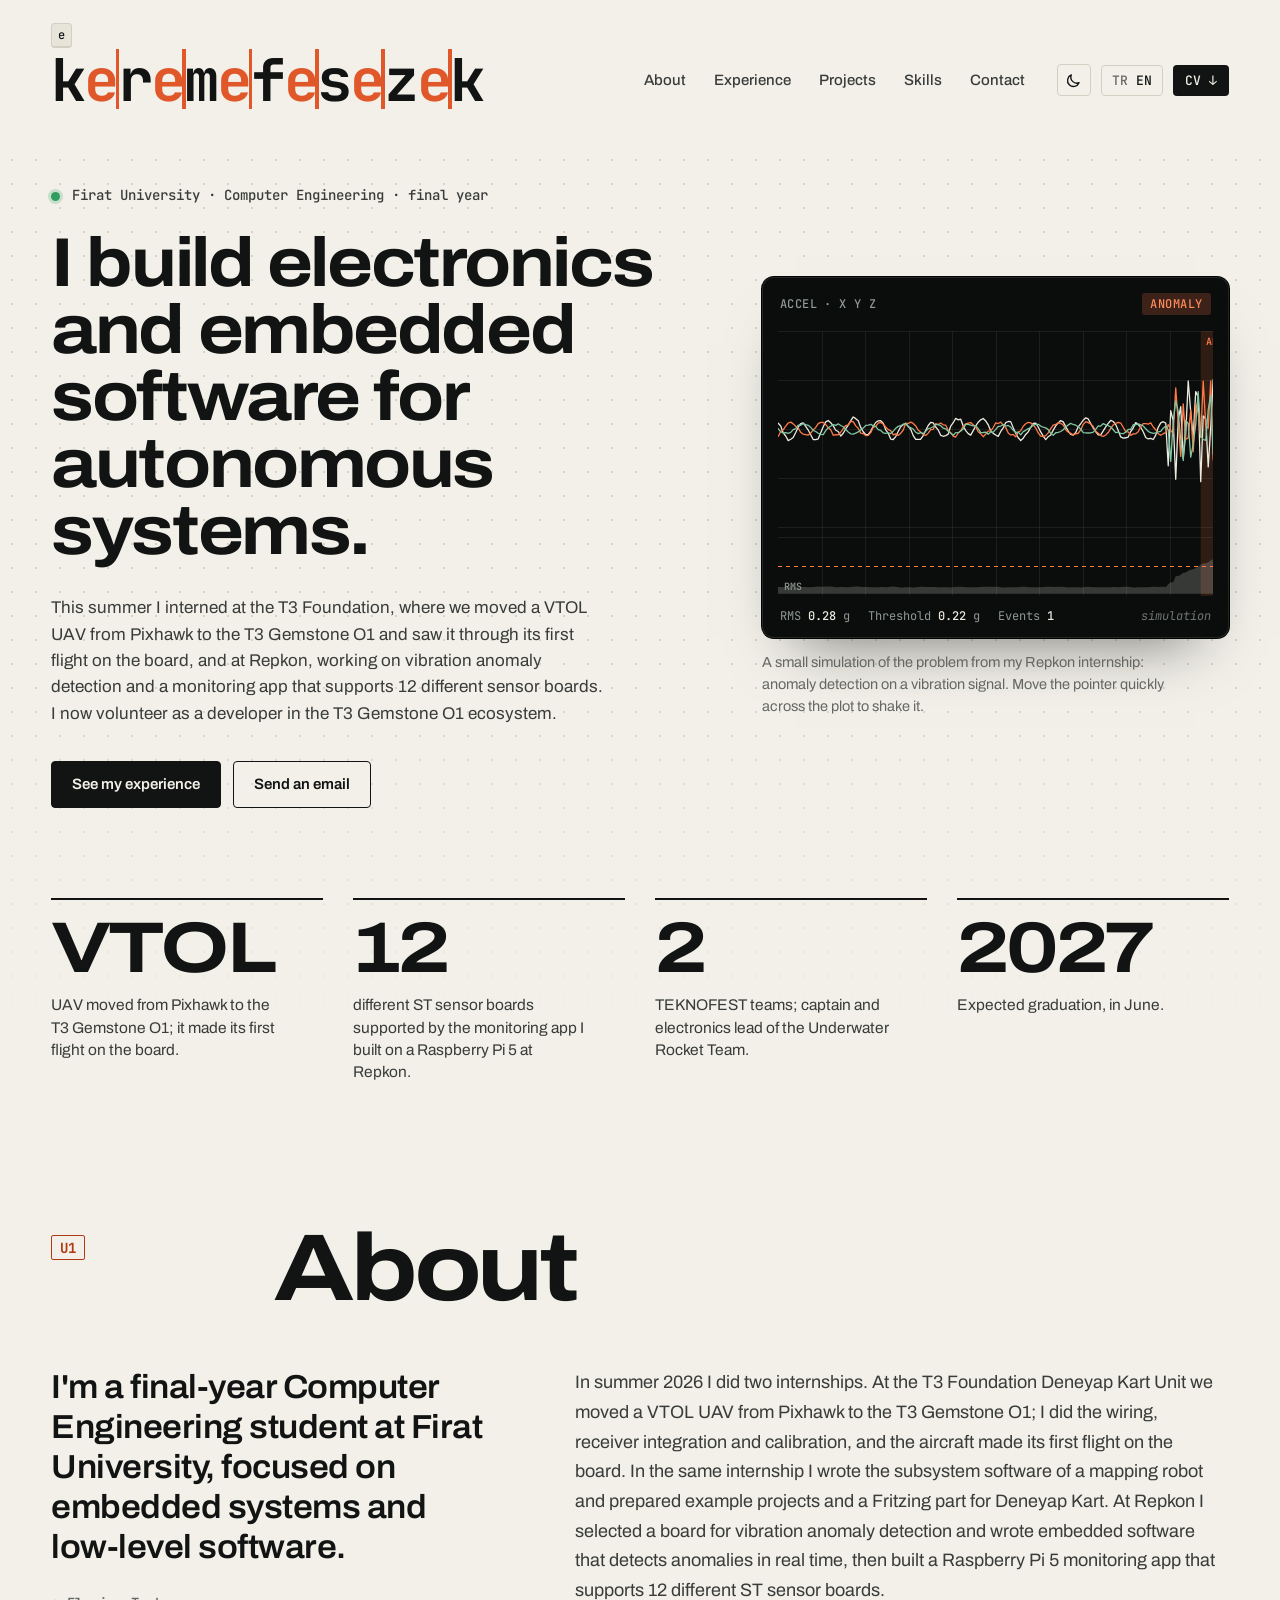
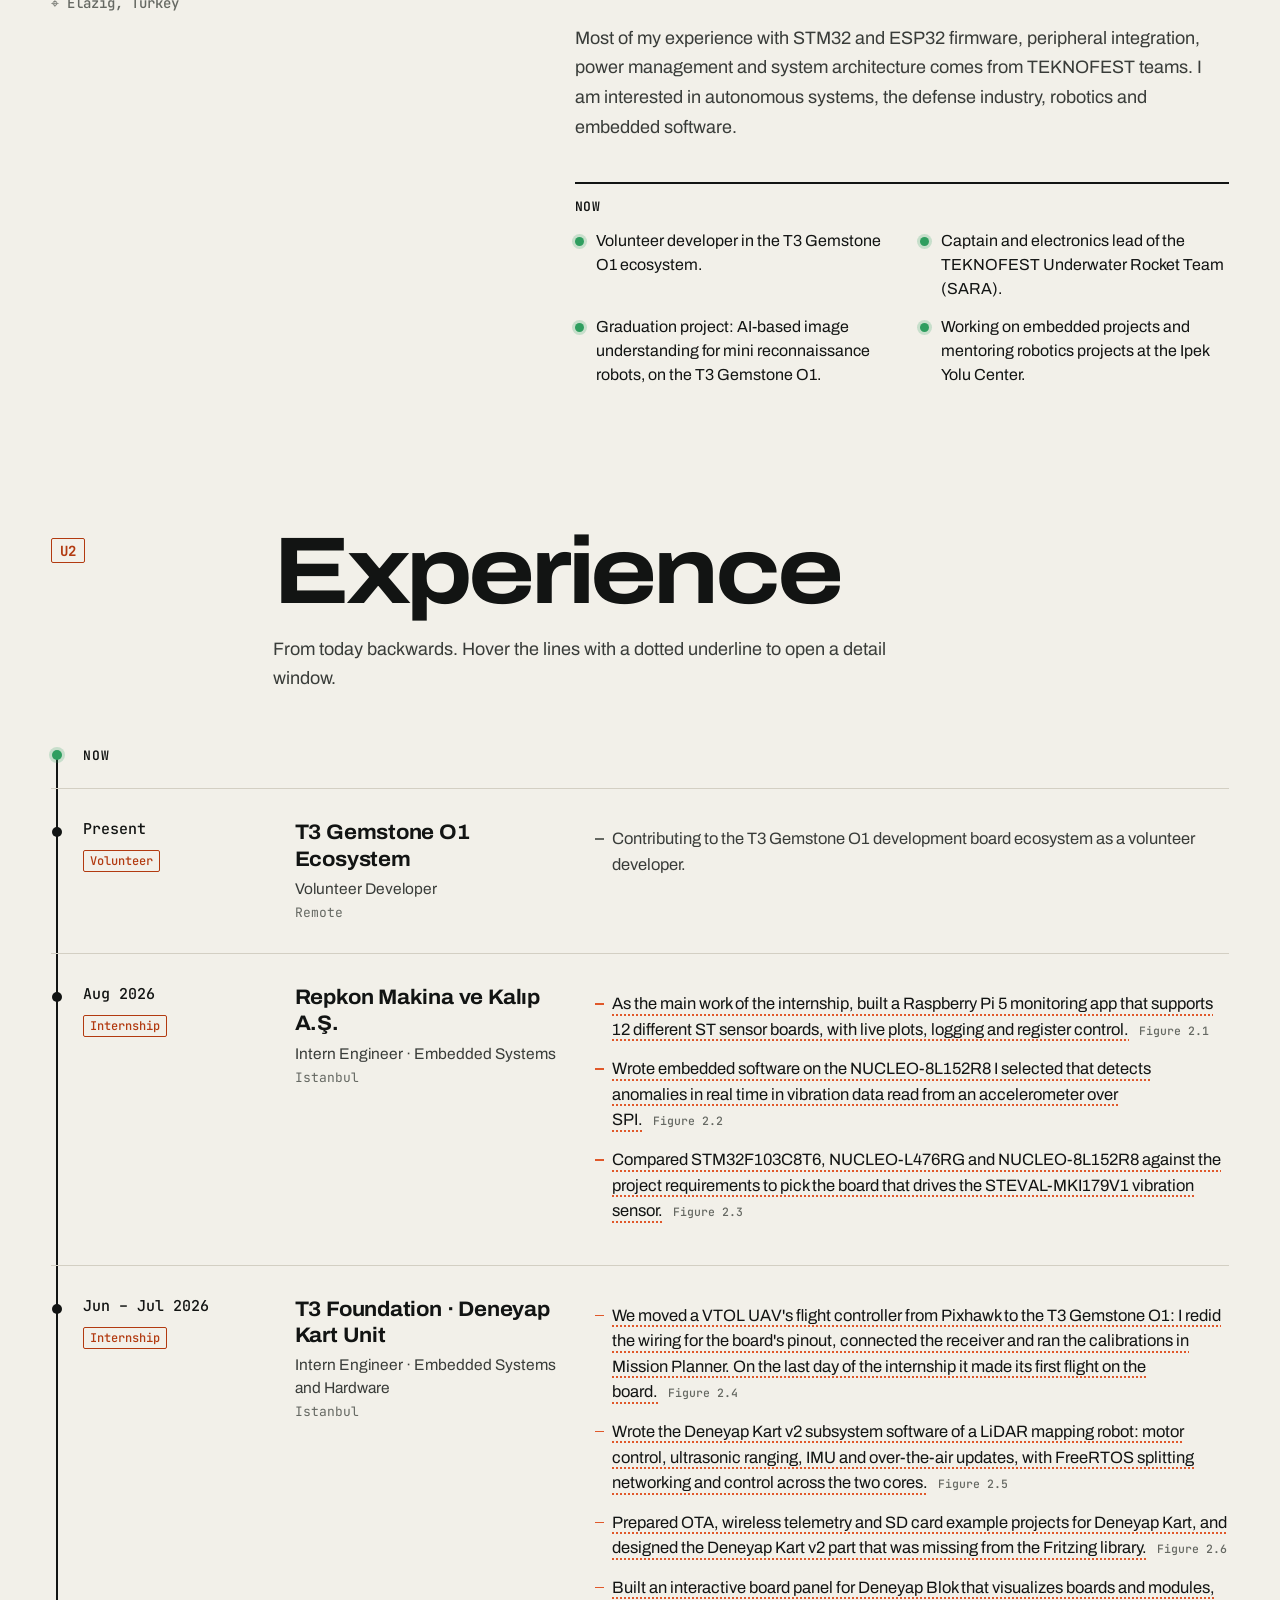
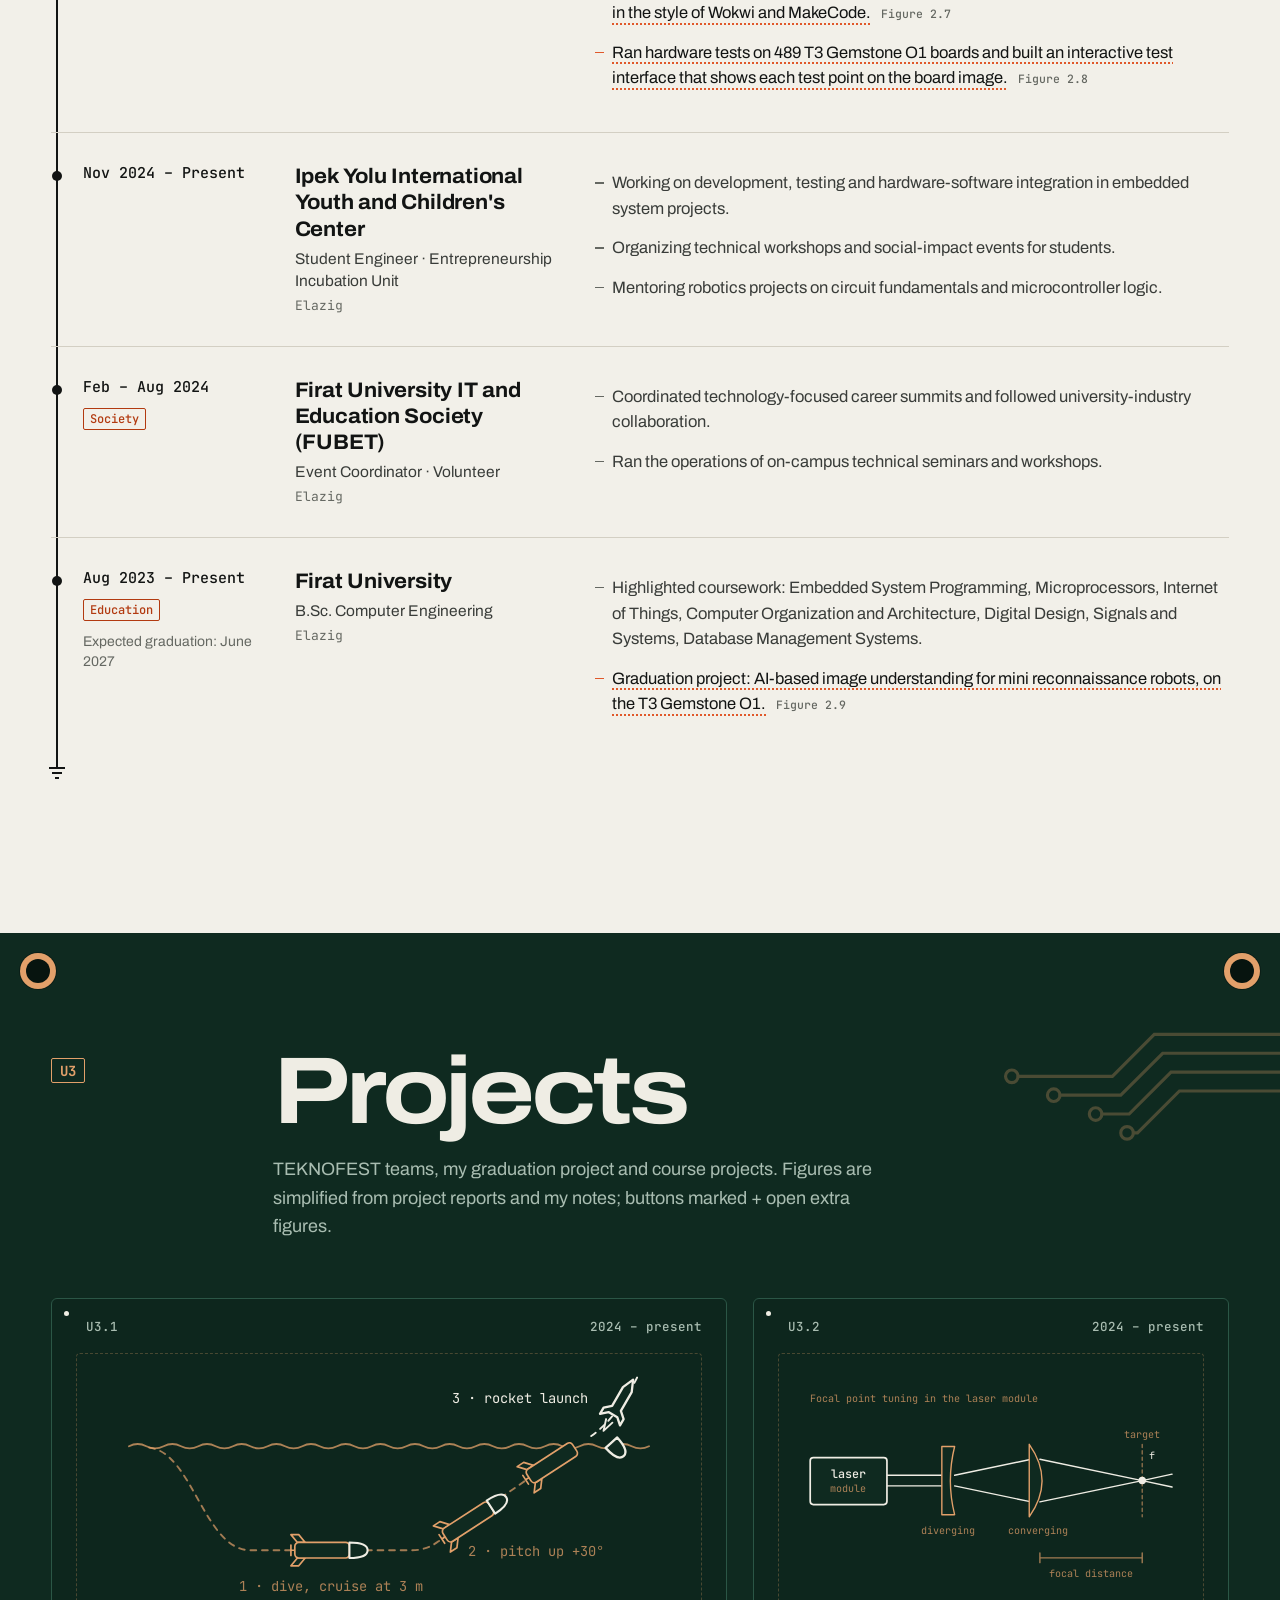
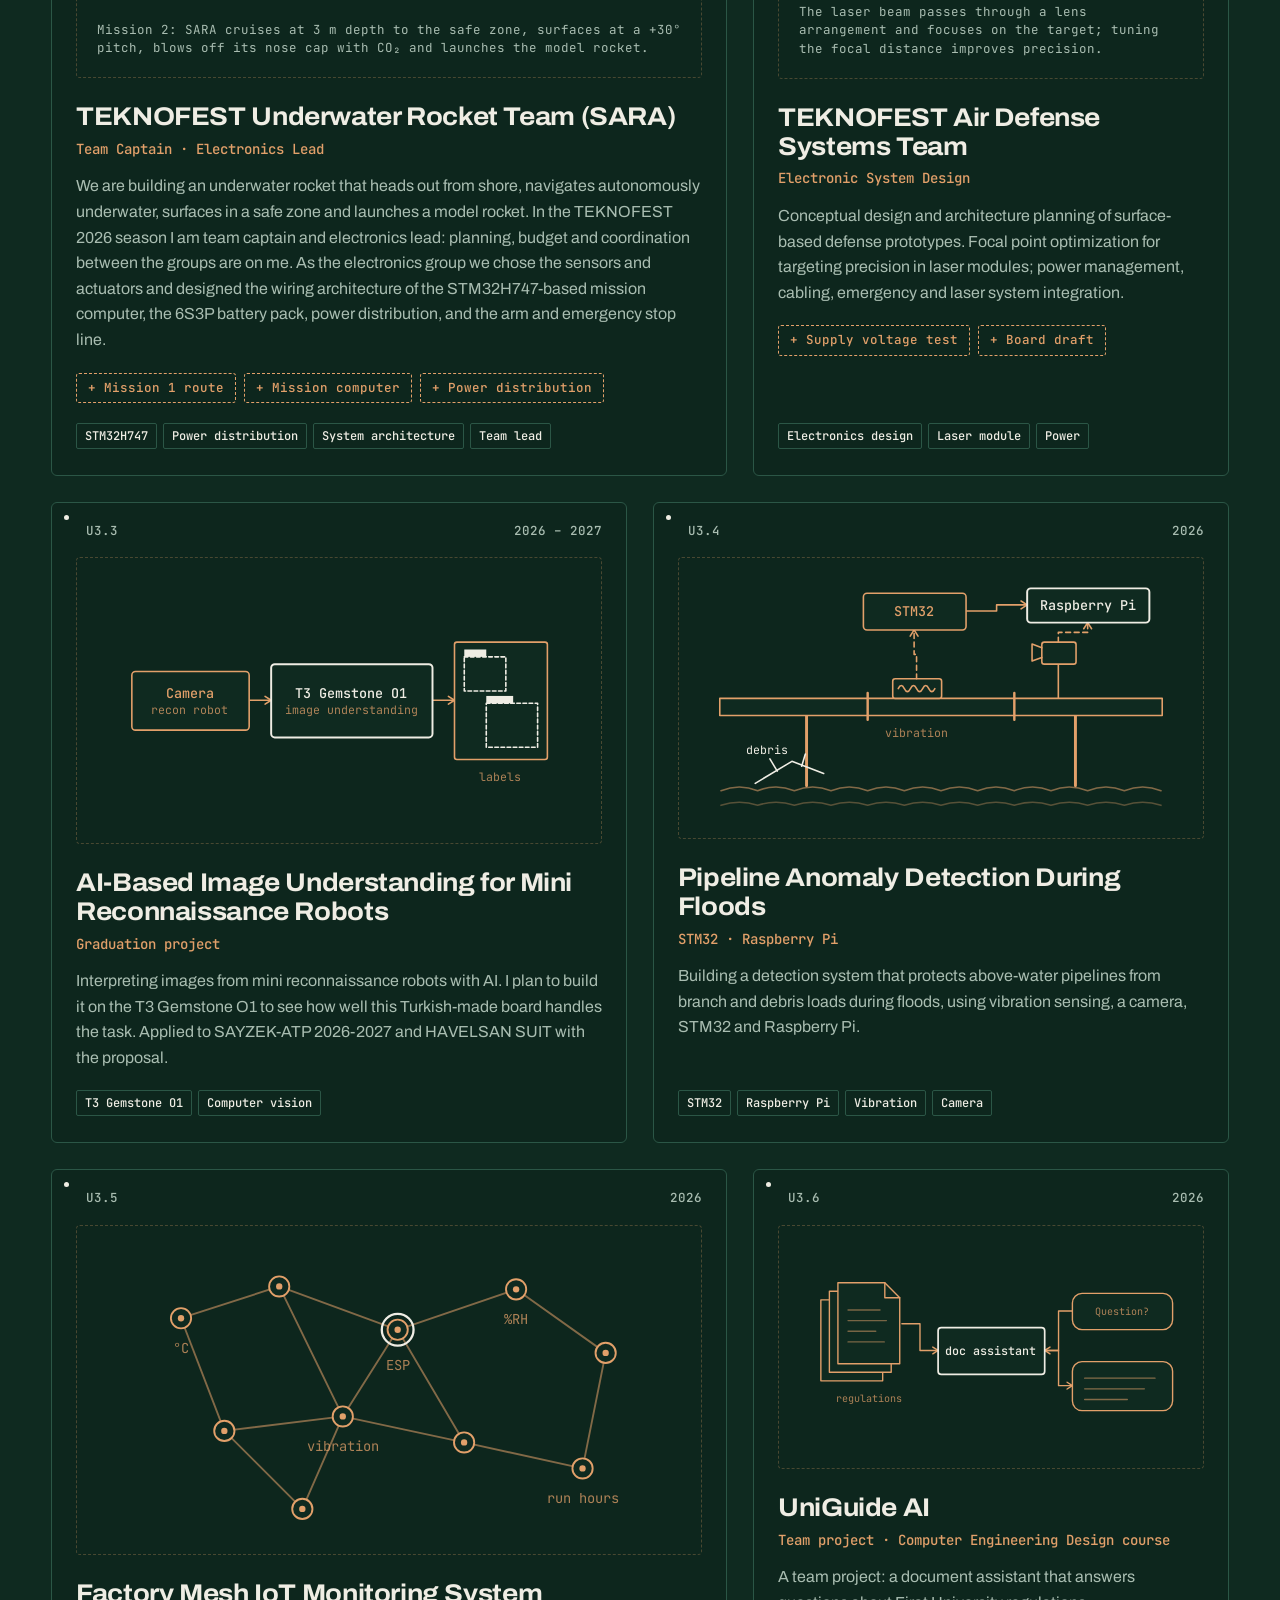
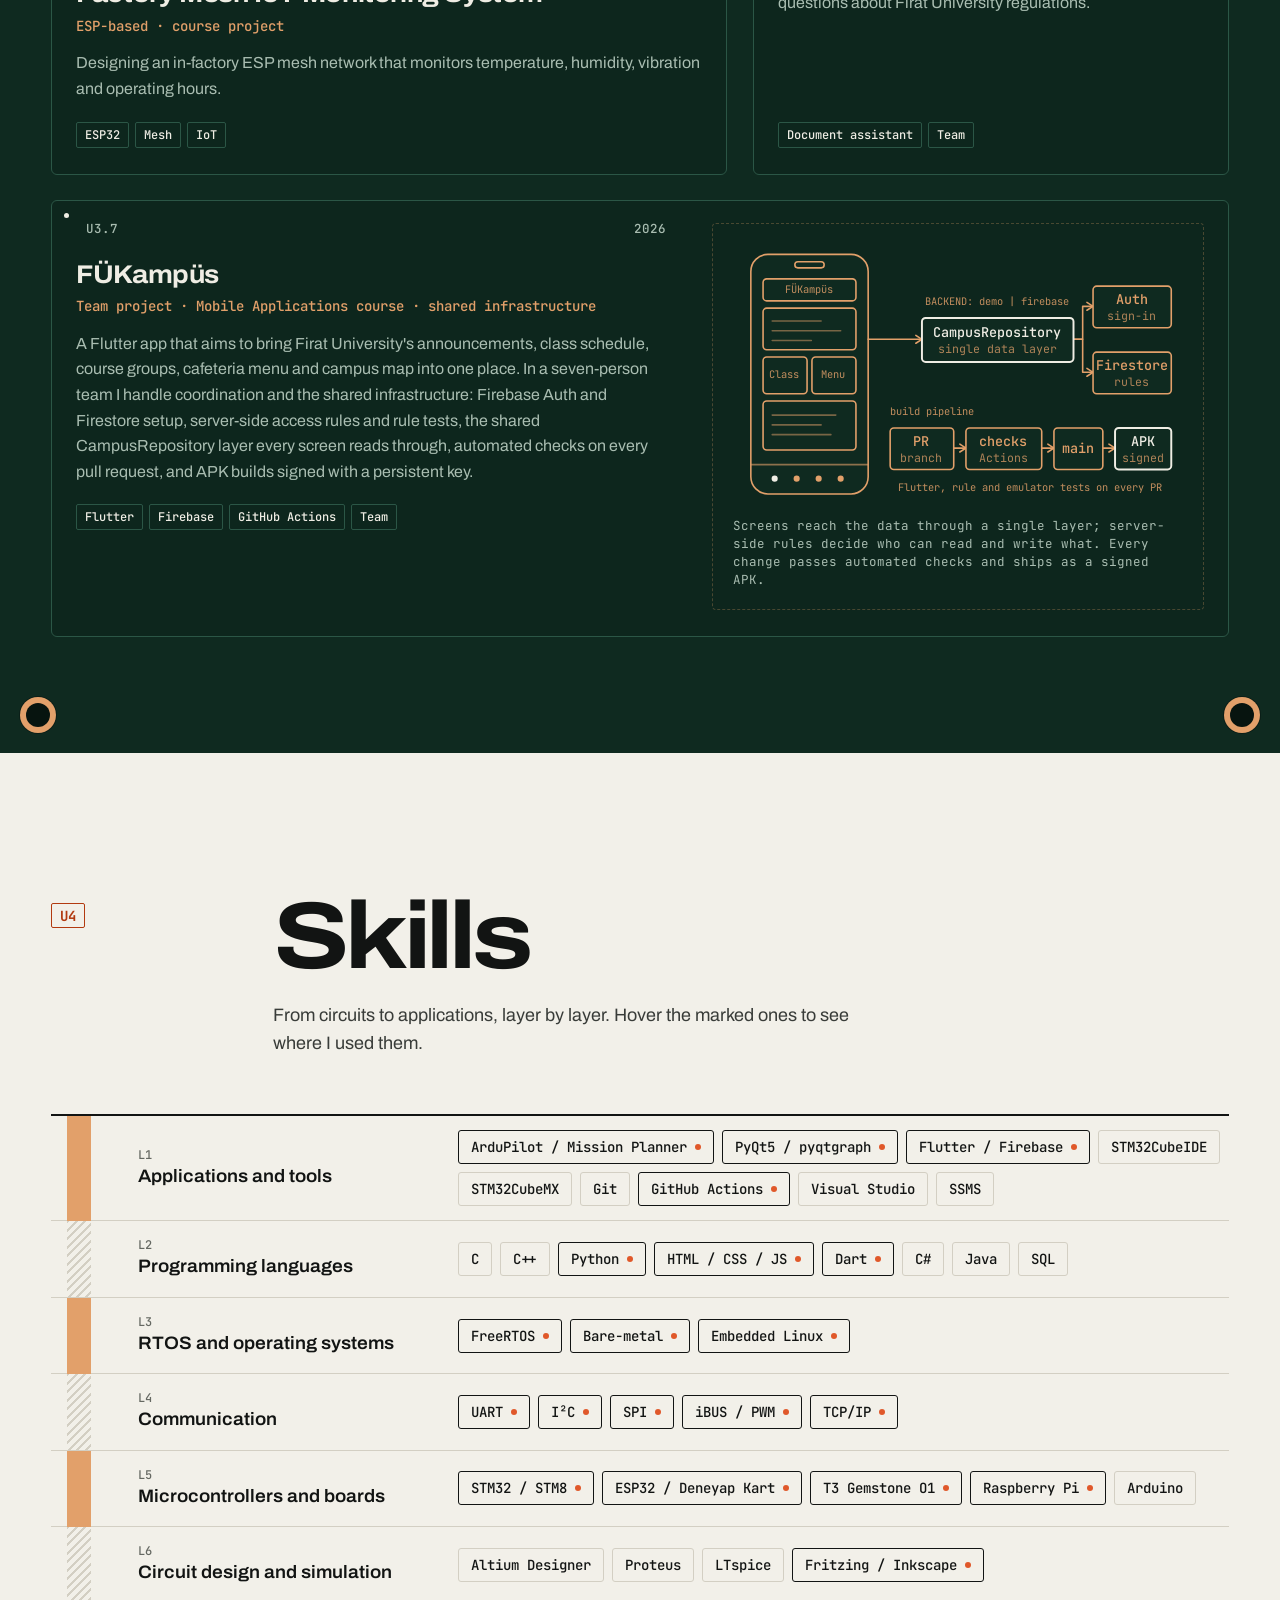
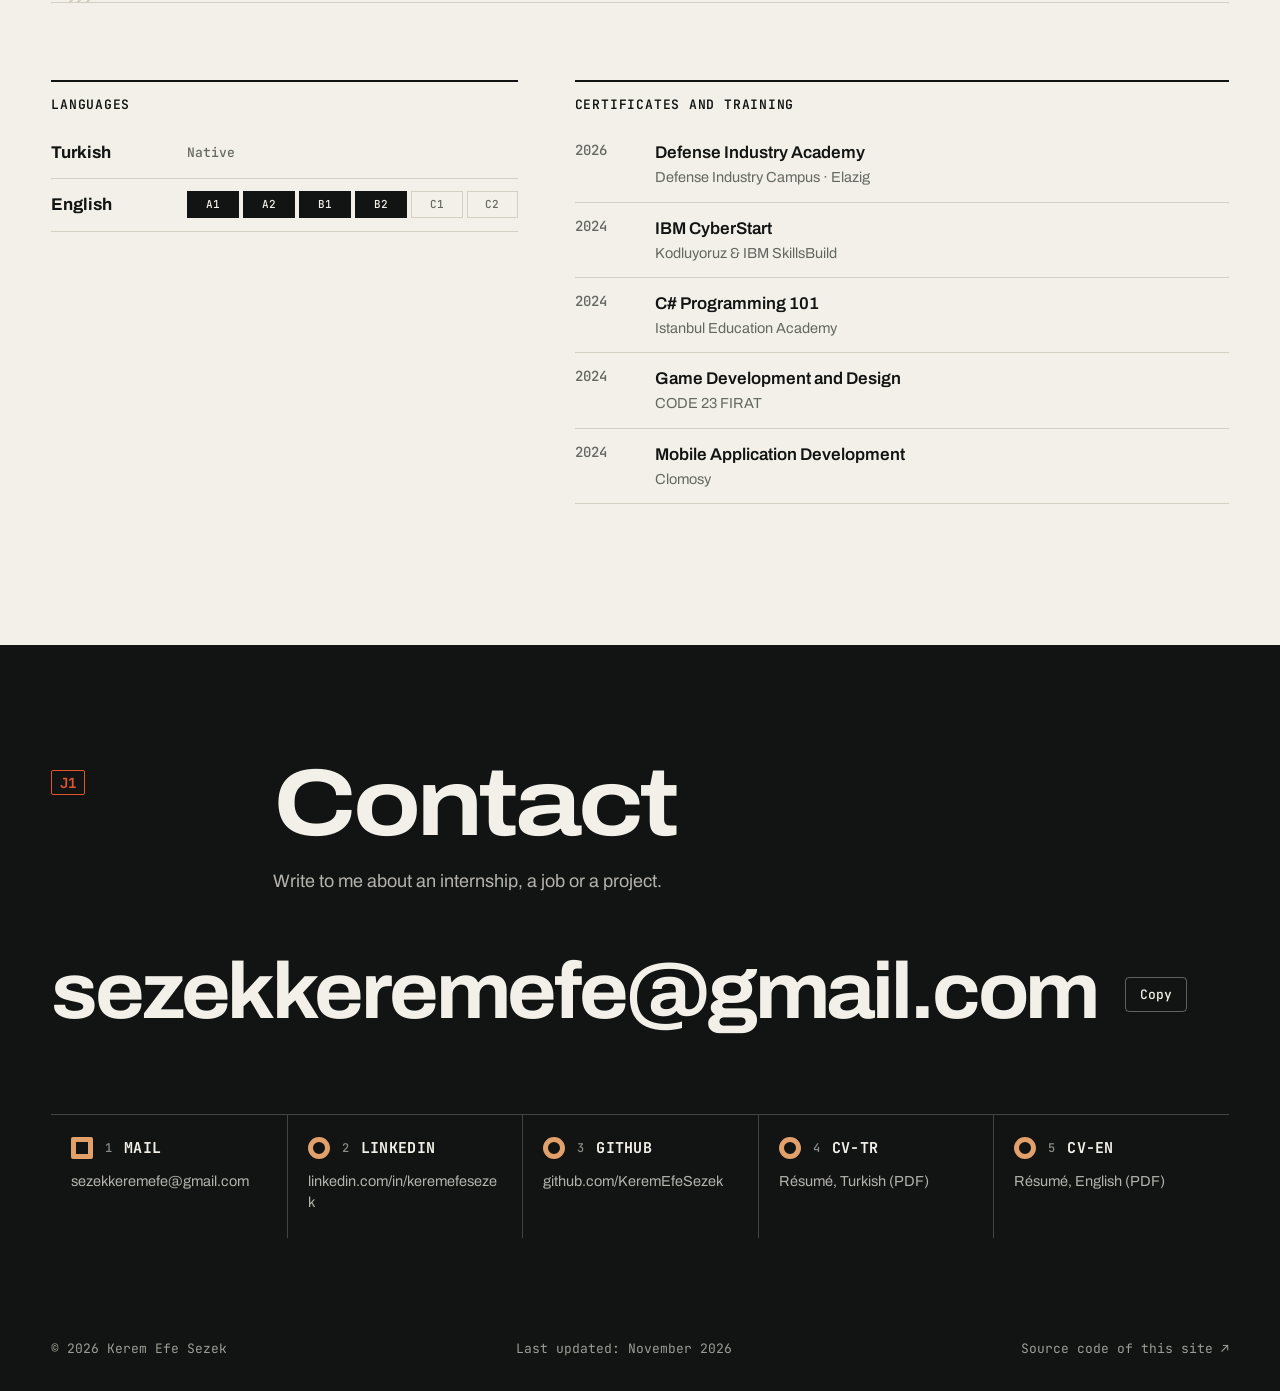
==== en/index.html @ 215dbc1a "Fix logo stutter on scroll, add English URL and search engine setup - Shrink the header logo with tr" ====
<!doctype html>
<html lang="en">
<head>
<meta charset="utf-8">
<meta name="viewport" content="width=device-width, initial-scale=1">
<!-- seo:start (generated by tools/build.mjs, edit there) -->
<title>Kerem Efe Sezek · Embedded Systems</title>
<meta name="description" content="Kerem Efe Sezek is a final-year Computer Engineering student at Firat University, building electronics and embedded software for autonomous systems with STM32, ESP32, FreeRTOS, ArduPilot and the T3 Gemstone O1.">
<meta name="author" content="Kerem Efe Sezek">
<meta name="robots" content="index, follow, max-image-preview:large">
<link rel="canonical" href="https://keremefesezek.github.io/en/">
<link rel="alternate" hreflang="tr" href="https://keremefesezek.github.io/">
<link rel="alternate" hreflang="en" href="https://keremefesezek.github.io/en/">
<link rel="alternate" hreflang="x-default" href="https://keremefesezek.github.io/">
<meta property="og:type" content="profile">
<meta property="og:site_name" content="Kerem Efe Sezek">
<meta property="og:title" content="Kerem Efe Sezek · Embedded Systems">
<meta property="og:description" content="Kerem Efe Sezek is a final-year Computer Engineering student at Firat University, building electronics and embedded software for autonomous systems with STM32, ESP32, FreeRTOS, ArduPilot and the T3 Gemstone O1.">
<meta property="og:url" content="https://keremefesezek.github.io/en/">
<meta property="og:image" content="https://keremefesezek.github.io/assets/img/og-en.png">
<meta property="og:image:type" content="image/png">
<meta property="og:image:width" content="1200">
<meta property="og:image:height" content="630">
<meta property="og:image:alt" content="Kerem Efe Sezek, embedded systems">
<meta property="og:locale" content="en_US">
<meta property="og:locale:alternate" content="tr_TR">
<meta property="profile:first_name" content="Kerem Efe">
<meta property="profile:last_name" content="Sezek">
<meta name="twitter:card" content="summary_large_image">
<script type="application/ld+json">{"@context":"https://schema.org","@graph":[{"@type":"WebSite","@id":"https://keremefesezek.github.io/#website","url":"https://keremefesezek.github.io/","name":"Kerem Efe Sezek","inLanguage":["tr","en"]},{"@type":"ProfilePage","@id":"https://keremefesezek.github.io/en/#page","url":"https://keremefesezek.github.io/en/","name":"Kerem Efe Sezek · Embedded Systems","description":"Kerem Efe Sezek is a final-year Computer Engineering student at Firat University, building electronics and embedded software for autonomous systems with STM32, ESP32, FreeRTOS, ArduPilot and the T3 Gemstone O1.","inLanguage":"en","isPartOf":{"@id":"https://keremefesezek.github.io/#website"},"mainEntity":{"@id":"https://keremefesezek.github.io/#person"}},{"@type":"Person","@id":"https://keremefesezek.github.io/#person","name":"Kerem Efe Sezek","givenName":"Kerem Efe","familyName":"Sezek","url":"https://keremefesezek.github.io/","email":"mailto:sezekkeremefe@gmail.com","jobTitle":"Computer Engineering Student","description":"Kerem Efe Sezek is a final-year Computer Engineering student at Firat University, building electronics and embedded software for autonomous systems with STM32, ESP32, FreeRTOS, ArduPilot and the T3 Gemstone O1.","affiliation":{"@type":"CollegeOrUniversity","name":"Firat University","url":"https://www.firat.edu.tr/"},"address":{"@type":"PostalAddress","addressLocality":"Elazig","addressCountry":"TR"},"knowsAbout":["Embedded systems","Embedded software","Autonomous systems","UAV","STM32","ESP32","FreeRTOS","ArduPilot","T3 Gemstone O1","Raspberry Pi","C","C++","Python"],"knowsLanguage":["tr","en"],"sameAs":["https://www.linkedin.com/in/keremefesezek","https://github.com/KeremEfeSezek"]}]}</script>
<!-- seo:end -->
<meta name="theme-color" content="#f2f0e9">
<script>try{var t=localStorage.getItem('kes-theme');if(t==='light'||t==='dark')document.documentElement.setAttribute('data-theme',t)}catch(e){}</script>
<link rel="icon" href="/favicon.ico" sizes="48x48">
<link rel="icon" href="/favicon.svg" type="image/svg+xml">
<link rel="apple-touch-icon" href="/apple-touch-icon.png">
<link rel="preconnect" href="https://fonts.googleapis.com">
<link rel="preconnect" href="https://fonts.gstatic.com" crossorigin>
<link href="https://fonts.googleapis.com/css2?family=Archivo:ital,wdth,wght@0,62..125,100..900;1,62..125,100..900&family=JetBrains+Mono:wght@400;500;700&display=swap" rel="stylesheet">
<link rel="stylesheet" href="/assets/css/site.css">
</head>
<body>

<header class="hdr" id="hdr">
  <div class="wrap hdr-in">
    <a class="logo" id="logo" href="#top"><span class="sr-only">Kerem Efe Sezek</span></a>
    <nav class="nav" id="nav">
      <a href="#about" data-i18n="nav.about">About</a>
      <a href="#experience" data-i18n="nav.exp">Experience</a>
      <a href="#projects" data-i18n="nav.proj">Projects</a>
      <a href="#skills" data-i18n="nav.skills">Skills</a>
      <a href="#contact" data-i18n="nav.contact">Contact</a>
      <a class="nav-cv" href="/assets/cv/Kerem-Efe-Sezek-CV-EN.pdf" data-cv data-i18n="nav.cv">Download CV</a>
      <button class="nav-lang" type="button" data-lang-switch><span data-l="tr">Türkçe</span><span data-l="en">English</span></button>
    </nav>
    <div class="hdr-tools">
      <button class="theme-btn" type="button" id="theme-btn">
        <svg class="i-sun" viewBox="0 0 20 20" fill="none" stroke="currentColor" stroke-width="1.6" stroke-linecap="round" aria-hidden="true"><circle cx="10" cy="10" r="3.6"/><path d="M10 1.8v2.2M10 16v2.2M1.8 10H4M16 10h2.2M4.2 4.2l1.6 1.6M14.2 14.2l1.6 1.6M4.2 15.8l1.6-1.6M14.2 5.8l1.6-1.6"/></svg>
        <svg class="i-moon" viewBox="0 0 20 20" fill="none" stroke="currentColor" stroke-width="1.6" stroke-linejoin="round" aria-hidden="true"><path d="M16.5 12.6A7 7 0 0 1 7.4 3.5a7 7 0 1 0 9.1 9.1Z"/></svg>
      </button>
      <button class="lang" type="button" data-lang-switch><span data-l="tr">TR</span><span data-l="en">EN</span></button>
      <a class="hdr-cv" href="/assets/cv/Kerem-Efe-Sezek-CV-EN.pdf" data-cv download>CV <span aria-hidden="true">↓</span></a>
      <button class="menu-btn" type="button" id="menu-btn" aria-expanded="false" aria-controls="nav"><span></span></button>
    </div>
  </div>
  <div class="hdr-bar" aria-hidden="true"><span id="hdr-bar"></span></div>
</header>

<main>
  <section class="hero" id="top">
    <div class="wrap hero-grid">
      <div class="hero-main">
        <p class="hero-status"><span class="led" aria-hidden="true"></span><span data-i18n="hero.status">Firat University · Computer Engineering · final year</span></p>
        <h1 class="hero-title" data-i18n="hero.title">I build electronics and embedded software for autonomous systems.</h1>
        <p class="hero-sub" data-i18n="hero.sub">This summer I interned at the T3 Foundation, where we moved a VTOL UAV from Pixhawk to the T3 Gemstone O1 and saw it through its first flight on the board, and at Repkon, working on vibration anomaly detection and a monitoring app that supports 12 different sensor boards. I now volunteer as a developer in the T3 Gemstone O1 ecosystem.</p>
        <div class="hero-actions">
          <a class="btn btn-ink" href="#experience" data-i18n="hero.cta1">See my experience</a>
          <a class="btn" href="mailto:sezekkeremefe@gmail.com" data-i18n="hero.cta2">Send an email</a>
        </div>
      </div>

      <figure class="scope" id="scope">
        <div class="scope-screen">
          <div class="scope-top">
            <span data-i18n="scope.title">ACCEL · X Y Z</span>
            <span class="scope-state" data-scope-state></span>
          </div>
          <canvas aria-hidden="true"></canvas>
          <div class="scope-read">
            <span>RMS <b data-scope-rms>0.00</b> g</span>
            <span><span data-i18n="scope.thr">Threshold</span> <b data-scope-thr></b> g</span>
            <span><span data-i18n="scope.events">Events</span> <b data-scope-evt>0</b></span>
            <span class="scope-sim" data-i18n="scope.sim">simulation</span>
          </div>
        </div>
        <figcaption data-hint="scope.cap">A small simulation of the problem from my Repkon internship: anomaly detection on a vibration signal. Move the pointer quickly across the plot to shake it.</figcaption>
      </figure>
    </div>

    <div class="wrap">
      <dl class="facts">
        <div><dt>VTOL</dt><dd data-i18n="f1">UAV moved from Pixhawk to the T3 Gemstone O1; it made its first flight on the board.</dd></div>
        <div><dt>12</dt><dd data-i18n="f2">different ST sensor boards supported by the monitoring app I built on a Raspberry Pi 5 at Repkon.</dd></div>
        <div><dt>2</dt><dd data-i18n="f3">TEKNOFEST teams; captain and electronics lead of the Underwater Rocket Team.</dd></div>
        <div><dt>2027</dt><dd data-i18n="f4">Expected graduation, in June.</dd></div>
      </dl>
    </div>
  </section>

  <section class="sec" id="about">
    <div class="wrap">
      <header class="sec-h"><span class="ref">U1</span><h2 data-i18n="about.title">About</h2></header>
      <div class="about">
        <div class="about-side">
          <p class="about-lead" data-i18n="about.p1">I'm a final-year Computer Engineering student at Firat University, focused on embedded systems and low-level software.</p>
          <p class="about-loc"><span aria-hidden="true">⌖</span> <span data-i18n="about.loc">Elazig, Turkey</span></p>
        </div>
        <div class="about-text">
          <p data-i18n="about.p2">In summer 2026 I did two internships. At the T3 Foundation Deneyap Kart Unit we moved a VTOL UAV from Pixhawk to the T3 Gemstone O1; I did the wiring, receiver integration and calibration, and the aircraft made its first flight on the board. In the same internship I wrote the subsystem software of a mapping robot and prepared example projects and a Fritzing part for Deneyap Kart. At Repkon I selected a board for vibration anomaly detection and wrote embedded software that detects anomalies in real time, then built a Raspberry Pi 5 monitoring app that supports 12 different ST sensor boards.</p>
          <p data-i18n="about.p3">Most of my experience with STM32 and ESP32 firmware, peripheral integration, power management and system architecture comes from TEKNOFEST teams. I am interested in autonomous systems, the defense industry, robotics and embedded software.</p>
          <div class="about-now">
            <h3 data-i18n="about.now">Now</h3>
            <ul id="now"></ul>
          </div>
        </div>
      </div>
    </div>
  </section>

  <section class="sec" id="experience">
    <div class="wrap">
      <header class="sec-h"><span class="ref">U2</span><h2 data-i18n="exp.title">Experience</h2><p data-hint="exp.hint">From today backwards. Hover the lines with a dotted underline to open a detail window.</p></header>
      <ol class="tl" id="tl"></ol>
    </div>
  </section>

  <section class="sec pcb" id="projects">
    <span class="hole hole-tl" aria-hidden="true"></span><span class="hole hole-tr" aria-hidden="true"></span>
    <span class="hole hole-bl" aria-hidden="true"></span><span class="hole hole-br" aria-hidden="true"></span>
    <svg class="pcb-traces" viewBox="0 0 420 240" aria-hidden="true" fill="none" stroke="currentColor" stroke-width="3" stroke-linecap="round">
      <path d="M420 30H300l-40 40H170"/><circle cx="164" cy="70" r="6"/>
      <path d="M420 48H308l-40 40H210"/><circle cx="204" cy="88" r="6"/>
      <path d="M420 66H316l-40 40H250"/><circle cx="244" cy="106" r="6"/>
      <path d="M420 84H324l-40 40h-4"/><circle cx="274" cy="124" r="6"/>
    </svg>
    <div class="wrap">
      <header class="sec-h"><span class="ref">U3</span><h2 data-i18n="proj.title">Projects</h2><p data-i18n="proj.sub">TEKNOFEST teams, my graduation project and course projects. Figures are simplified from project reports and my notes; buttons marked + open extra figures.</p></header>
      <div class="cards" id="cards"></div>
    </div>
  </section>

  <section class="sec" id="skills">
    <div class="wrap">
      <header class="sec-h"><span class="ref">U4</span><h2 data-i18n="skills.title">Skills</h2><p data-i18n="skills.sub">From circuits to applications, layer by layer. Hover the marked ones to see where I used them.</p></header>
      <div class="stack" id="stack"></div>
      <div class="extras">
        <div>
          <h3 data-i18n="skills.langs">Languages</h3>
          <ul class="langs" id="langs"></ul>
        </div>
        <div>
          <h3 data-i18n="skills.certs">Certificates and training</h3>
          <ul class="certs" id="certs"></ul>
        </div>
      </div>
    </div>
  </section>

  <section class="contact" id="contact">
    <div class="wrap">
      <header class="sec-h"><span class="ref">J1</span><h2 data-i18n="contact.title">Contact</h2><p data-i18n="contact.lead">Write to me about an internship, a job or a project.</p></header>
      <div class="mail-row">
        <a class="mail" href="mailto:sezekkeremefe@gmail.com">sezekkeremefe@gmail.com</a>
        <button class="copy" type="button" id="copy" data-i18n="contact.copy">Copy</button>
      </div>
      <ol class="j1" id="j1"></ol>
    </div>
    <footer class="wrap foot">
      <span>© 2026 Kerem Efe Sezek</span>
      <span data-i18n="foot.updated">Last updated: November 2026</span>
      <a id="source" href="#"><span data-i18n="foot.source">Source code of this site</span> ↗</a>
    </footer>
  </section>
</main>

<script src="/assets/js/content.js"></script>
<script src="/assets/js/figures.js"></script>
<script src="/assets/js/main.js"></script>
</body>
</html>
---- assets/css/site.css ----
/* ---------- tokens ---------- */

:root {
  --paper: #f2f0e9;
  --paper-2: #e7e4d9;
  --ink: #121413;
  --ink-2: #393c39;
  --muted: #656862;
  --line: #d3cfc3;
  --dot: #d6d2c5;
  --signal: #b23a10;
  --signal-hi: #e0582a;
  --led: #2f9e5f;

  --pcb: #0f2a20;
  --pcb-line: #2b5646;
  --silk: #efede4;
  --silk-dim: #a9bdb1;
  --copper: #e2a06a;
  --hole: #07140f;

  --sans: "Archivo", system-ui, -apple-system, "Segoe UI", sans-serif;
  --mono: "JetBrains Mono", ui-monospace, "Cascadia Mono", Consolas, monospace;

  --pad: clamp(20px, 4vw, 64px);
  --max: 1520px;
  --gap: clamp(16px, 2.4vw, 40px);
  --hdr-tall: 148px;
  --hdr-short: 64px;
  --ease: cubic-bezier(.2, .7, .2, 1);

  --lg-accent: var(--signal-hi);
  --lg-caret: var(--signal-hi);
  --fig-bg: var(--paper);
  --fig-hl: var(--signal-hi);
  color-scheme: light;
}

/* dark: follows the system unless the visitor picked a theme (data-theme on <html>) */
:root[data-theme="dark"] {
  --paper: #111312;
  --paper-2: #1b1e1c;
  --ink: #ecebe4;
  --ink-2: #c6c5bd;
  --muted: #979891;
  --line: #2d312e;
  --dot: #242826;
  --signal: #f07443;
  --signal-hi: #f07443;
  --pcb: #0c2219;
  --pcb-line: #24493b;
  color-scheme: dark;
}
@media (prefers-color-scheme: dark) {
  :root:not([data-theme="light"]) {
    --paper: #111312;
    --paper-2: #1b1e1c;
    --ink: #ecebe4;
    --ink-2: #c6c5bd;
    --muted: #979891;
    --line: #2d312e;
    --dot: #242826;
    --signal: #f07443;
    --signal-hi: #f07443;
    --pcb: #0c2219;
    --pcb-line: #24493b;
    color-scheme: dark;
  }
}

/* ---------- base ---------- */

*, *::before, *::after { box-sizing: border-box; }
html { -webkit-text-size-adjust: 100%; scroll-behavior: smooth; scroll-padding-top: calc(var(--hdr-short) + 24px); }
body {
  margin: 0; padding-top: var(--hdr-tall);
  background: var(--paper); color: var(--ink);
  font: 400 17px/1.6 var(--sans);
  -webkit-font-smoothing: antialiased;
}
a { color: inherit; }
svg, canvas { display: block; }
::selection { background: var(--signal-hi); color: #fff; }
:focus-visible { outline: 2px solid var(--signal-hi); outline-offset: 3px; border-radius: 2px; }
.wrap { max-width: var(--max); margin: 0 auto; padding: 0 var(--pad); }
.sr-only { position: absolute; width: 1px; height: 1px; margin: -1px; padding: 0; overflow: hidden; clip: rect(0 0 0 0); white-space: nowrap; border: 0; }

.led {
  display: inline-block; flex: none; width: 9px; height: 9px; border-radius: 50%;
  background: var(--led); box-shadow: 0 0 0 3px color-mix(in srgb, var(--led) 22%, transparent);
  animation: led 2.4s ease-in-out infinite;
}
@keyframes led { 50% { box-shadow: 0 0 0 6px color-mix(in srgb, var(--led) 0%, transparent); } }

/* ---------- header ---------- */

.hdr { position: fixed; top: 0; left: 0; right: 0; z-index: 50; background: var(--paper); border-bottom: 1px solid transparent; transition: border-color .3s; }
.hdr.is-compact { border-bottom-color: var(--line); }
.hdr-in {
  display: flex; align-items: center; gap: 32px;
  height: var(--hdr-tall); padding-top: 12px;
  transition: height .4s var(--ease), padding .4s var(--ease);
}
.is-compact .hdr-in { height: var(--hdr-short); padding-top: 0; }

.logo {
  position: relative; display: inline-block; flex: none;
  font: 700 clamp(34px, 4.6vw, 72px)/1 var(--mono); letter-spacing: -.03em;
  text-decoration: none; white-space: nowrap; cursor: pointer;
  -webkit-user-select: none; user-select: none;
  /* shrinks with transform, not font-size: no text relayout per frame, so no stutter.
     --logo-s = --logo-small / font-size, set by main.js */
  --logo-small: 23px;
  transform-origin: 0 50%;
  transition: transform .4s var(--ease);
}
.is-compact .logo { transform: scale(var(--logo-s, .4)); }

.nav { display: flex; align-items: center; gap: 28px; margin-left: auto; font: 500 15px/1 var(--sans); }
.nav a { position: relative; padding: 6px 0; text-decoration: none; color: var(--ink-2); }
.nav a::after { content: ""; position: absolute; left: 0; right: 0; bottom: -2px; height: 2px; background: var(--signal-hi); transform: scaleX(0); transform-origin: left; transition: transform .25s var(--ease); }
.nav a:hover, .nav a.is-active { color: var(--ink); }
.nav a:hover::after, .nav a.is-active::after { transform: scaleX(1); }
.nav .nav-cv, .nav .nav-lang { display: none; }

.hdr-tools { display: flex; align-items: center; gap: 10px; }
.lang {
  display: inline-flex; gap: 8px; padding: 8px 10px; cursor: pointer;
  font: 500 13px/1 var(--mono); color: var(--muted);
  background: none; border: 1px solid var(--line); border-radius: 4px;
}
.lang:hover { border-color: var(--ink); }
.lang .on { color: var(--ink); }
.theme-btn {
  display: inline-grid; place-items: center; width: 34px; height: 32px; padding: 0; cursor: pointer;
  color: var(--ink); background: none; border: 1px solid var(--line); border-radius: 4px;
}
.theme-btn:hover { border-color: var(--ink); }
.theme-btn svg { width: 17px; height: 17px; }
.theme-btn .i-sun, .theme-btn[data-mode="dark"] .i-moon { display: none; }
.theme-btn[data-mode="dark"] .i-sun { display: block; }
.hdr-cv {
  font: 500 13px/1 var(--mono); text-decoration: none; padding: 9px 12px; border-radius: 4px;
  background: var(--ink); color: var(--paper); transition: background .2s;
}
.hdr-cv:hover { background: var(--signal); }
.menu-btn {
  display: none; font: 600 14px/1 var(--sans); color: var(--ink);
  background: none; border: 1.5px solid var(--ink); border-radius: 4px; padding: 9px 12px; cursor: pointer;
}
.hdr-bar { position: absolute; left: 0; right: 0; bottom: -1px; height: 2px; pointer-events: none; }
.hdr-bar span { display: block; height: 100%; background: var(--signal-hi); transform: scaleX(0); transform-origin: left; }

/* logo animation */
.lg-wrap { position: relative; display: inline-block; }
.lg { display: inline-block; min-height: 1em; min-width: 1px; }
.lg-ch { display: inline-block; transition: color .9s ease; }
.lg-hl { color: var(--lg-accent); }
.lg-enter { animation: lg-enter .16s ease-out both; }
.lg-caret { display: inline-block; position: relative; width: 0; height: 0; }
.lg-caret::before {
  content: ""; position: absolute; left: -.035em; bottom: -.14em;
  width: max(2px, .065em); height: 1.02em; background: var(--lg-caret);
  animation: lg-blink 1.06s step-end infinite;
}
.lg-click::after {
  content: ""; position: absolute; left: -.32em; top: -.72em; width: .6em; height: .6em;
  border-radius: 50%; border: 2px solid var(--lg-caret); pointer-events: none;
  animation: lg-ping .3s ease-out both;
}
.lg-key {
  position: absolute; left: 0; bottom: 100%; margin-bottom: 10px;
  font: 500 12px/1 var(--mono); letter-spacing: 0; color: var(--muted); white-space: nowrap;
  opacity: 0; transition: opacity .15s ease; pointer-events: none;
}
/* undo the logo's scale so the key hint stays readable (~10px) in the compact header */
.is-compact .lg-key { margin-bottom: calc(4px / var(--logo-s, .4)); scale: calc(.84 / var(--logo-s, .4)); transform-origin: 0 100%; }
.lg-key.on { opacity: 1; }
.lg-key kbd {
  font: inherit; color: var(--ink); background: var(--paper-2);
  border: 1px solid var(--line); border-bottom-width: 2px; border-radius: 4px; padding: 3px 6px;
}
@keyframes lg-blink { 50% { opacity: 0; } }
@keyframes lg-enter { from { opacity: 0; transform: translateY(.18em); } }
@keyframes lg-ping { from { transform: scale(.3); opacity: .9; } to { transform: scale(1.5); opacity: 0; } }

/* ---------- hero ---------- */

.hero { position: relative; isolation: isolate; padding-top: clamp(16px, 3vw, 48px); }
.hero::before {
  content: ""; position: absolute; inset: 0; z-index: -1; pointer-events: none;
  background-image: radial-gradient(var(--dot) 1px, transparent 1.3px); background-size: 24px 24px;
  -webkit-mask-image: linear-gradient(#000 55%, transparent); mask-image: linear-gradient(#000 55%, transparent);
}
.hero-grid { display: grid; grid-template-columns: minmax(0, 7fr) minmax(0, 5fr); gap: clamp(32px, 4.4vw, 80px); align-items: center; }
.hero-status { display: flex; align-items: center; gap: 12px; margin: 0 0 24px; font: 500 14px/1.4 var(--mono); color: var(--ink-2); }
.hero-title {
  margin: 0; max-width: 15ch;
  font: 700 clamp(42px, 5.4vw, 94px)/.97 var(--sans); font-stretch: 112%; letter-spacing: -.035em;
  text-wrap: balance;
}
.hero-sub { margin: 30px 0 0; max-width: 56ch; font-size: clamp(17px, 1.3vw, 20px); line-height: 1.55; color: var(--ink-2); }
.hero-actions { display: flex; flex-wrap: wrap; gap: 12px; margin-top: 34px; }
.btn {
  display: inline-flex; align-items: center; gap: 8px; padding: 15px 20px;
  font: 600 15px/1 var(--sans); text-decoration: none;
  border: 1.5px solid var(--ink); border-radius: 4px; transition: background .2s, color .2s, border-color .2s;
}
.btn:hover { background: var(--ink); color: var(--paper); }
.btn-ink { background: var(--ink); color: var(--paper); }
.btn-ink:hover { background: var(--signal); border-color: var(--signal); color: #fff; }

/* oscilloscope */
.scope { margin: 0; }
.scope-screen {
  --sc-grid: rgba(233, 230, 220, .075);
  --sc-a: #ece9df; --sc-b: #ff7a45; --sc-c: #7fc6a2;
  --sc-band: rgba(255, 122, 69, .15); --sc-hot: #ff7a45;
  --sc-rms: rgba(236, 233, 223, .2); --sc-text: #8f9893;
  padding: 14px 16px 12px; border-radius: 12px;
  background: #0b0d0c; color: #cfd5d0;
  box-shadow: 0 0 0 1px #000, inset 0 0 0 1px #232825, 0 34px 60px -34px rgba(0, 0, 0, .55);
}
.scope-top { display: flex; justify-content: space-between; align-items: center; padding: 2px 2px 12px; font: 500 12px/1 var(--mono); letter-spacing: .04em; color: #8f9893; }
.scope-state { padding: 5px 8px; border-radius: 3px; background: rgba(127, 198, 162, .14); color: #7fc6a2; transition: background .2s, color .2s; }
.scope-state.is-hot { background: rgba(255, 122, 69, .2); color: #ff8a5b; }
.scope canvas { width: 100%; height: clamp(220px, 21vw, 330px); touch-action: pan-y; cursor: crosshair; }
.scope-read { display: flex; flex-wrap: wrap; gap: 6px 18px; padding: 12px 2px 2px; font: 12px/1.4 var(--mono); color: #8f9893; }
.scope-read b { font-weight: 500; color: #ece9df; font-variant-numeric: tabular-nums; }
.scope-sim { margin-left: auto; font-style: italic; opacity: .75; }
.scope figcaption { margin-top: 14px; max-width: 54ch; font-size: 14.5px; line-height: 1.5; color: var(--muted); }

.facts { display: grid; grid-template-columns: repeat(4, minmax(0, 1fr)); gap: 0 var(--gap); margin: clamp(56px, 7vw, 112px) 0 0; }
.facts div { padding-top: 16px; border-top: 2px solid var(--ink); }
.facts dt { font: 700 clamp(46px, 5.6vw, 96px)/.9 var(--sans); font-stretch: 120%; letter-spacing: -.045em; }
.facts dd { margin: 14px 0 0; max-width: 26ch; font-size: 15.5px; line-height: 1.45; color: var(--ink-2); }

/* ---------- section scaffolding ---------- */

.sec { padding-top: clamp(96px, 11vw, 180px); }
.sec-h { display: grid; grid-template-columns: minmax(0, 2fr) minmax(0, 10fr); column-gap: var(--gap); align-items: start; margin-bottom: clamp(36px, 4.4vw, 72px); }
.ref {
  justify-self: start; margin-top: .7em; padding: 5px 8px 4px;
  font: 700 14px/1 var(--mono); color: var(--signal);
  border: 1.5px solid currentColor; border-radius: 2px;
}
.sec-h h2 { margin: 0; font: 700 clamp(48px, 7.4vw, 128px)/.92 var(--sans); font-stretch: 118%; letter-spacing: -.045em; }
.sec-h p { grid-column: 2; margin: 20px 0 0; max-width: 62ch; font-size: 18px; color: var(--ink-2); }

/* ---------- about ---------- */

.about { display: grid; grid-template-columns: minmax(0, 5fr) minmax(0, 7fr); gap: 48px clamp(24px, 4.4vw, 80px); align-items: start; }
.about-side { position: sticky; top: 120px; }
.about-lead {
  max-width: 22ch; margin: 0;
  font: 600 clamp(26px, 2.6vw, 42px)/1.2 var(--sans); font-stretch: 105%; letter-spacing: -.015em; color: var(--ink);
}
.about-text p { margin: 0 0 18px; max-width: 64ch; font-size: 18px; line-height: 1.65; color: var(--ink-2); }
.about-now { margin-top: 40px; padding-top: 16px; border-top: 2px solid var(--ink); }
.about-now h3, .extras h3 { margin: 0 0 16px; font: 600 13px/1 var(--mono); text-transform: uppercase; letter-spacing: .06em; }
.about-now ul { list-style: none; margin: 0; padding: 0; display: grid; grid-template-columns: repeat(2, minmax(0, 1fr)); gap: 14px 36px; }
.about-now li { display: flex; gap: 12px; font-size: 16px; line-height: 1.5; }
.about-now li .led { margin-top: .5em; }
.about-loc { margin: 28px 0 0; font: 500 14px/1 var(--mono); color: var(--muted); }

/* ---------- experience ---------- */

.tl { position: relative; list-style: none; margin: 0; padding: 0; }
.tl::before { content: ""; position: absolute; left: 5px; top: 10px; bottom: 34px; width: 2px; background: var(--ink); }
.tl-now { position: relative; display: flex; align-items: center; gap: 10px; padding: 0 0 26px 32px; font: 600 13px/1 var(--mono); text-transform: uppercase; letter-spacing: .06em; }
.tl-now .led { position: absolute; left: 1px; top: 1px; width: 10px; height: 10px; }
.job {
  position: relative; display: grid; grid-template-columns: minmax(0, 2fr) minmax(0, 3fr) minmax(0, 7fr); column-gap: var(--gap);
  padding: 30px 0 34px 32px; border-top: 1px solid var(--line);
}
.job::before { content: ""; position: absolute; left: 1px; top: 38px; width: 10px; height: 10px; border-radius: 50%; background: var(--ink); }
.job-when .when { display: block; font: 500 15px/1.4 var(--mono); }
.job-when .kind { display: inline-block; margin-top: 10px; padding: 4px 6px; font: 500 12px/1 var(--mono); color: var(--signal); border: 1px solid currentColor; border-radius: 2px; }
.job-when .note { display: block; margin-top: 10px; font-size: 14px; line-height: 1.4; color: var(--muted); }
.job-who h3 { margin: 0; font: 700 21px/1.25 var(--sans); font-stretch: 105%; letter-spacing: -.01em; }
.job-who .role { margin: 6px 0 0; font-size: 15.5px; line-height: 1.45; color: var(--ink-2); }
.job-who .place { margin: 6px 0 0; font: 13px/1 var(--mono); color: var(--muted); }
.job-items { list-style: none; margin: 0; padding: 0; }
.job-items li {
  position: relative; margin: 0 -12px; padding: 7px 12px 7px 28px; border-radius: 4px;
  font-size: 16.5px; line-height: 1.55; color: var(--ink-2); transition: background .15s;
}
.job-items li::before { content: ""; position: absolute; left: 11px; top: 1.15em; width: 9px; height: 1.5px; background: var(--muted); }
.job-items li[data-pv] { color: var(--ink); cursor: default; }
.job-items li[data-pv]::before { background: var(--signal-hi); }
.job-items li[data-pv] .tx { text-decoration: underline dotted var(--signal-hi); text-decoration-thickness: 2px; text-underline-offset: 5px; }
.job-items li[data-pv]:hover, .job-items li.is-pv, .job-items li[data-pv]:focus-visible { background: var(--paper-2); }
.fno { margin-left: 10px; font: 500 11.5px/1 var(--mono); color: var(--muted); white-space: nowrap; }
.tl-end { position: relative; height: 34px; }
.tl-end svg { position: absolute; left: -4px; top: 0; width: 20px; height: 24px; color: var(--ink); }

/* ---------- projects (PCB) ---------- */

.sec.pcb {
  position: relative; overflow: hidden;
  margin-top: clamp(96px, 11vw, 180px); padding: clamp(80px, 9vw, 150px) 0;
  background: var(--pcb); color: var(--silk);
  --fig-bg: var(--pcb); --fig-hl: var(--silk); --dot: rgba(239, 237, 228, .08);
}
.pcb .ref { color: var(--copper); }
.pcb .sec-h p { color: var(--silk-dim); }
.hole { position: absolute; width: 24px; height: 24px; border-radius: 50%; background: var(--hole); box-shadow: 0 0 0 6px var(--copper), 0 0 0 7px rgba(0, 0, 0, .3); }
.hole-tl { left: 26px; top: 26px; } .hole-tr { right: 26px; top: 26px; }
.hole-bl { left: 26px; bottom: 26px; } .hole-br { right: 26px; bottom: 26px; }
.pcb-traces { position: absolute; right: 0; top: 70px; width: min(440px, 38vw); height: auto; color: var(--copper); opacity: .28; }

.cards { display: grid; grid-template-columns: repeat(12, minmax(0, 1fr)); gap: clamp(16px, 2vw, 28px); }
.card {
  grid-column: span 6; position: relative; display: flex; flex-direction: column;
  padding: 22px 24px 26px; border: 1px solid var(--pcb-line); border-radius: 6px;
  background: rgba(0, 0, 0, .1); transition: border-color .2s;
}
.card:nth-child(4n + 1) { grid-column: span 7; }
.card:nth-child(4n + 2) { grid-column: span 5; }
.card:hover { border-color: var(--copper); }
.card::before { content: ""; position: absolute; left: 12px; top: 12px; width: 5px; height: 5px; border-radius: 50%; background: var(--silk); }
.card-top { display: flex; justify-content: space-between; gap: 12px; padding-left: 10px; font: 500 12.5px/1 var(--mono); color: var(--silk-dim); }
.card-fig { margin: 20px 0 24px; padding: 20px; color: var(--copper); border: 1px dashed rgba(226, 160, 106, .28); border-radius: 4px; }
.card:nth-child(4n + 1) .card-fig .fig { max-width: 520px; }
.card-fig .fig { max-width: 440px; margin: 0 auto; }
.card-fig figcaption { margin-top: 16px; font: 12.5px/1.45 var(--mono); color: var(--silk-dim); }
.fig-chips { list-style: none; display: flex; flex-wrap: wrap; gap: 8px; margin: 20px 0 0; padding: 0; }
.fig-chip {
  padding: 8px 11px; cursor: default; font: 500 12.5px/1 var(--mono); color: var(--copper);
  background: none; border: 1px dashed var(--copper); border-radius: 3px; transition: background .15s, color .15s;
}
.fig-chip:hover, .fig-chip.is-pv, .fig-chip:focus-visible { background: var(--copper); color: var(--pcb); border-style: solid; }
.card h3 { margin: 0; font: 700 clamp(22px, 2vw, 30px)/1.15 var(--sans); font-stretch: 108%; letter-spacing: -.015em; }
.card-role { margin: 8px 0 0; font: 500 14px/1.4 var(--mono); color: var(--copper); }
.card-tx { margin: 14px 0 0; font-size: 16px; line-height: 1.6; color: var(--silk-dim); }
.card-tags { list-style: none; display: flex; flex-wrap: wrap; gap: 6px; margin: auto 0 0; padding: 20px 0 0; }
.card-tags li { padding: 6px 8px; font: 500 12px/1 var(--mono); color: var(--silk); border: 1px solid var(--pcb-line); border-radius: 2px; }

/* a card left alone on the last row takes the full width, figure beside the text */
.card:last-child:nth-child(odd) { grid-column: 1 / -1; }
@media (min-width: 901px) {
  .card:last-child:nth-child(odd) { display: grid; grid-template-columns: minmax(0, 6fr) minmax(0, 5fr); column-gap: clamp(24px, 3.6vw, 64px); align-content: start; }
  .card:last-child:nth-child(odd) > * { grid-column: 1; }
  .card:last-child:nth-child(odd) > h3 { margin-top: 24px; }
  .card:last-child:nth-child(odd) > .card-fig { grid-column: 2; grid-row: 1 / span 6; margin: 0; }
}

/* ---------- skills (stack-up) ---------- */

.stack { border-top: 2px solid var(--ink); }
.layer { display: grid; grid-template-columns: 56px minmax(0, 3fr) minmax(0, 8fr); column-gap: var(--gap); align-items: center; border-bottom: 1px solid var(--line); }
.layer-x { position: relative; align-self: stretch; min-height: 72px; }
.layer-x::before { content: ""; position: absolute; top: 0; bottom: -1px; left: 16px; right: 16px; }
.layer:nth-child(odd) .layer-x::before { background: var(--copper); }
.layer:nth-child(even) .layer-x::before { background: repeating-linear-gradient(135deg, var(--line) 0 2px, transparent 2px 6px); }
.layer-name { padding: 18px 0; font: 600 18px/1.3 var(--sans); font-stretch: 105%; }
.layer-name small { display: block; margin-bottom: 4px; font: 500 12px/1 var(--mono); color: var(--muted); }
.chips { list-style: none; display: flex; flex-wrap: wrap; gap: 8px; margin: 0; padding: 14px 0; }
.chip {
  display: inline-flex; align-items: center; gap: 8px; padding: 9px 12px;
  font: 500 14px/1 var(--mono); color: var(--ink); background: var(--paper);
  border: 1px solid var(--line); border-radius: 3px; transition: background .15s, color .15s;
}
.chip[data-pv] { border-color: var(--ink); cursor: default; }
.chip[data-pv]::after { content: ""; width: 6px; height: 6px; border-radius: 50%; background: var(--signal-hi); }
.chip[data-pv]:hover, .chip.is-pv, .chip[data-pv]:focus-visible { background: var(--ink); color: var(--paper); }

.extras { display: grid; grid-template-columns: minmax(0, 5fr) minmax(0, 7fr); gap: 48px clamp(24px, 4.4vw, 80px); margin-top: clamp(56px, 6vw, 96px); }
.extras h3 { padding-top: 16px; border-top: 2px solid var(--ink); }
.langs, .certs { list-style: none; margin: 0; padding: 0; }
.langs li { display: grid; grid-template-columns: 120px 1fr; align-items: center; gap: 16px; padding: 12px 0; border-bottom: 1px solid var(--line); }
.langs .native { font: 500 13px/1 var(--mono); color: var(--muted); }
.cefr { display: grid; grid-template-columns: repeat(6, minmax(0, 1fr)); gap: 4px; max-width: 360px; }
.cefr span { padding: 7px 0; text-align: center; font: 500 11px/1 var(--mono); color: var(--muted); border: 1px solid var(--line); }
.cefr span.on { color: var(--paper); background: var(--ink); border-color: var(--ink); }
.certs li { display: grid; grid-template-columns: 64px 1fr; gap: 16px; padding: 12px 0; border-bottom: 1px solid var(--line); }
.certs .y { font: 500 14px/1.6 var(--mono); color: var(--muted); }
.certs b { font-weight: 600; }
.certs .by { display: block; font-size: 14.5px; color: var(--muted); }

/* ---------- contact ---------- */

.contact { margin-top: clamp(96px, 11vw, 180px); padding-top: clamp(80px, 9vw, 150px); background: var(--ink); color: var(--paper); }
.contact .ref { color: var(--signal-hi); }
.contact .sec-h p { color: color-mix(in srgb, currentColor 72%, transparent); }
.mail-row { display: flex; flex-wrap: wrap; align-items: center; gap: 16px 28px; }
.mail {
  padding-bottom: 6px; text-decoration: none; overflow-wrap: anywhere;
  font: 700 clamp(30px, 6.2vw, 112px)/1 var(--sans); font-stretch: 106%; letter-spacing: -.04em;
  background: linear-gradient(var(--signal-hi), var(--signal-hi)) 0 100% / 0 4px no-repeat; transition: background-size .35s var(--ease);
}
.mail:hover { background-size: 100% 4px; }
.copy {
  padding: 10px 14px; cursor: pointer; font: 500 13px/1 var(--mono); color: inherit; background: none;
  border: 1px solid color-mix(in srgb, currentColor 35%, transparent); border-radius: 4px;
}
.copy:hover { border-color: currentColor; }

.j1 { list-style: none; display: grid; grid-template-columns: repeat(5, minmax(0, 1fr)); margin: clamp(48px, 6vw, 96px) 0 0; padding: 0; border-top: 1px solid color-mix(in srgb, currentColor 22%, transparent); }
.j1 li + li { border-left: 1px solid color-mix(in srgb, currentColor 22%, transparent); }
.j1 a { display: block; height: 100%; padding: 22px 20px 26px; text-decoration: none; transition: background .2s; }
.j1 a:hover { background: color-mix(in srgb, currentColor 6%, transparent); }
.pin-row { display: flex; align-items: center; gap: 12px; }
.pad { width: 22px; height: 22px; border-radius: 50%; border: 5px solid var(--copper); transition: background .2s; }
.pad-1 { border-radius: 2px; }
.j1 a:hover .pad { background: var(--copper); }
.pin-no { font: 500 12px/1 var(--mono); opacity: .55; }
.pin-n { font: 700 15px/1 var(--mono); letter-spacing: .02em; }
.j1 a:hover .pin-n { color: var(--signal-hi); }
.pin-v { display: block; margin-top: 12px; font-size: 14.5px; line-height: 1.4; opacity: .72; overflow-wrap: anywhere; }

.foot {
  display: flex; flex-wrap: wrap; justify-content: space-between; gap: 12px 32px;
  padding-top: clamp(64px, 8vw, 128px); padding-bottom: 32px;
  font: 13px/1.4 var(--mono); color: color-mix(in srgb, currentColor 62%, transparent);
}
.foot a { text-decoration: none; }
.foot a:hover { color: var(--signal-hi); }

/* ---------- figures ---------- */

.fig { display: block; width: 100%; height: auto; overflow: visible; }
.fig text { fill: currentColor; stroke: none; }
.fig .ft { font: 500 11px var(--mono); }
.fig .fs { font: 400 9.5px var(--mono); opacity: .75; }
.fig .fxs { font: 400 8.5px var(--mono); opacity: .85; }
.fig .fbig { font: 700 30px var(--sans); font-stretch: 115%; }
.fig .fp { fill: var(--fig-bg); }
.fig .frow { fill: var(--fig-hl); stroke: none; opacity: .13; }
.fig .fband { fill: currentColor; stroke: none; opacity: .07; }
.fig .fdot { fill: currentColor; stroke: none; }
.fig .fpins { stroke-width: 4; stroke-dasharray: 2.5 3.6; stroke-linecap: butt; }
.fig .fb-hl rect, .fig .fb-hl circle, .fig .fb-hl path { stroke: var(--fig-hl); stroke-width: 1.6; }
.fig .fb-hl .ft { fill: var(--fig-hl); }
.fig .fb-off { opacity: .55; }
.fig .fb-off rect { stroke-dasharray: 3 3; }
.fig .fw-dash path:first-child { stroke-dasharray: 4 3; }
.fig .fw-hot, .fig .fw-hot path { stroke: var(--fig-hl); }
.fig .fhot { fill: var(--fig-hl); opacity: 1; }
.fig .fhot-fill { fill: var(--fig-hl); stroke: none; }

/* ---------- hover window ---------- */

.pv { position: fixed; left: 0; top: 0; z-index: 80; pointer-events: none; will-change: transform; }
.pv-in {
  position: relative; width: min(420px, calc(100vw - 24px)); overflow: hidden;
  background: var(--paper); color: var(--ink); border: 1.5px solid var(--ink); border-radius: 6px;
  box-shadow: 0 26px 50px -26px rgba(0, 0, 0, .45);
  opacity: 0; transform: scale(.96); transform-origin: 0 100%; transition: opacity .14s ease, transform .14s ease;
}
.pv.is-on .pv-in { opacity: 1; transform: none; }
.pv-head { display: flex; justify-content: space-between; gap: 16px; padding: 9px 14px; border-bottom: 1px solid var(--line); font: 500 11.5px/1.35 var(--mono); color: var(--muted); }
.pv-head span:first-child { white-space: nowrap; }
.pv-head span:last-child { text-align: right; }
.pv-fig {
  padding: 16px 18px; color: var(--ink); border-bottom: 1px solid var(--line);
  background-image: radial-gradient(var(--dot) 1px, transparent 1.3px); background-size: 12px 12px;
}
.pv-fig .fig { max-height: 236px; }
.pv-body { padding: 14px 16px 16px; }
.pv-title { margin: 0; font: 700 17px/1.3 var(--sans); font-stretch: 105%; }
.pv-text { margin: 8px 0 0; font-size: 14.5px; line-height: 1.55; color: var(--ink-2); }
.pv-tags { display: flex; flex-wrap: wrap; gap: 6px; margin-top: 12px; }
.pv-tags span { padding: 5px 7px; font: 500 11px/1 var(--mono); border: 1px solid var(--line); border-radius: 2px; }
.pv-kicker { margin: 0 0 8px; font: 600 11.5px/1 var(--mono); text-transform: uppercase; letter-spacing: .06em; color: var(--muted); }
.pv-list { margin: 0; padding-left: 18px; font-size: 15px; line-height: 1.5; }
.pv-list li::marker { color: var(--signal-hi); }
.pv-x { display: none; }

/* touch: bottom sheet */
.pv.is-sheet { left: 10px; right: 10px; top: auto; bottom: 10px; transform: none !important; pointer-events: auto; }
.pv.is-sheet:not(.is-on) { pointer-events: none; }
.pv.is-sheet .pv-in { width: auto; max-height: 80vh; overflow: auto; transform-origin: 50% 100%; }
.pv.is-sheet .pv-x {
  display: block; position: absolute; right: 6px; top: 4px; z-index: 1; width: 36px; height: 30px;
  font: 400 22px/1 var(--sans); color: var(--ink); background: none; border: 0; cursor: pointer;
}
.pv.is-sheet .pv-head { padding-right: 48px; }

/* ---------- responsive ---------- */

@media (max-width: 1100px) {
  .nav { gap: 20px; }
  .card, .card:nth-child(4n + 1), .card:nth-child(4n + 2) { grid-column: span 6; }
  .job { grid-template-columns: minmax(0, 3fr) minmax(0, 9fr); row-gap: 18px; }
  .job-when { grid-column: 1 / -1; display: flex; flex-wrap: wrap; align-items: center; gap: 8px 12px; }
  .job-when .kind, .job-when .note { margin-top: 0; }
}

@media (max-width: 900px) {
  :root { --hdr-tall: 104px; --hdr-short: 58px; }
  .hdr-in { gap: 12px; }
  .logo { font-size: clamp(22px, 6.2vw, 40px); --logo-small: 20px; }
  .lang { padding: 7px 8px; gap: 6px; }
  .hdr-tools { margin-left: auto; }
  .hdr-cv { display: none; }
  .menu-btn { display: inline-block; }
  .nav {
    position: fixed; inset: 0; z-index: -1; flex-direction: column; align-items: stretch; gap: 0;
    padding: calc(var(--hdr-tall) + 12px) var(--pad) 32px; background: var(--paper);
    font: 700 34px/1 var(--sans); font-stretch: 112%; letter-spacing: -.02em;
    opacity: 0; visibility: hidden; transform: translateY(-8px); transition: opacity .2s, transform .2s, visibility .2s;
  }
  .menu-open .nav { opacity: 1; visibility: visible; transform: none; }
  .nav a { padding: 18px 0; border-bottom: 1px solid var(--line); color: var(--ink); }
  .nav a::after { display: none; }
  .nav .nav-cv { display: block; margin-top: 20px; border: 0; font: 500 16px/1 var(--mono); color: var(--signal); }
  .nav .nav-lang {
    display: flex; gap: 18px; margin-top: 8px; padding: 12px 0; cursor: pointer;
    font: 500 16px/1 var(--mono); color: var(--muted); background: none; border: 0;
  }
  .nav .nav-lang .on { color: var(--ink); text-decoration: underline; text-underline-offset: 5px; }
  .menu-open { overflow: hidden; }

  .hero-grid, .about, .extras { grid-template-columns: minmax(0, 1fr); }
  .about-side { position: static; }
  .hero-title { max-width: 18ch; }
  .facts { grid-template-columns: repeat(2, minmax(0, 1fr)); row-gap: 36px; }
  .sec-h { grid-template-columns: minmax(0, 1fr); }
  .sec-h .ref { margin: 0 0 16px; }
  .sec-h p { grid-column: 1; }
  .cards .card { grid-column: 1 / -1; }
  .layer { grid-template-columns: 40px minmax(0, 1fr); }
  .layer-x { grid-row: span 2; }
  .layer-x::before { left: 10px; right: 10px; }
  .layer-name { padding-bottom: 0; }
  .chips { padding-top: 10px; }
  .j1 { grid-template-columns: minmax(0, 1fr); }
  .j1 li + li { border-left: 0; border-top: 1px solid color-mix(in srgb, currentColor 22%, transparent); }
  .j1 a { display: flex; flex-wrap: wrap; align-items: center; gap: 6px 16px; padding: 18px 0; }
  .pin-v { margin-top: 0; }
  .hole { display: none; }
  .pcb-traces { width: 60vw; opacity: .18; }
}

@media (max-width: 640px) {
  body { font-size: 16px; }
  .hdr-tools .lang { display: none; }
  .hero-status { font-size: 12.5px; }
  .hero-title { font-size: clamp(34px, 9.4vw, 42px); }
  .sec-h h2 { font-size: clamp(42px, 12vw, 56px); }
  .about-now ul { grid-template-columns: minmax(0, 1fr); }
  .job { grid-template-columns: minmax(0, 1fr); padding-left: 26px; }
  .tl-now { padding-left: 26px; }
  .job-items li { font-size: 15.5px; }
  .fno { display: none; }
  .card { padding: 18px 16px 20px; }
  .card-fig { padding: 12px; }
  .scope-sim { display: none; }
  .langs li { grid-template-columns: 1fr; gap: 10px; }
}

@media (prefers-reduced-motion: reduce) {
  html { scroll-behavior: auto; }
  .led, .lg-caret::before { animation: none; }
  .pv-in, .hdr-in, .logo { transition: none; }
}
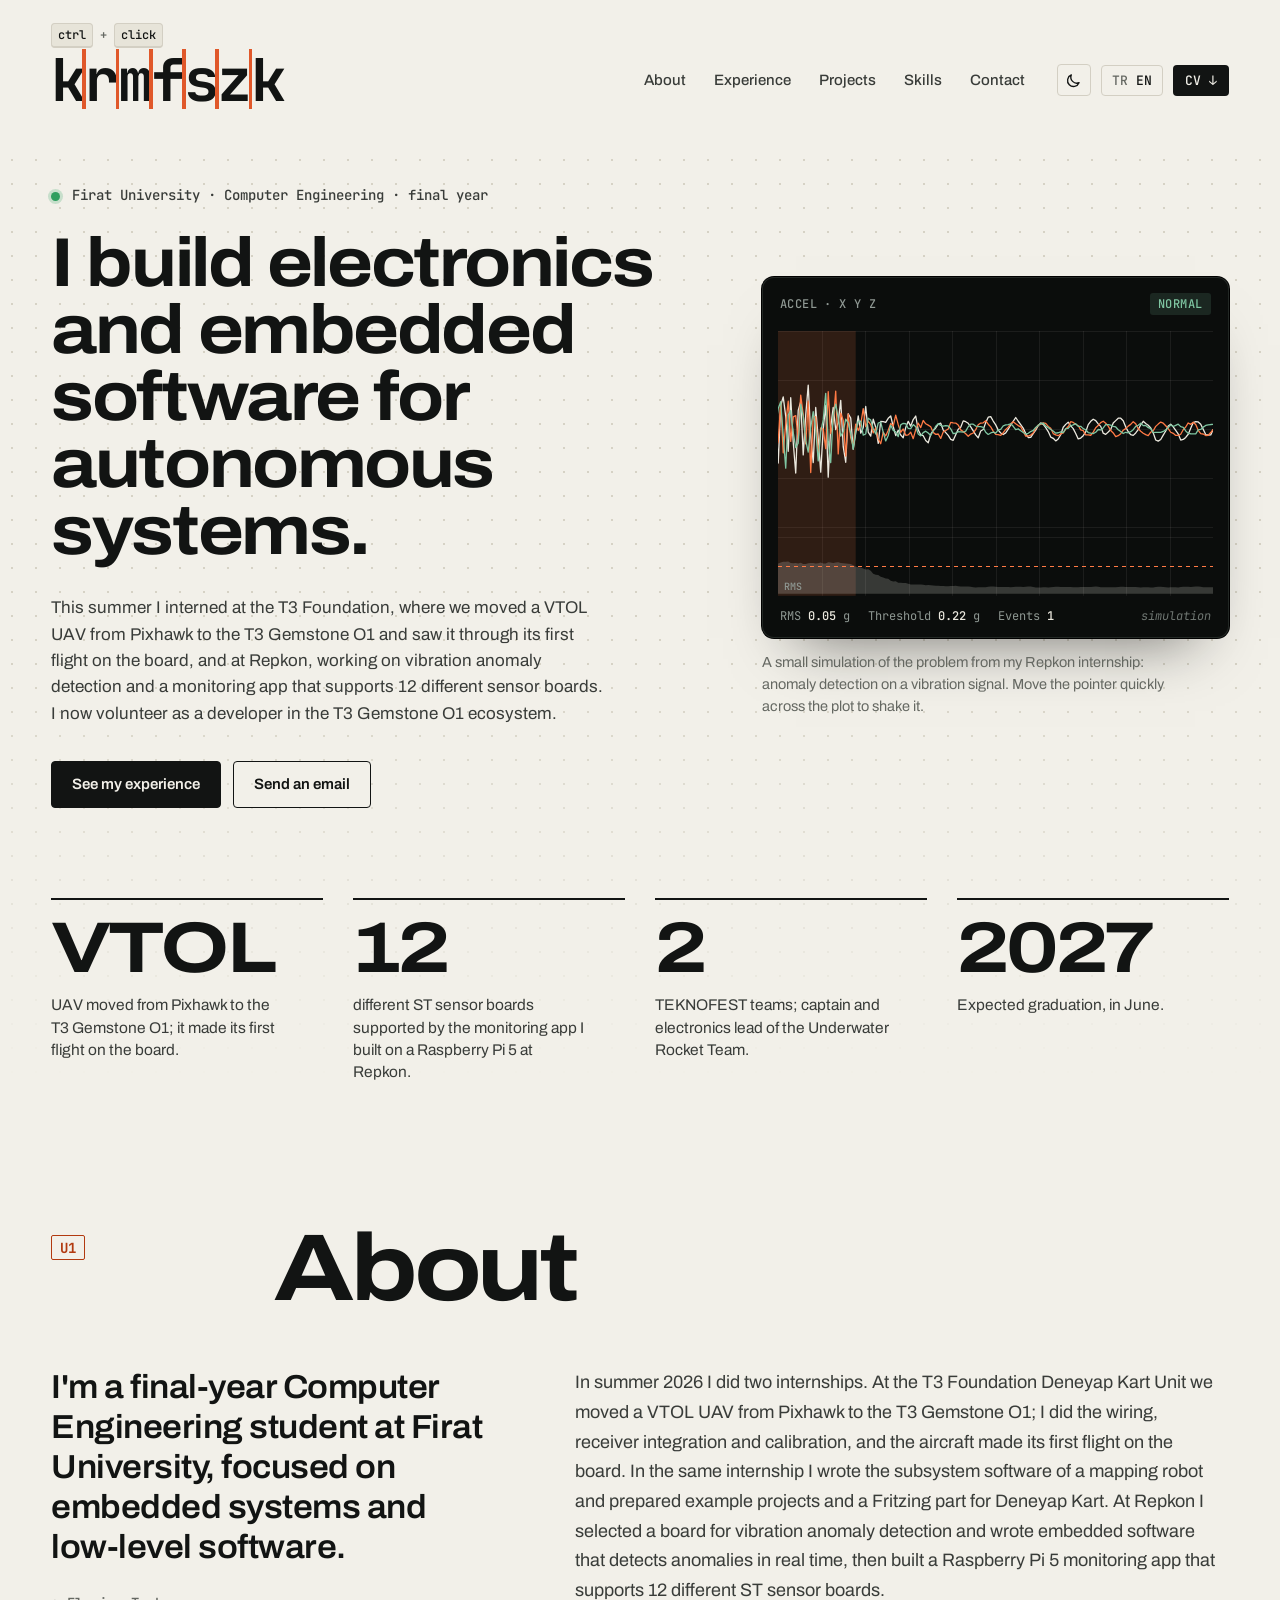
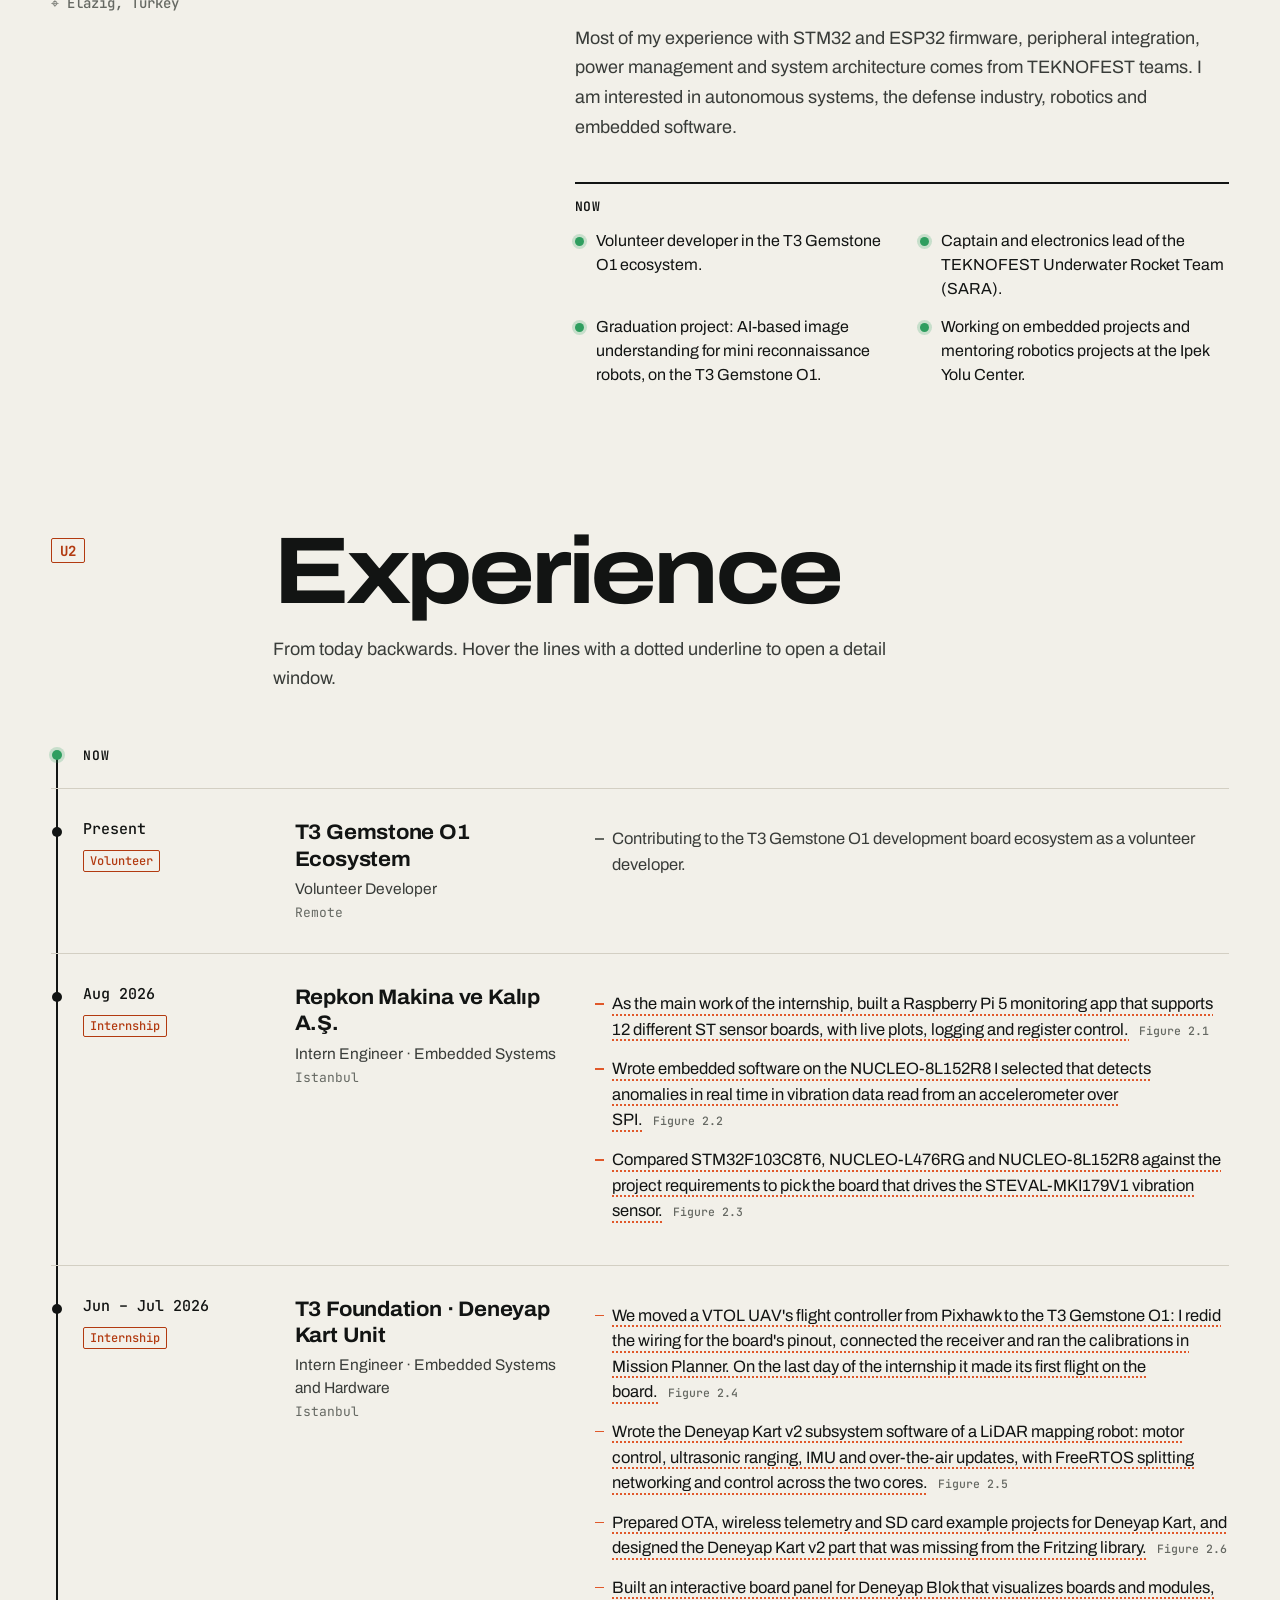
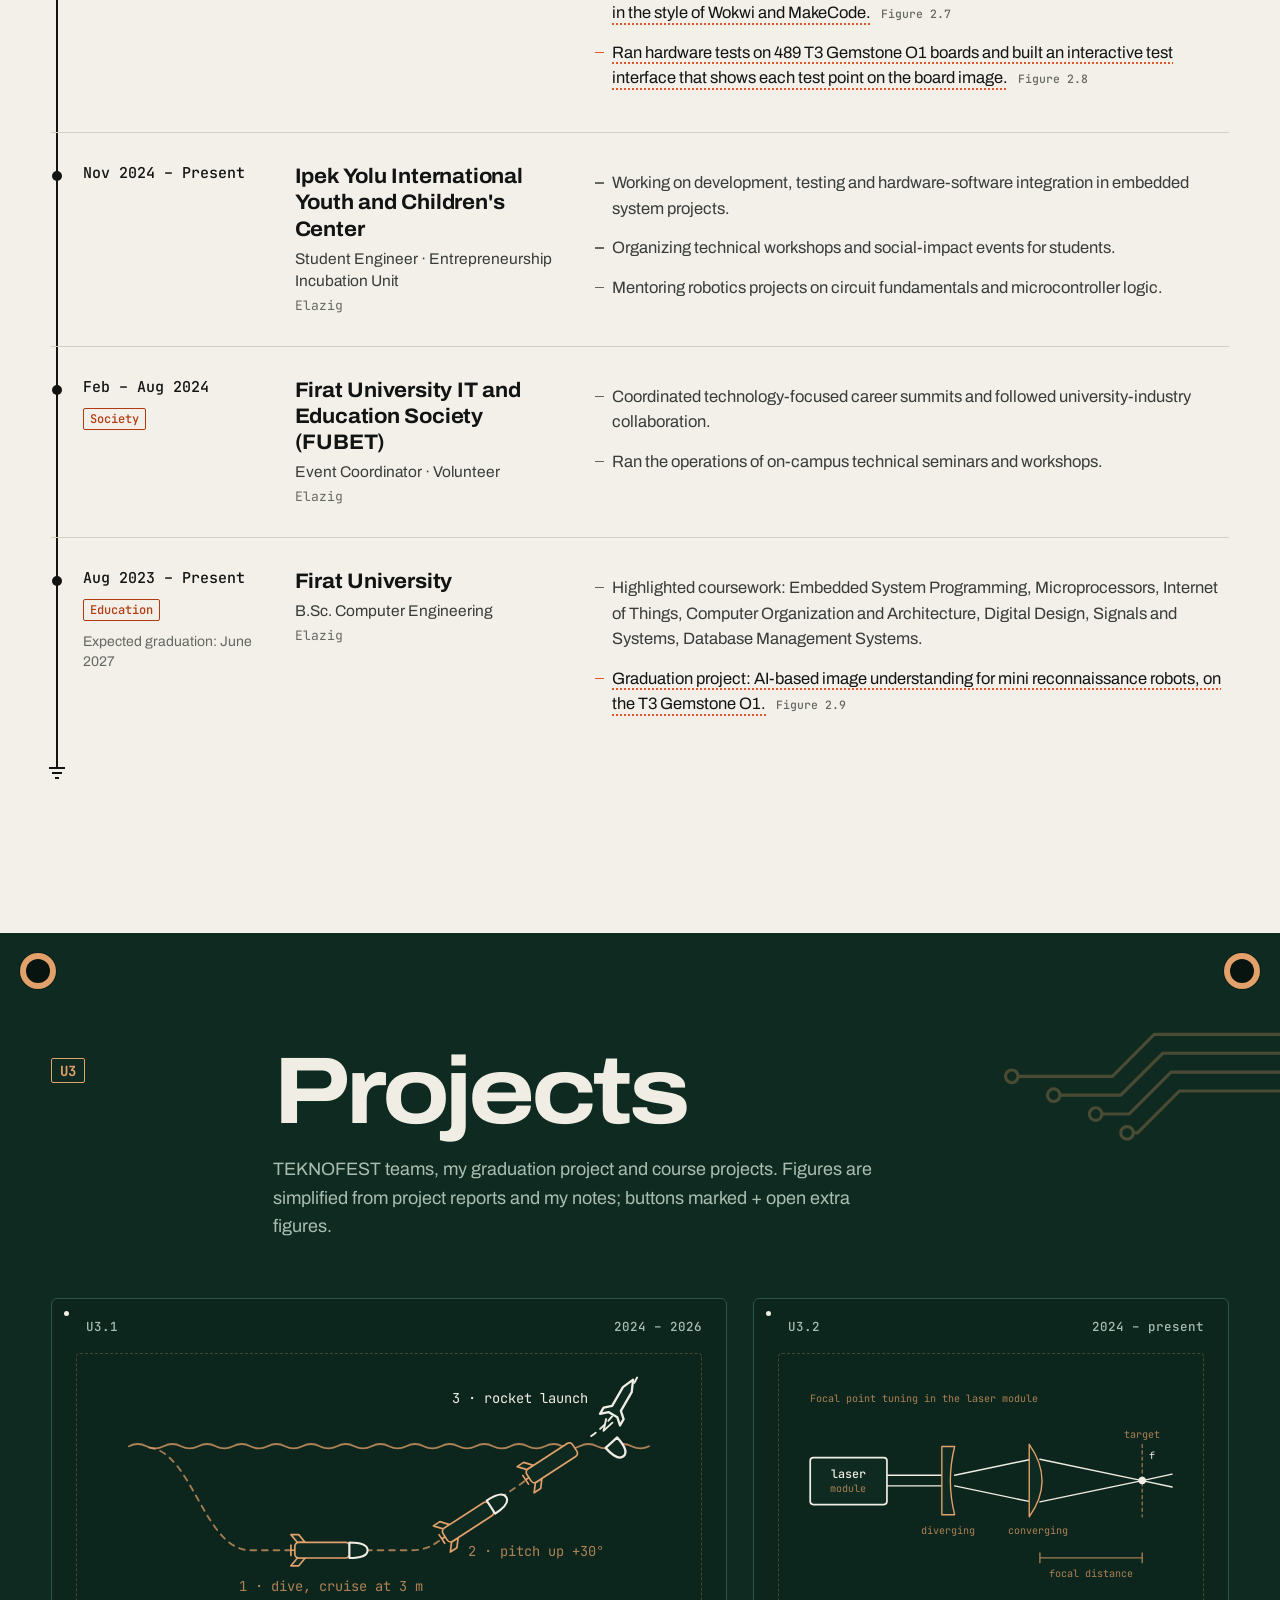
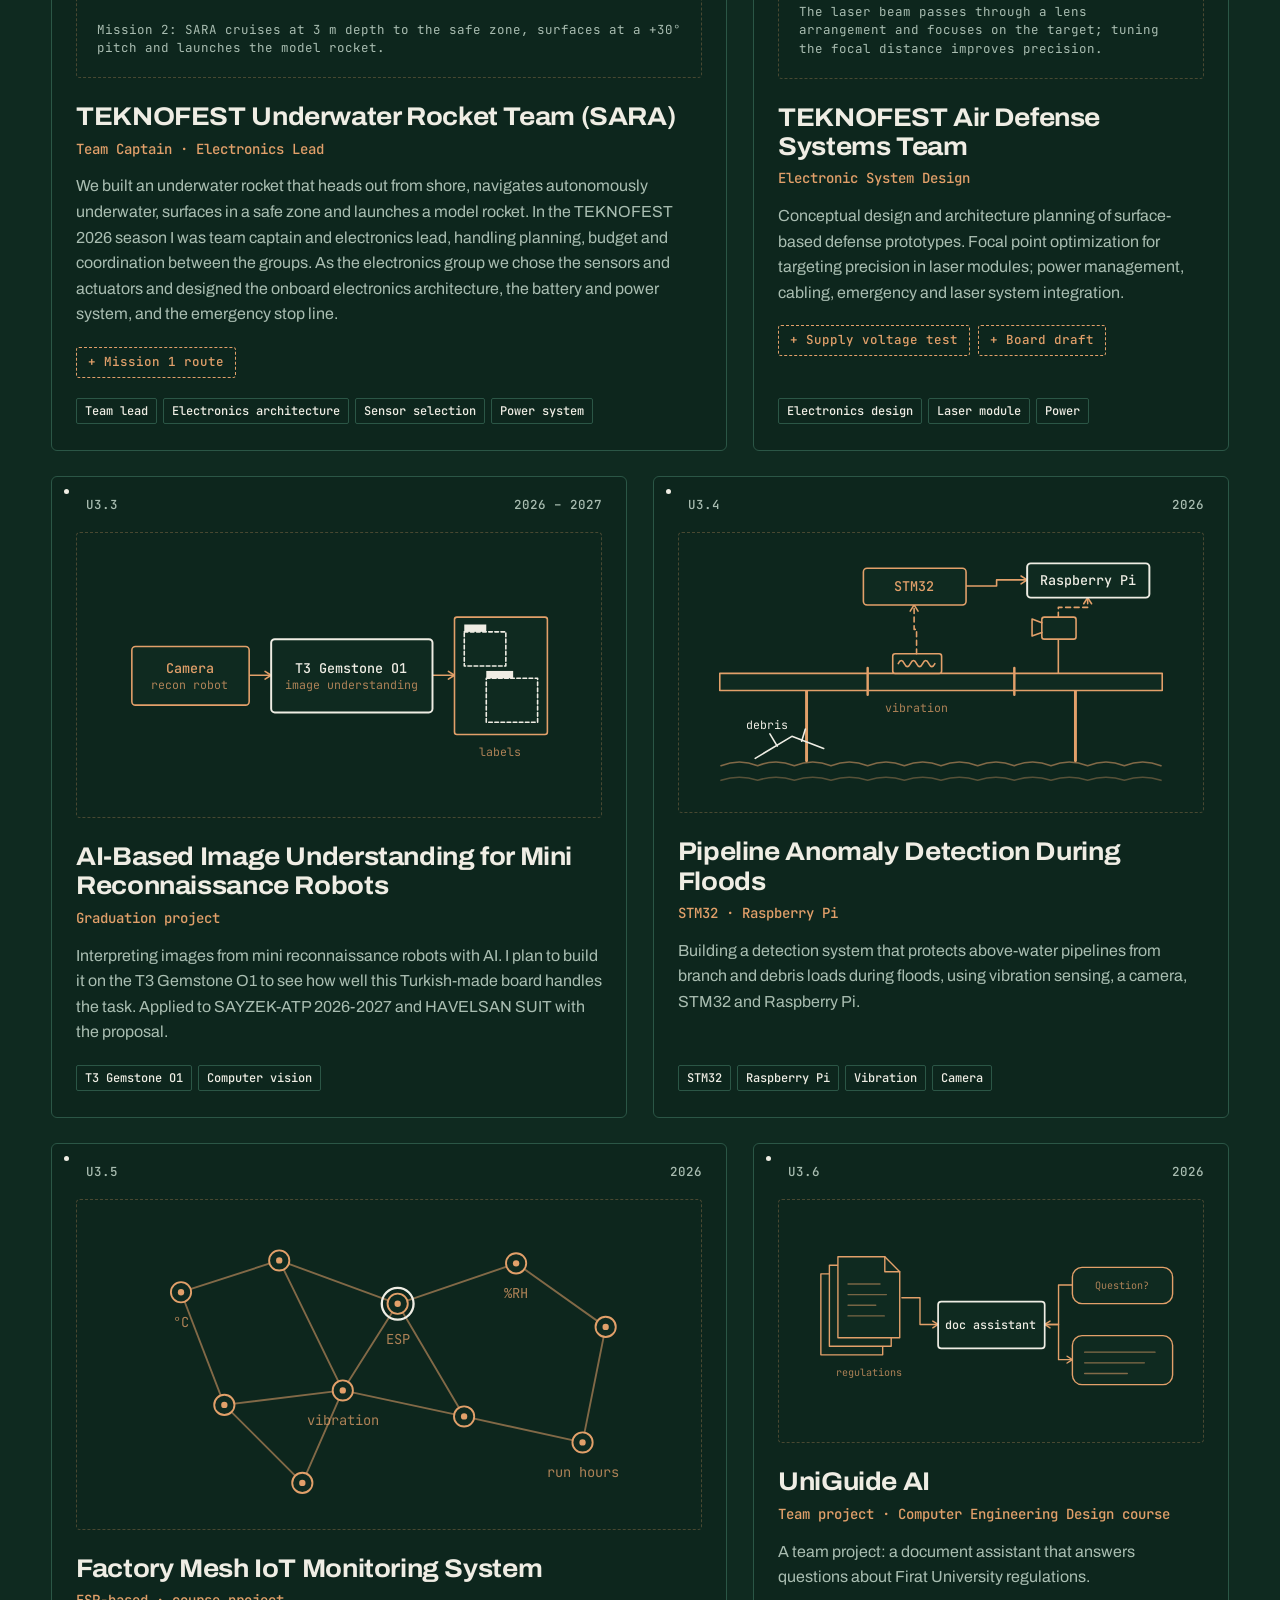
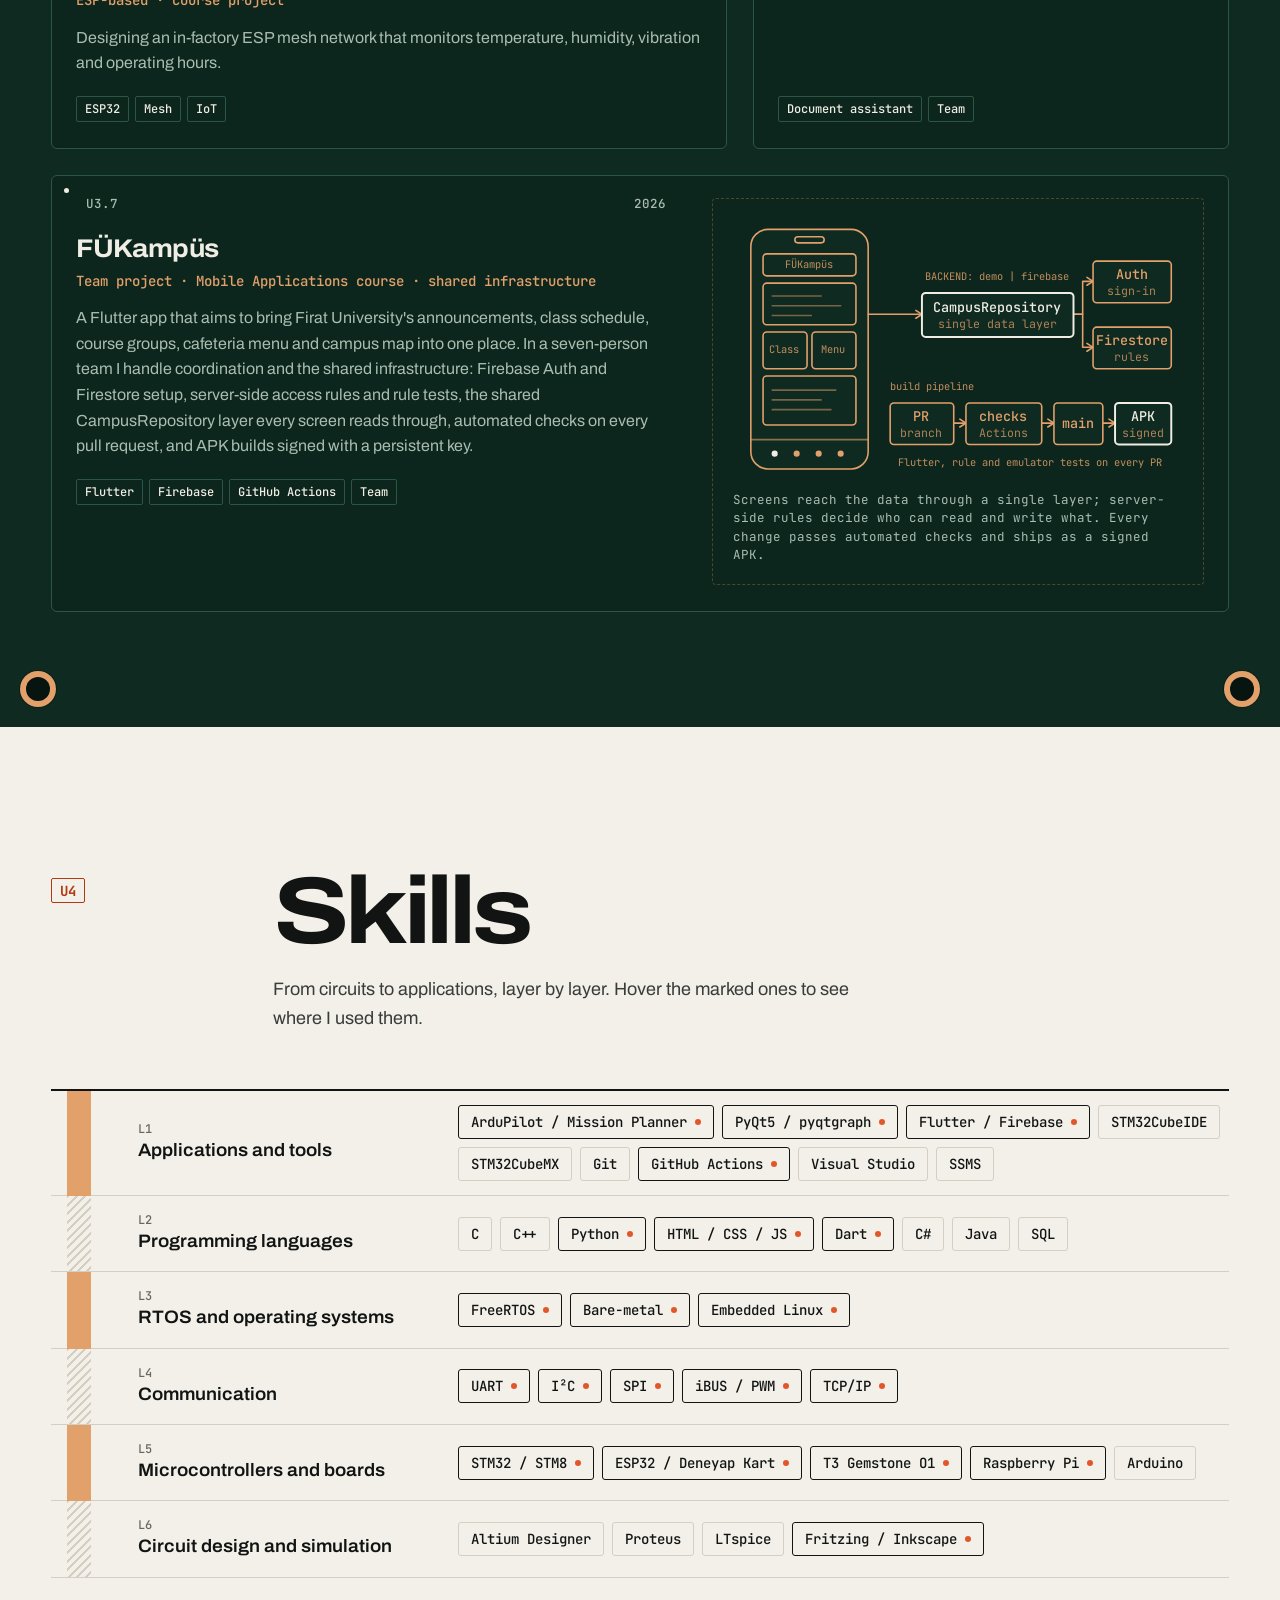
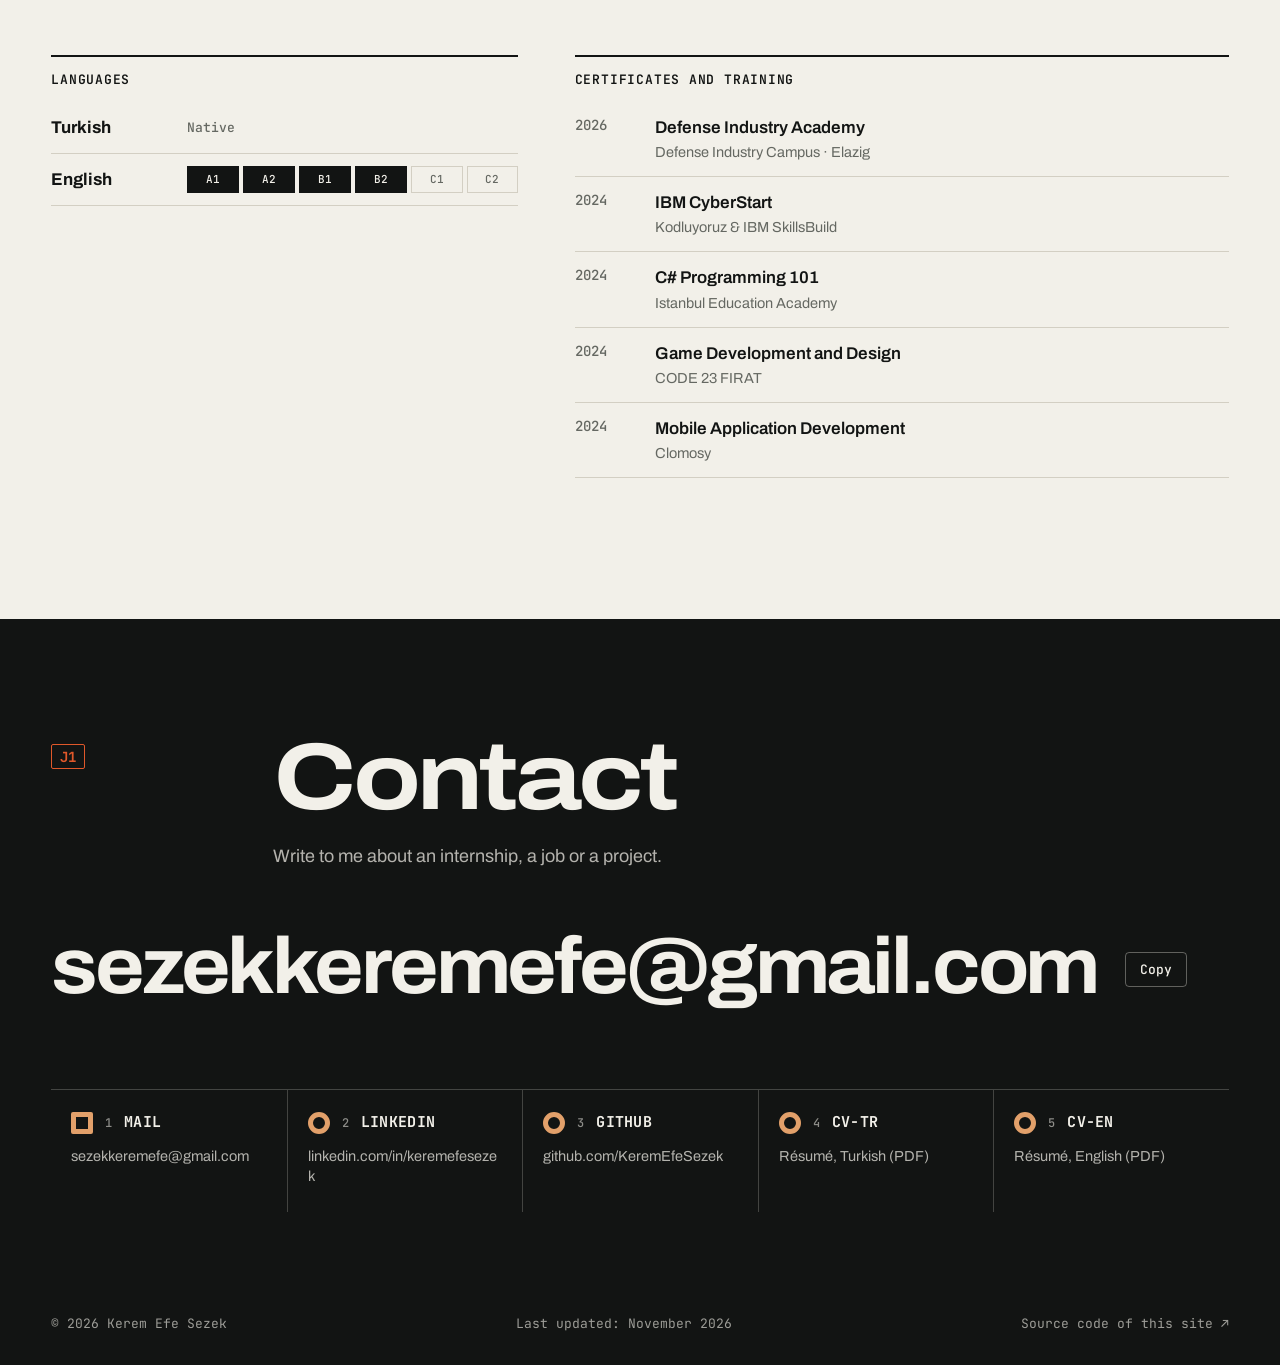
==== commit aadd1ad6: "Add Google Search Console verification" ====
--- a/en/index.html
+++ b/en/index.html
@@ -8,6 +8,7 @@
 <meta name="description" content="Kerem Efe Sezek is a final-year Computer Engineering student at Firat University, building electronics and embedded software for autonomous systems with STM32, ESP32, FreeRTOS, ArduPilot and the T3 Gemstone O1.">
 <meta name="author" content="Kerem Efe Sezek">
 <meta name="robots" content="index, follow, max-image-preview:large">
+<meta name="google-site-verification" content="sbipD_O8OPR93pn6F17DlGRZswMTGSp6QvcxR0soxds">
 <link rel="canonical" href="https://keremefesezek.github.io/en/">
 <link rel="alternate" hreflang="tr" href="https://keremefesezek.github.io/">
 <link rel="alternate" hreflang="en" href="https://keremefesezek.github.io/en/">
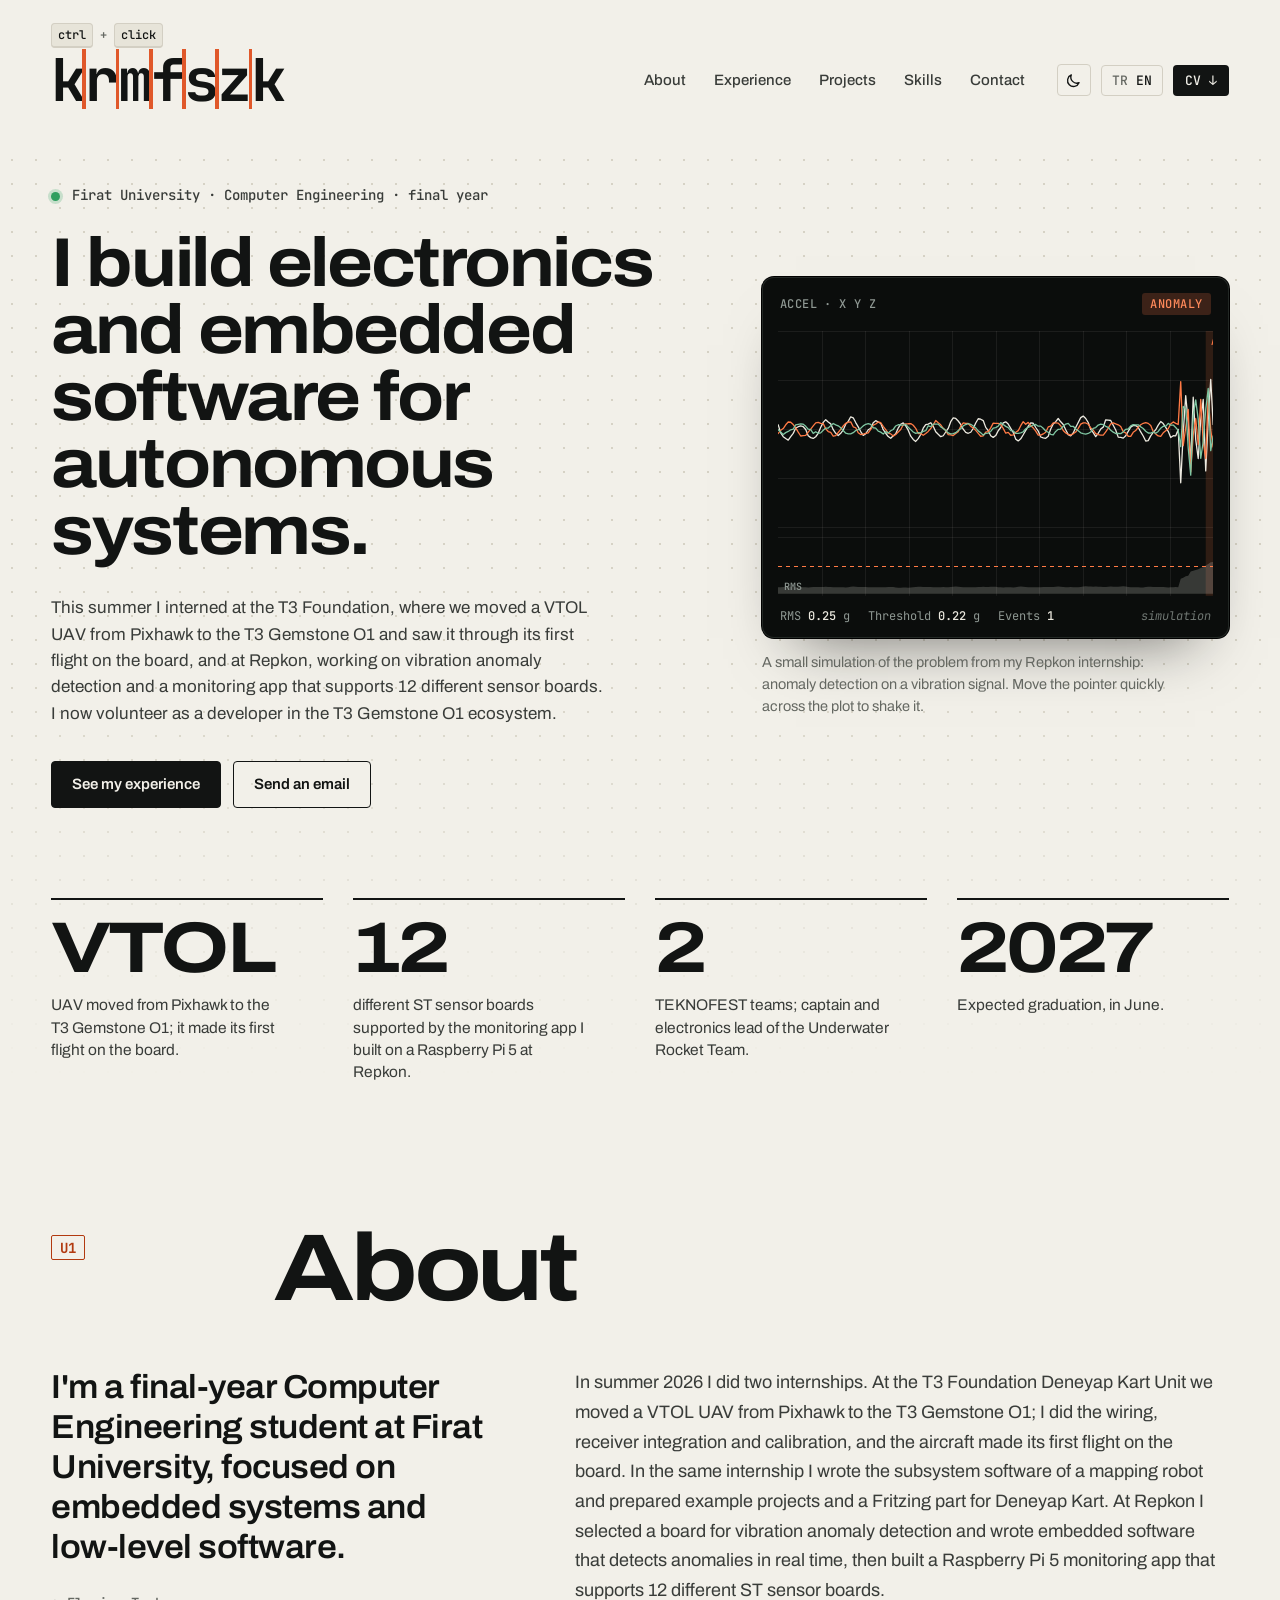
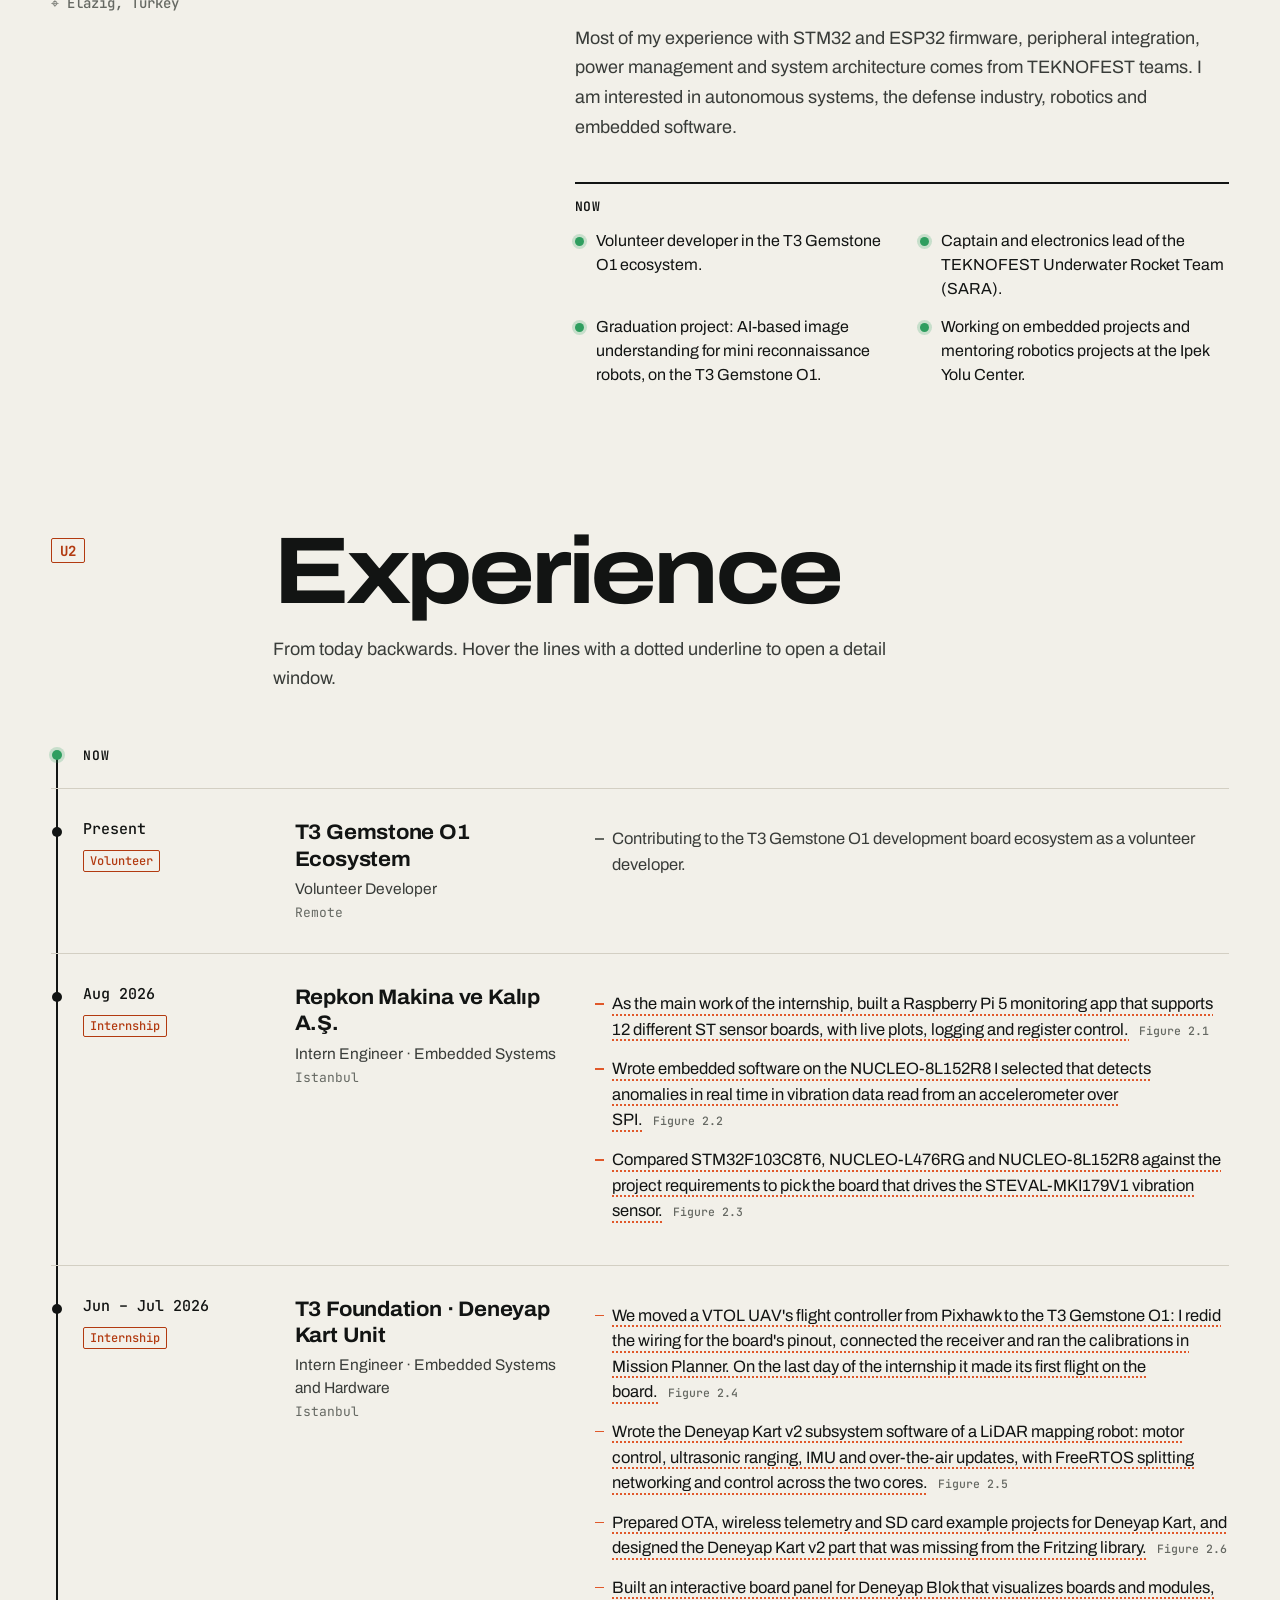
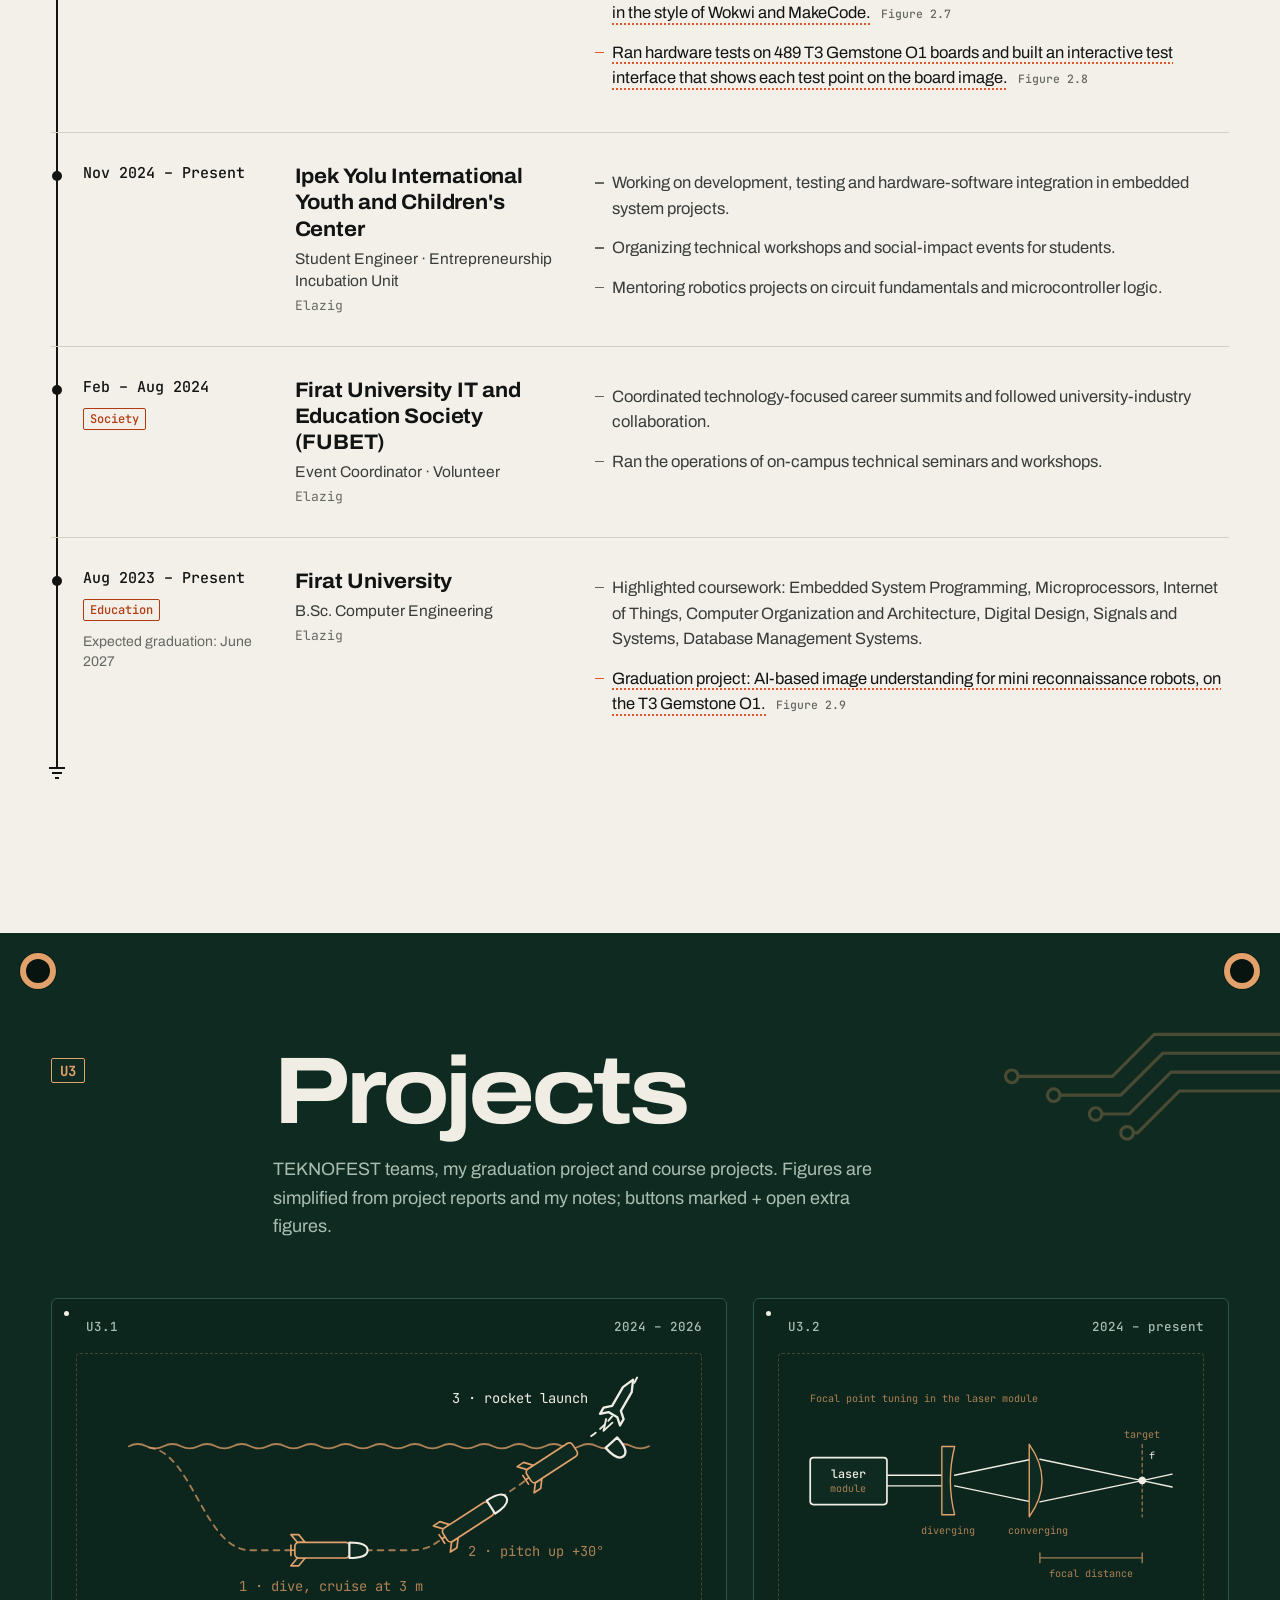
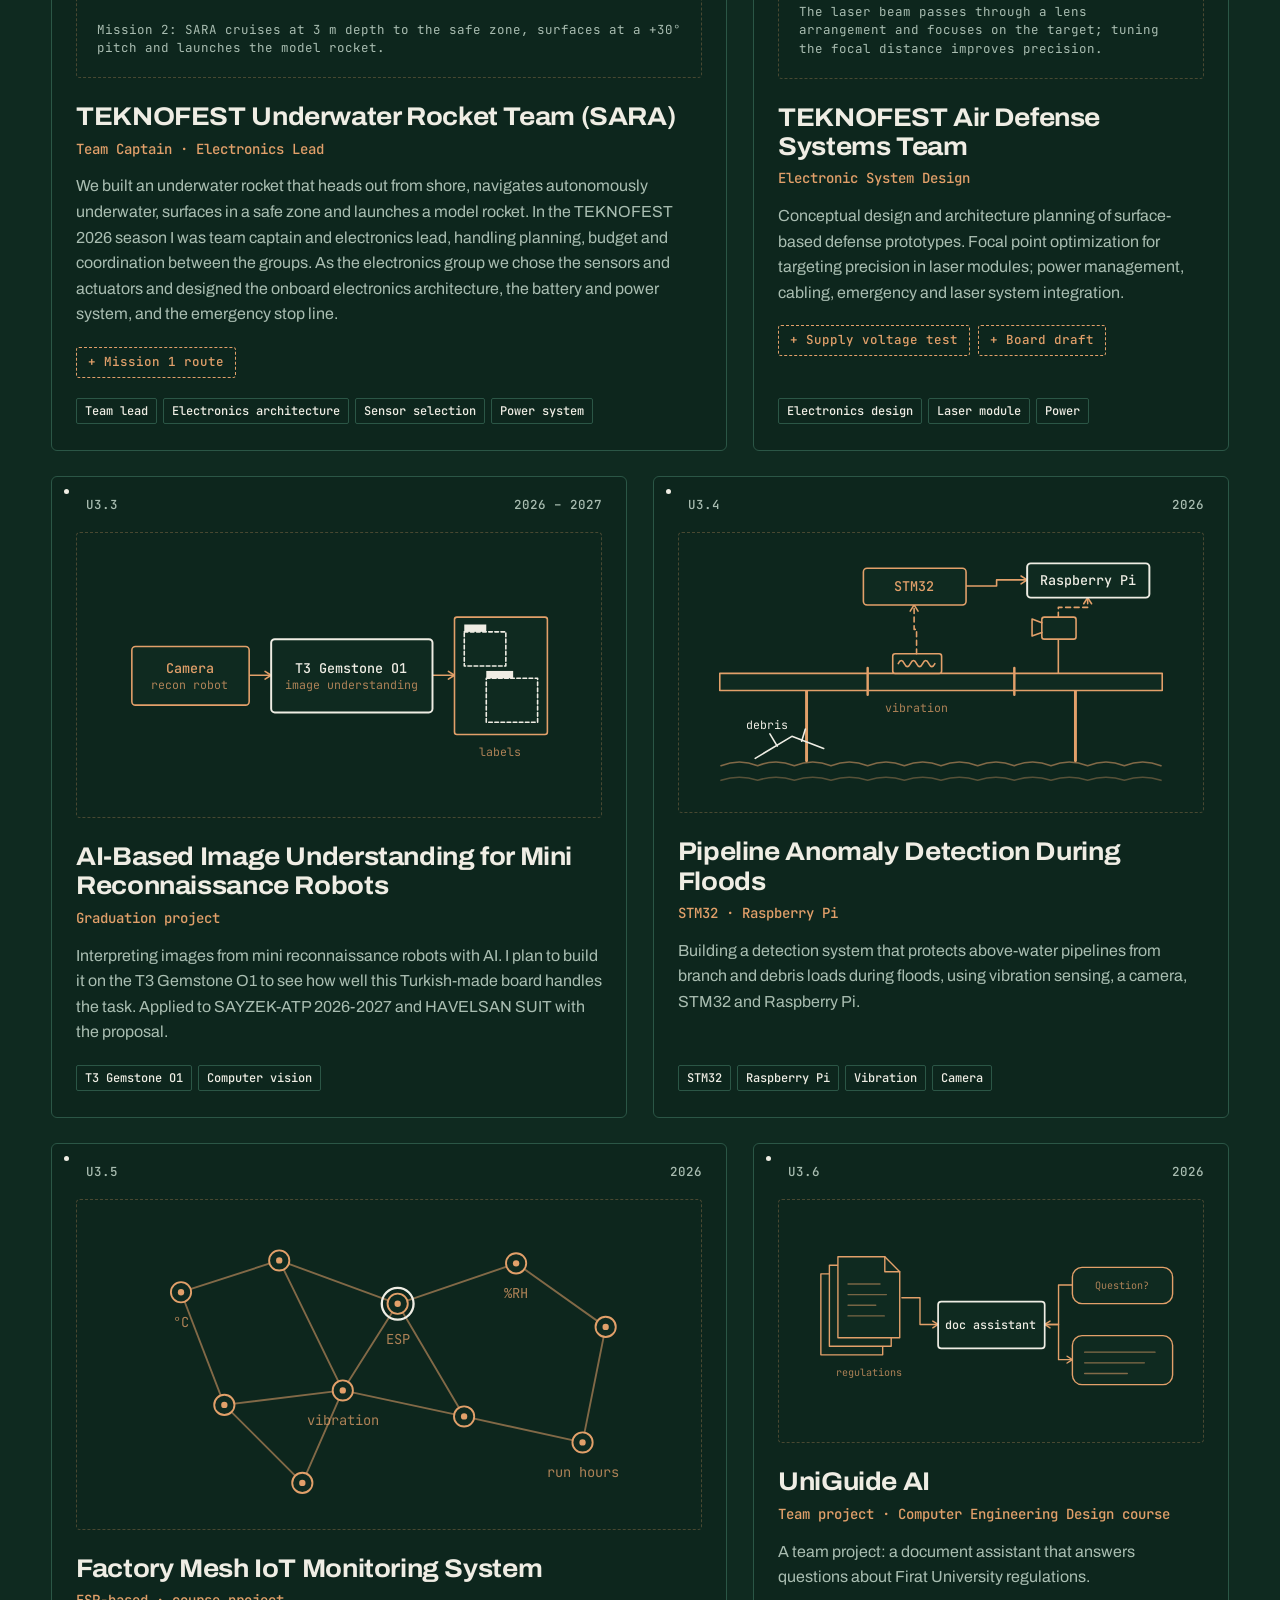
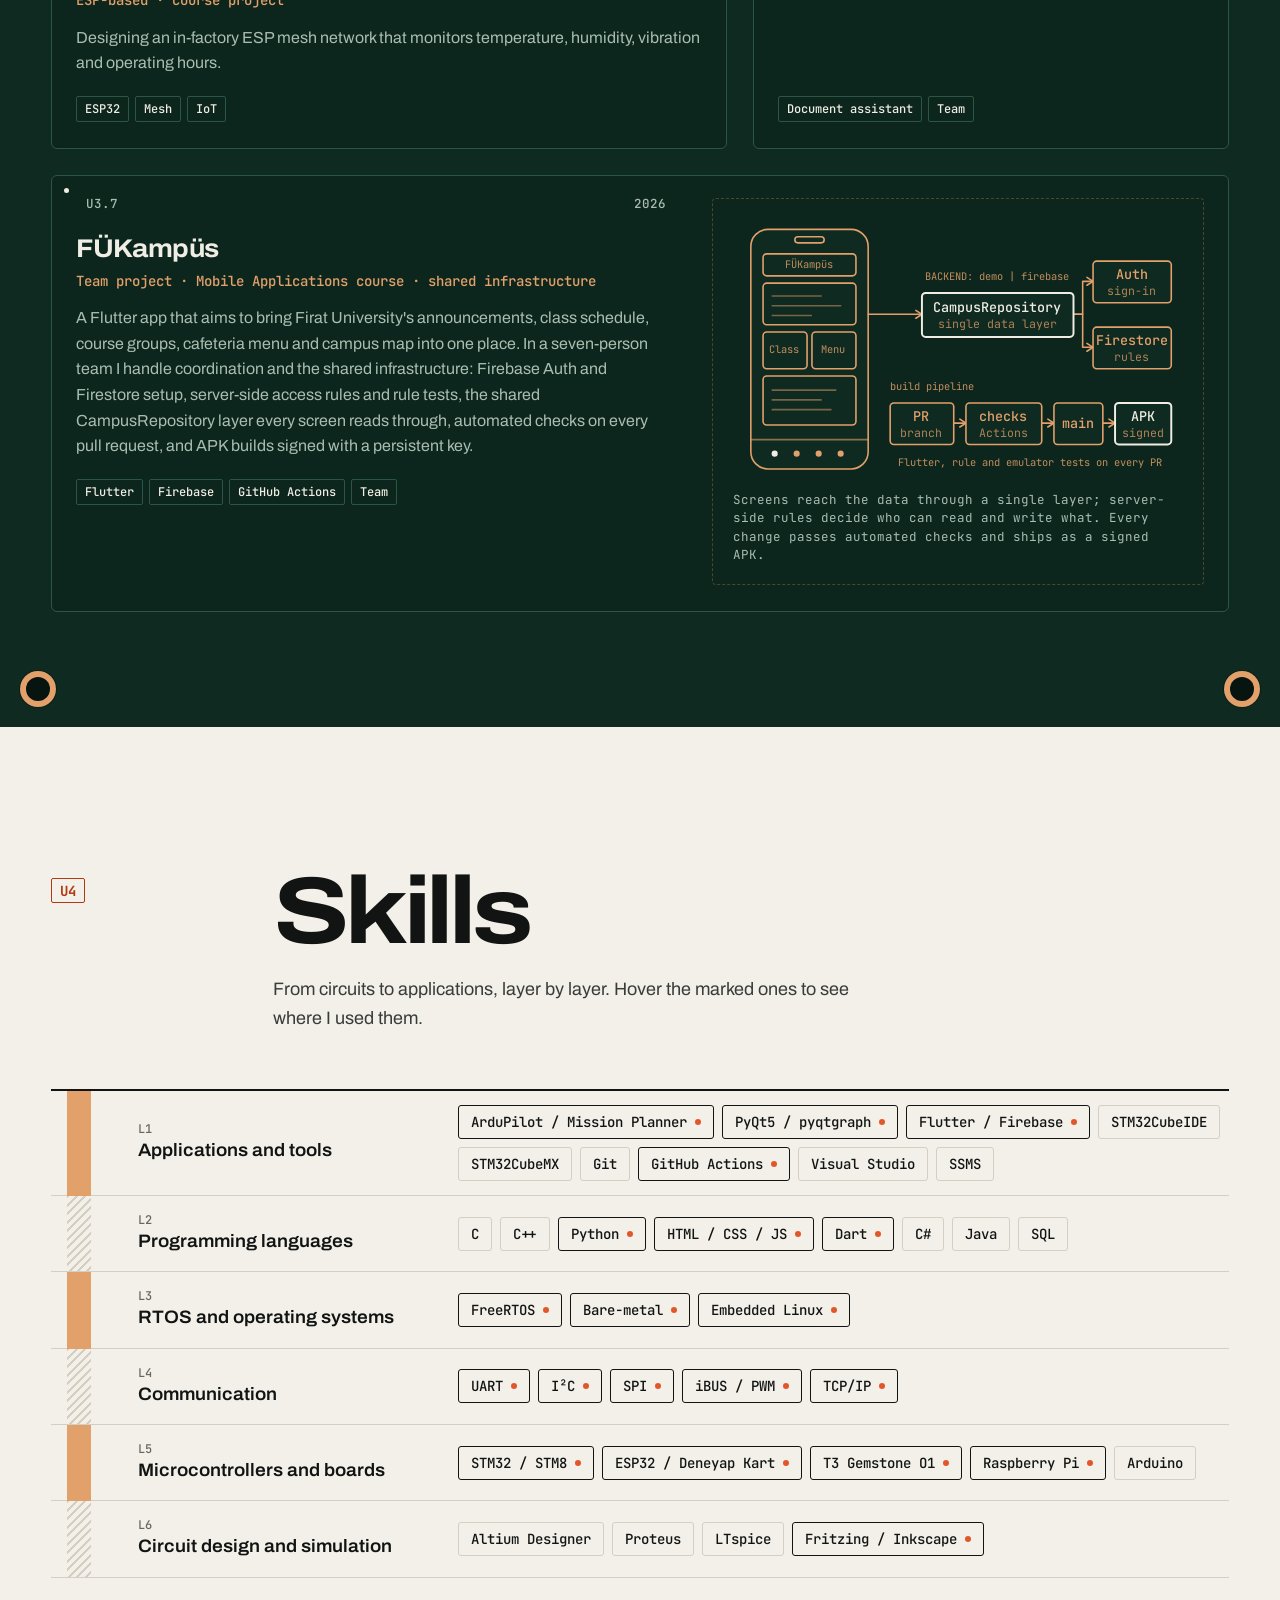
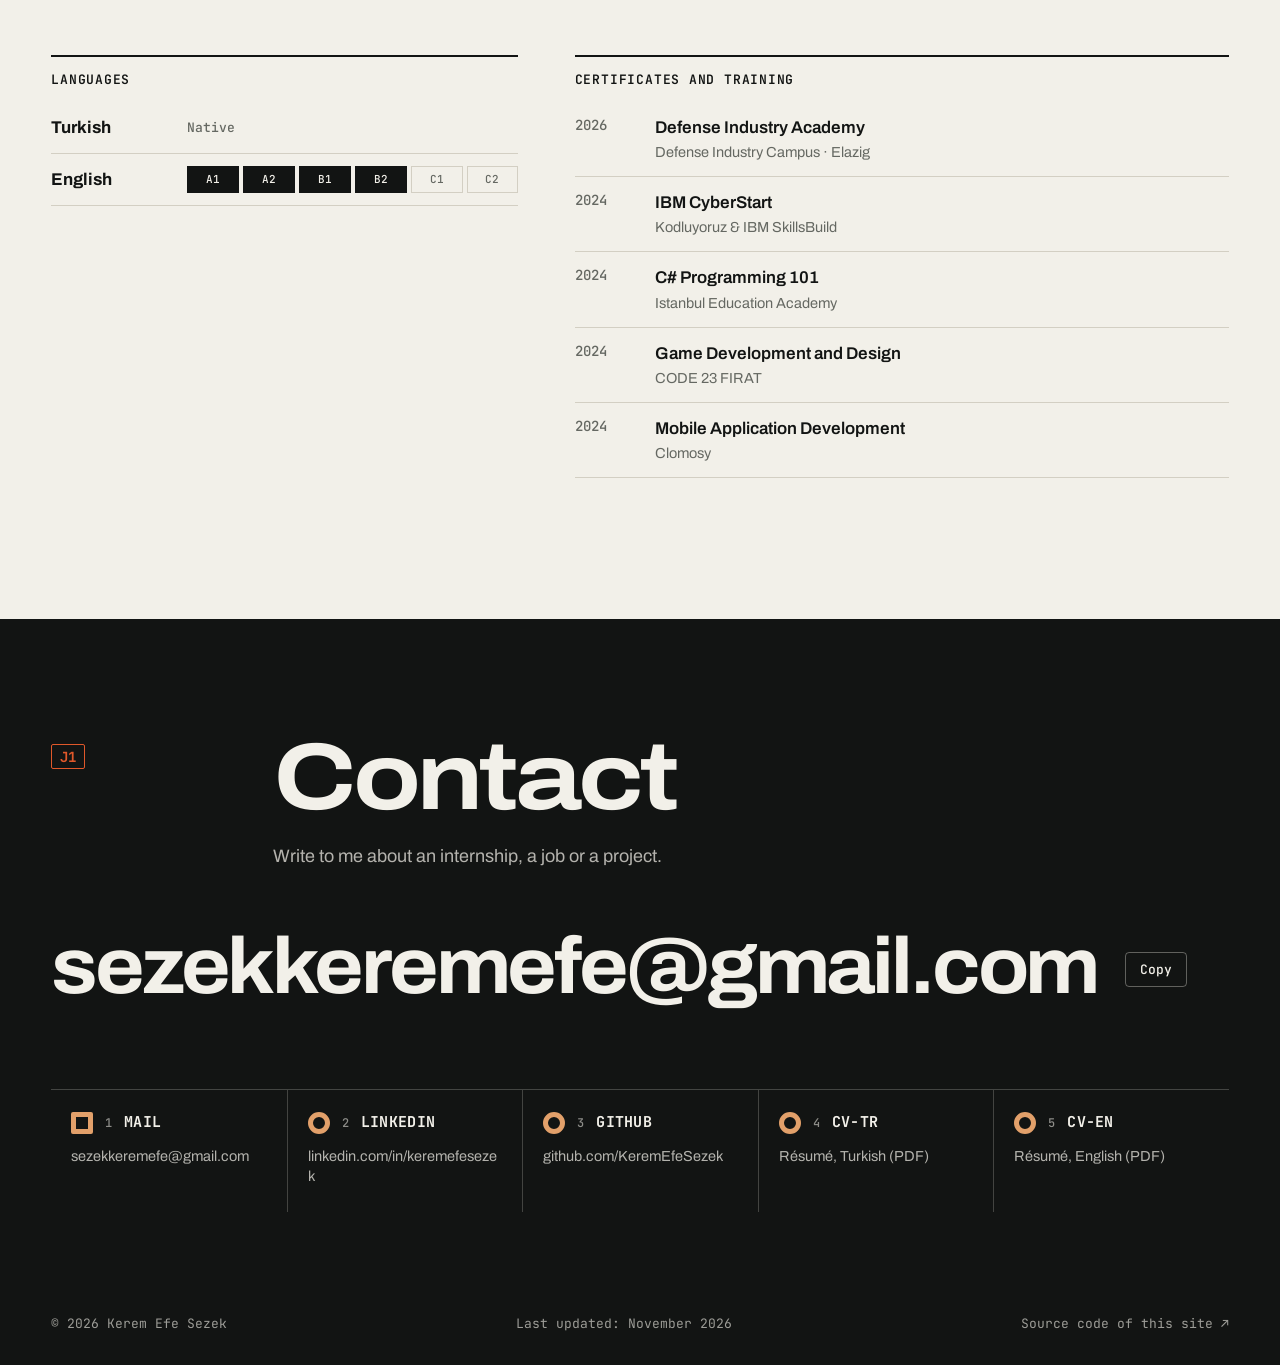
==== commit e9b8dc02: "Draw favicon letter as a path, add 192px icon and alternate site name" ====
--- a/en/index.html
+++ b/en/index.html
@@ -28,11 +28,12 @@
 <meta property="profile:first_name" content="Kerem Efe">
 <meta property="profile:last_name" content="Sezek">
 <meta name="twitter:card" content="summary_large_image">
-<script type="application/ld+json">{"@context":"https://schema.org","@graph":[{"@type":"WebSite","@id":"https://keremefesezek.github.io/#website","url":"https://keremefesezek.github.io/","name":"Kerem Efe Sezek","inLanguage":["tr","en"]},{"@type":"ProfilePage","@id":"https://keremefesezek.github.io/en/#page","url":"https://keremefesezek.github.io/en/","name":"Kerem Efe Sezek · Embedded Systems","description":"Kerem Efe Sezek is a final-year Computer Engineering student at Firat University, building electronics and embedded software for autonomous systems with STM32, ESP32, FreeRTOS, ArduPilot and the T3 Gemstone O1.","inLanguage":"en","isPartOf":{"@id":"https://keremefesezek.github.io/#website"},"mainEntity":{"@id":"https://keremefesezek.github.io/#person"}},{"@type":"Person","@id":"https://keremefesezek.github.io/#person","name":"Kerem Efe Sezek","givenName":"Kerem Efe","familyName":"Sezek","url":"https://keremefesezek.github.io/","email":"mailto:sezekkeremefe@gmail.com","jobTitle":"Computer Engineering Student","description":"Kerem Efe Sezek is a final-year Computer Engineering student at Firat University, building electronics and embedded software for autonomous systems with STM32, ESP32, FreeRTOS, ArduPilot and the T3 Gemstone O1.","affiliation":{"@type":"CollegeOrUniversity","name":"Firat University","url":"https://www.firat.edu.tr/"},"address":{"@type":"PostalAddress","addressLocality":"Elazig","addressCountry":"TR"},"knowsAbout":["Embedded systems","Embedded software","Autonomous systems","UAV","STM32","ESP32","FreeRTOS","ArduPilot","T3 Gemstone O1","Raspberry Pi","C","C++","Python"],"knowsLanguage":["tr","en"],"sameAs":["https://www.linkedin.com/in/keremefesezek","https://github.com/KeremEfeSezek"]}]}</script>
+<script type="application/ld+json">{"@context":"https://schema.org","@graph":[{"@type":"WebSite","@id":"https://keremefesezek.github.io/#website","url":"https://keremefesezek.github.io/","name":"Kerem Efe Sezek","alternateName":"keremefesezek.github.io","inLanguage":["tr","en"]},{"@type":"ProfilePage","@id":"https://keremefesezek.github.io/en/#page","url":"https://keremefesezek.github.io/en/","name":"Kerem Efe Sezek · Embedded Systems","description":"Kerem Efe Sezek is a final-year Computer Engineering student at Firat University, building electronics and embedded software for autonomous systems with STM32, ESP32, FreeRTOS, ArduPilot and the T3 Gemstone O1.","inLanguage":"en","isPartOf":{"@id":"https://keremefesezek.github.io/#website"},"mainEntity":{"@id":"https://keremefesezek.github.io/#person"}},{"@type":"Person","@id":"https://keremefesezek.github.io/#person","name":"Kerem Efe Sezek","givenName":"Kerem Efe","familyName":"Sezek","url":"https://keremefesezek.github.io/","email":"mailto:sezekkeremefe@gmail.com","jobTitle":"Computer Engineering Student","description":"Kerem Efe Sezek is a final-year Computer Engineering student at Firat University, building electronics and embedded software for autonomous systems with STM32, ESP32, FreeRTOS, ArduPilot and the T3 Gemstone O1.","affiliation":{"@type":"CollegeOrUniversity","name":"Firat University","url":"https://www.firat.edu.tr/"},"address":{"@type":"PostalAddress","addressLocality":"Elazig","addressCountry":"TR"},"knowsAbout":["Embedded systems","Embedded software","Autonomous systems","UAV","STM32","ESP32","FreeRTOS","ArduPilot","T3 Gemstone O1","Raspberry Pi","C","C++","Python"],"knowsLanguage":["tr","en"],"sameAs":["https://www.linkedin.com/in/keremefesezek","https://github.com/KeremEfeSezek"]}]}</script>
 <!-- seo:end -->
 <meta name="theme-color" content="#f2f0e9">
 <script>try{var t=localStorage.getItem('kes-theme');if(t==='light'||t==='dark')document.documentElement.setAttribute('data-theme',t)}catch(e){}</script>
 <link rel="icon" href="/favicon.ico" sizes="48x48">
+<link rel="icon" href="/favicon-192.png" type="image/png" sizes="192x192">
 <link rel="icon" href="/favicon.svg" type="image/svg+xml">
 <link rel="apple-touch-icon" href="/apple-touch-icon.png">
 <link rel="preconnect" href="https://fonts.googleapis.com">
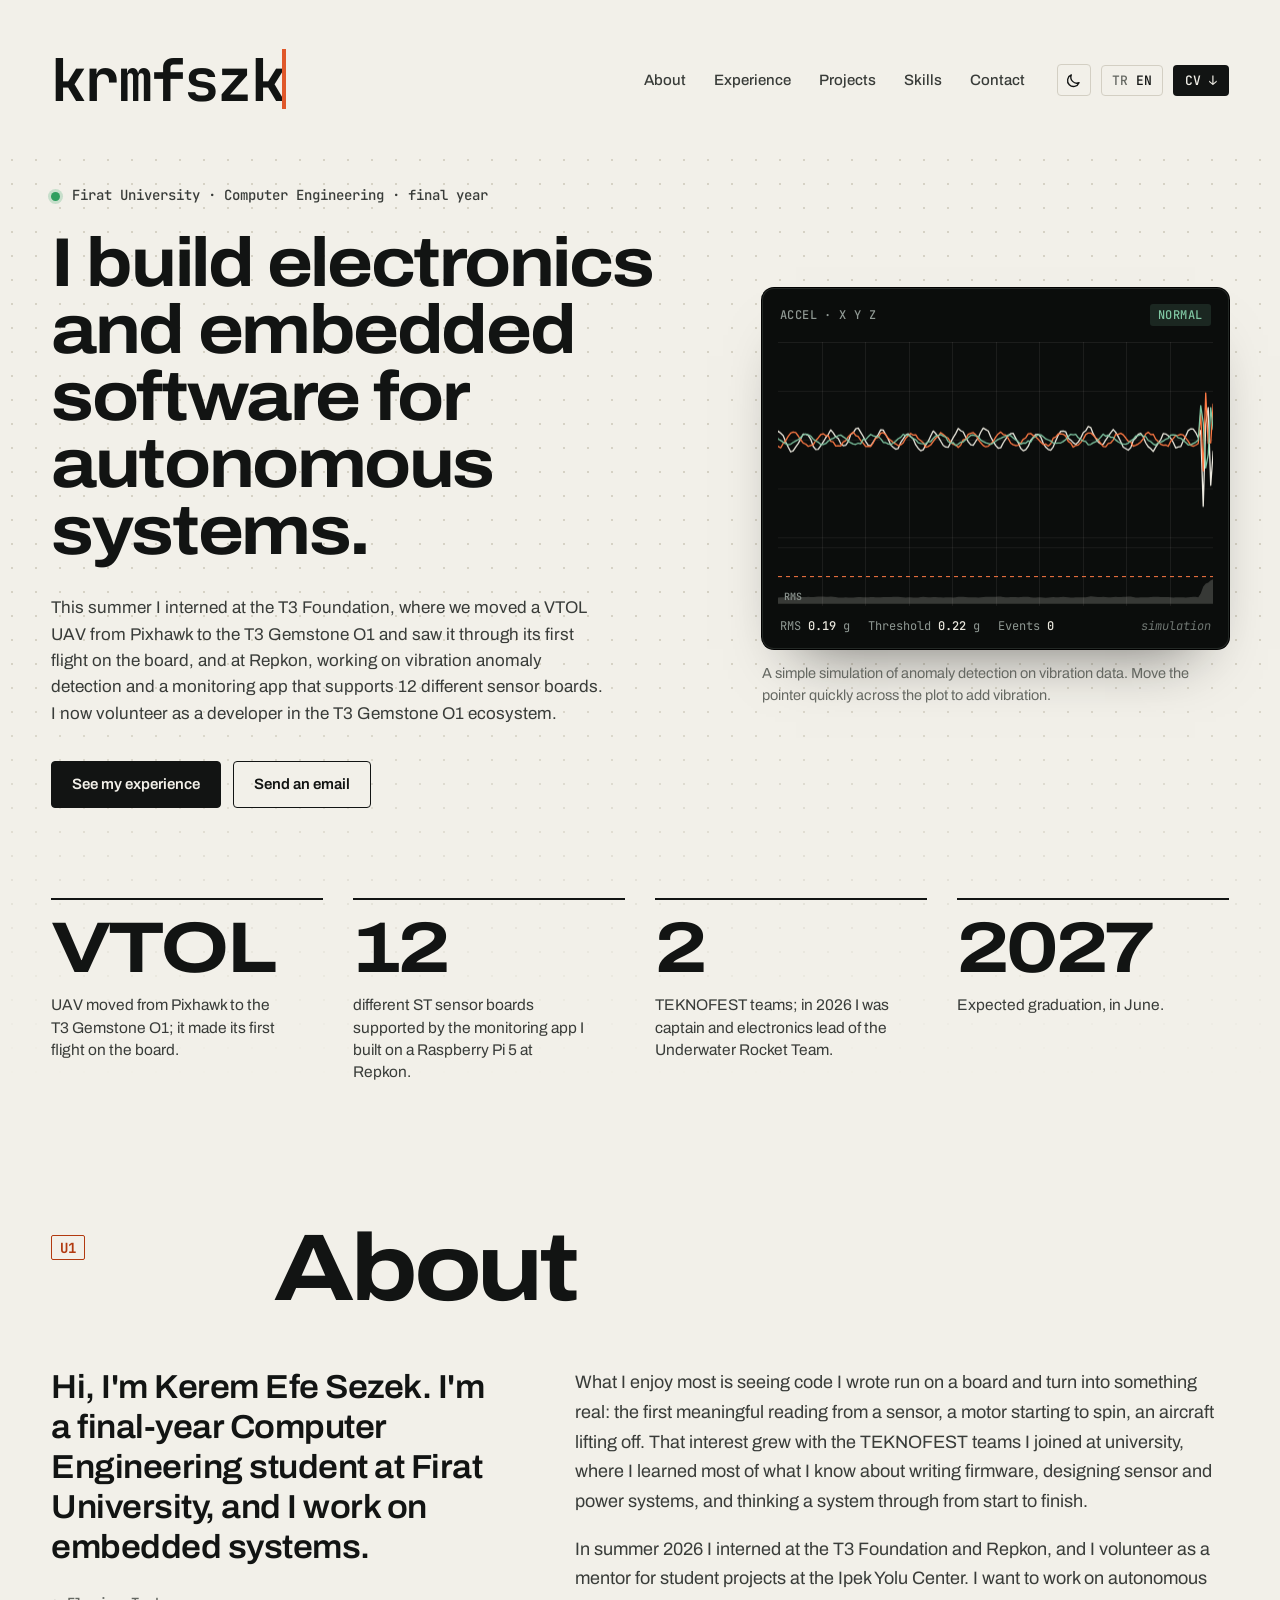
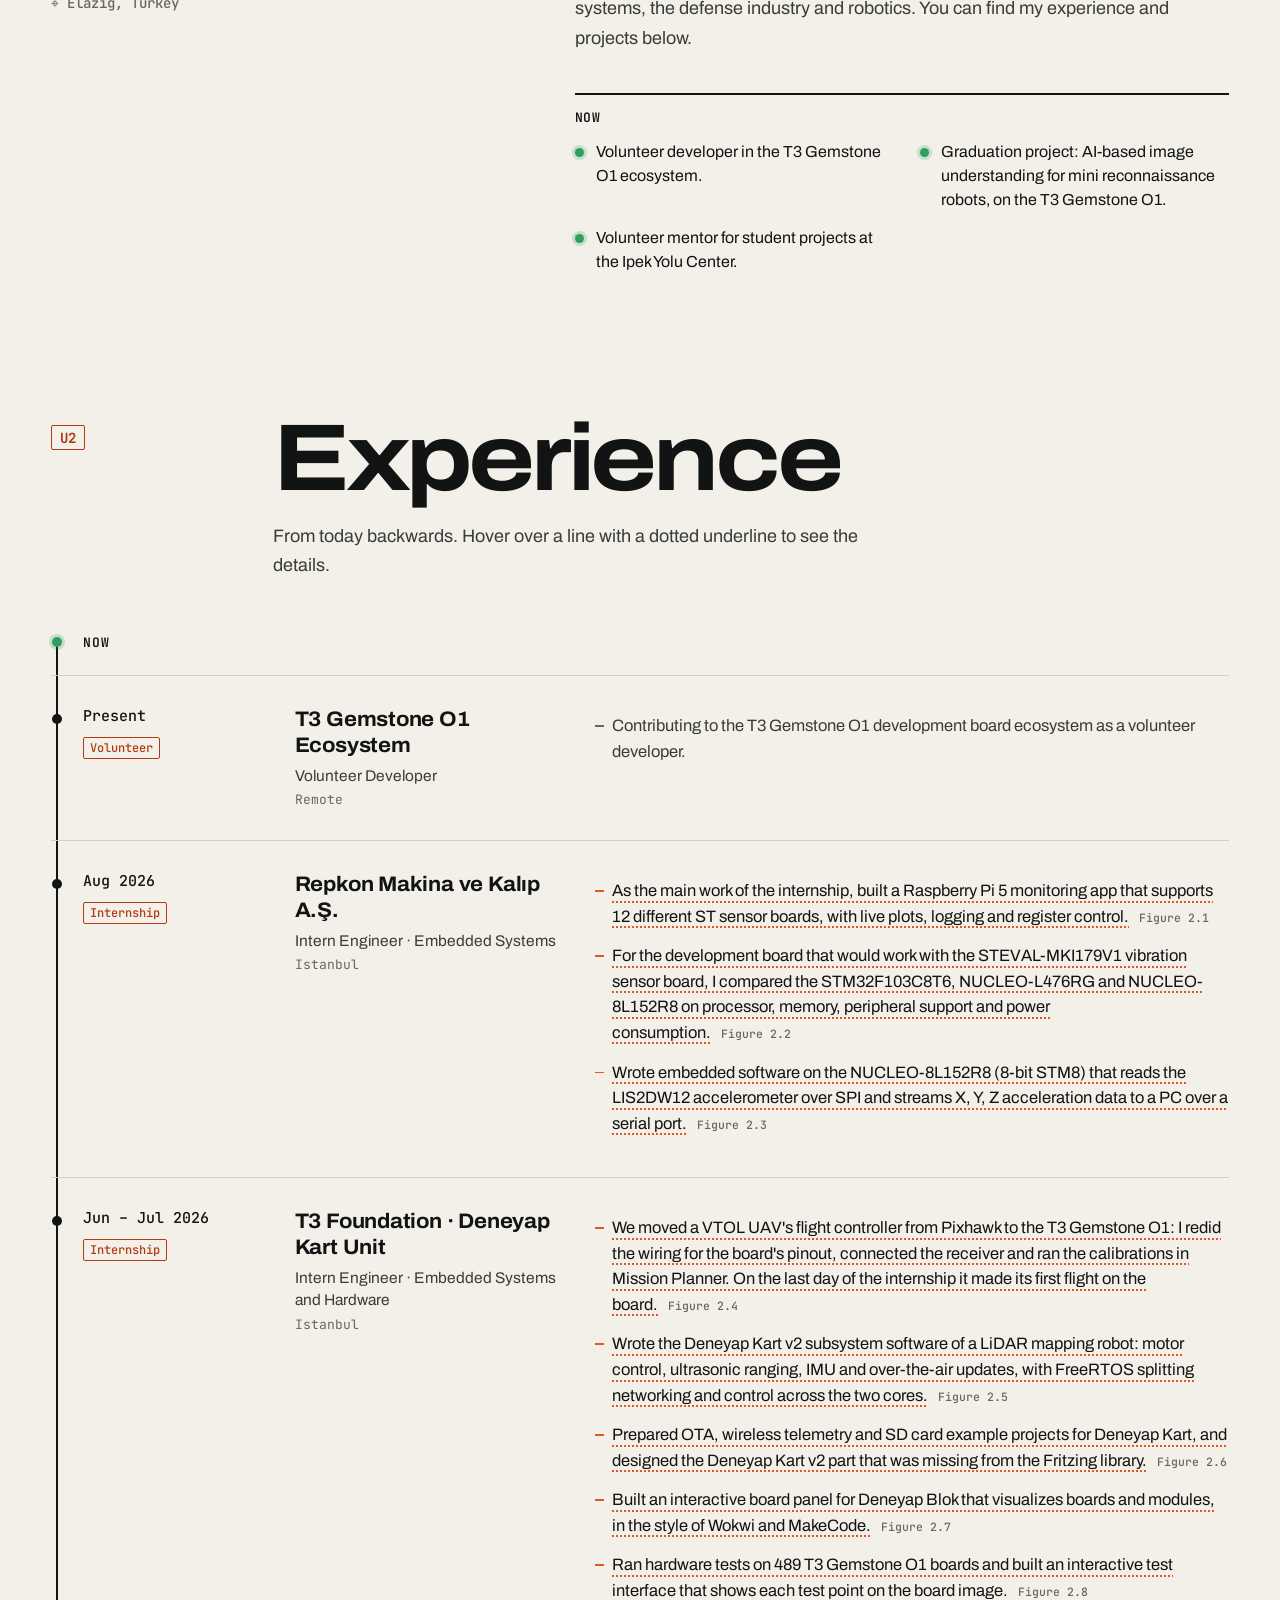
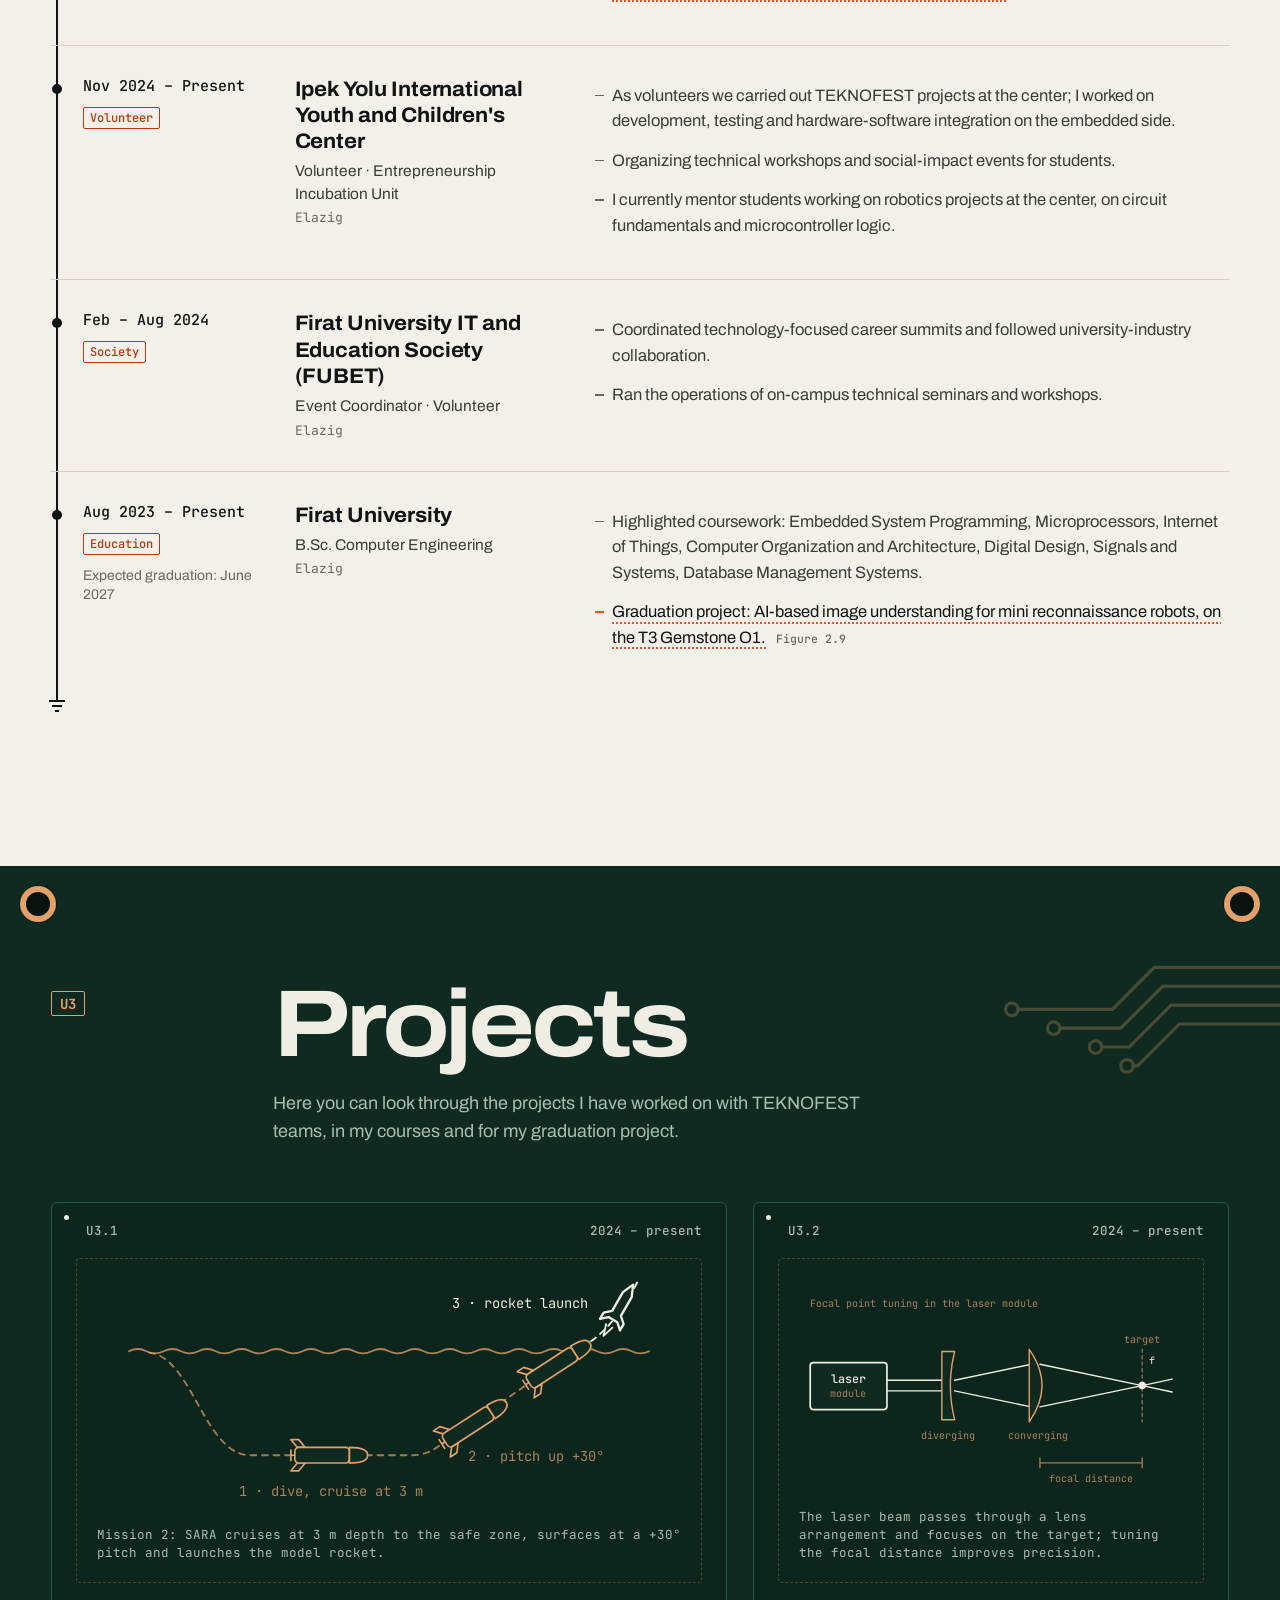
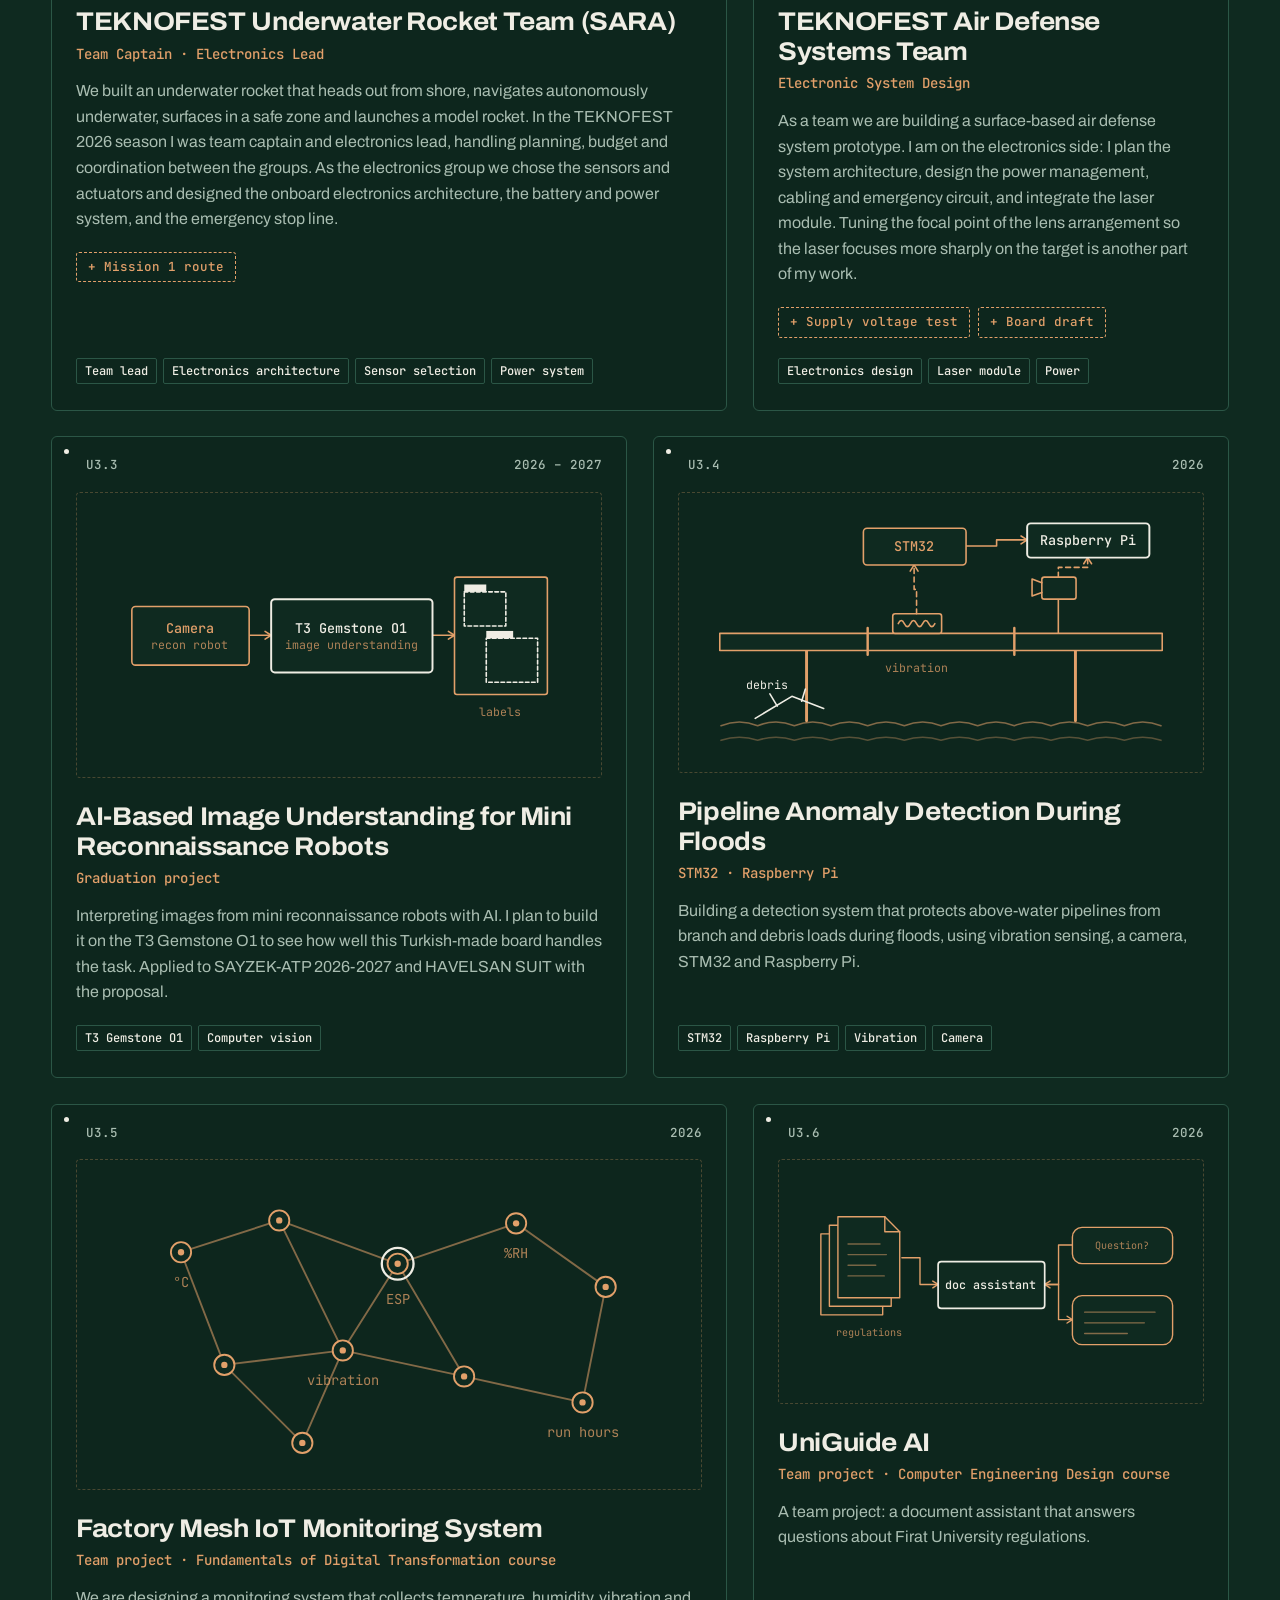
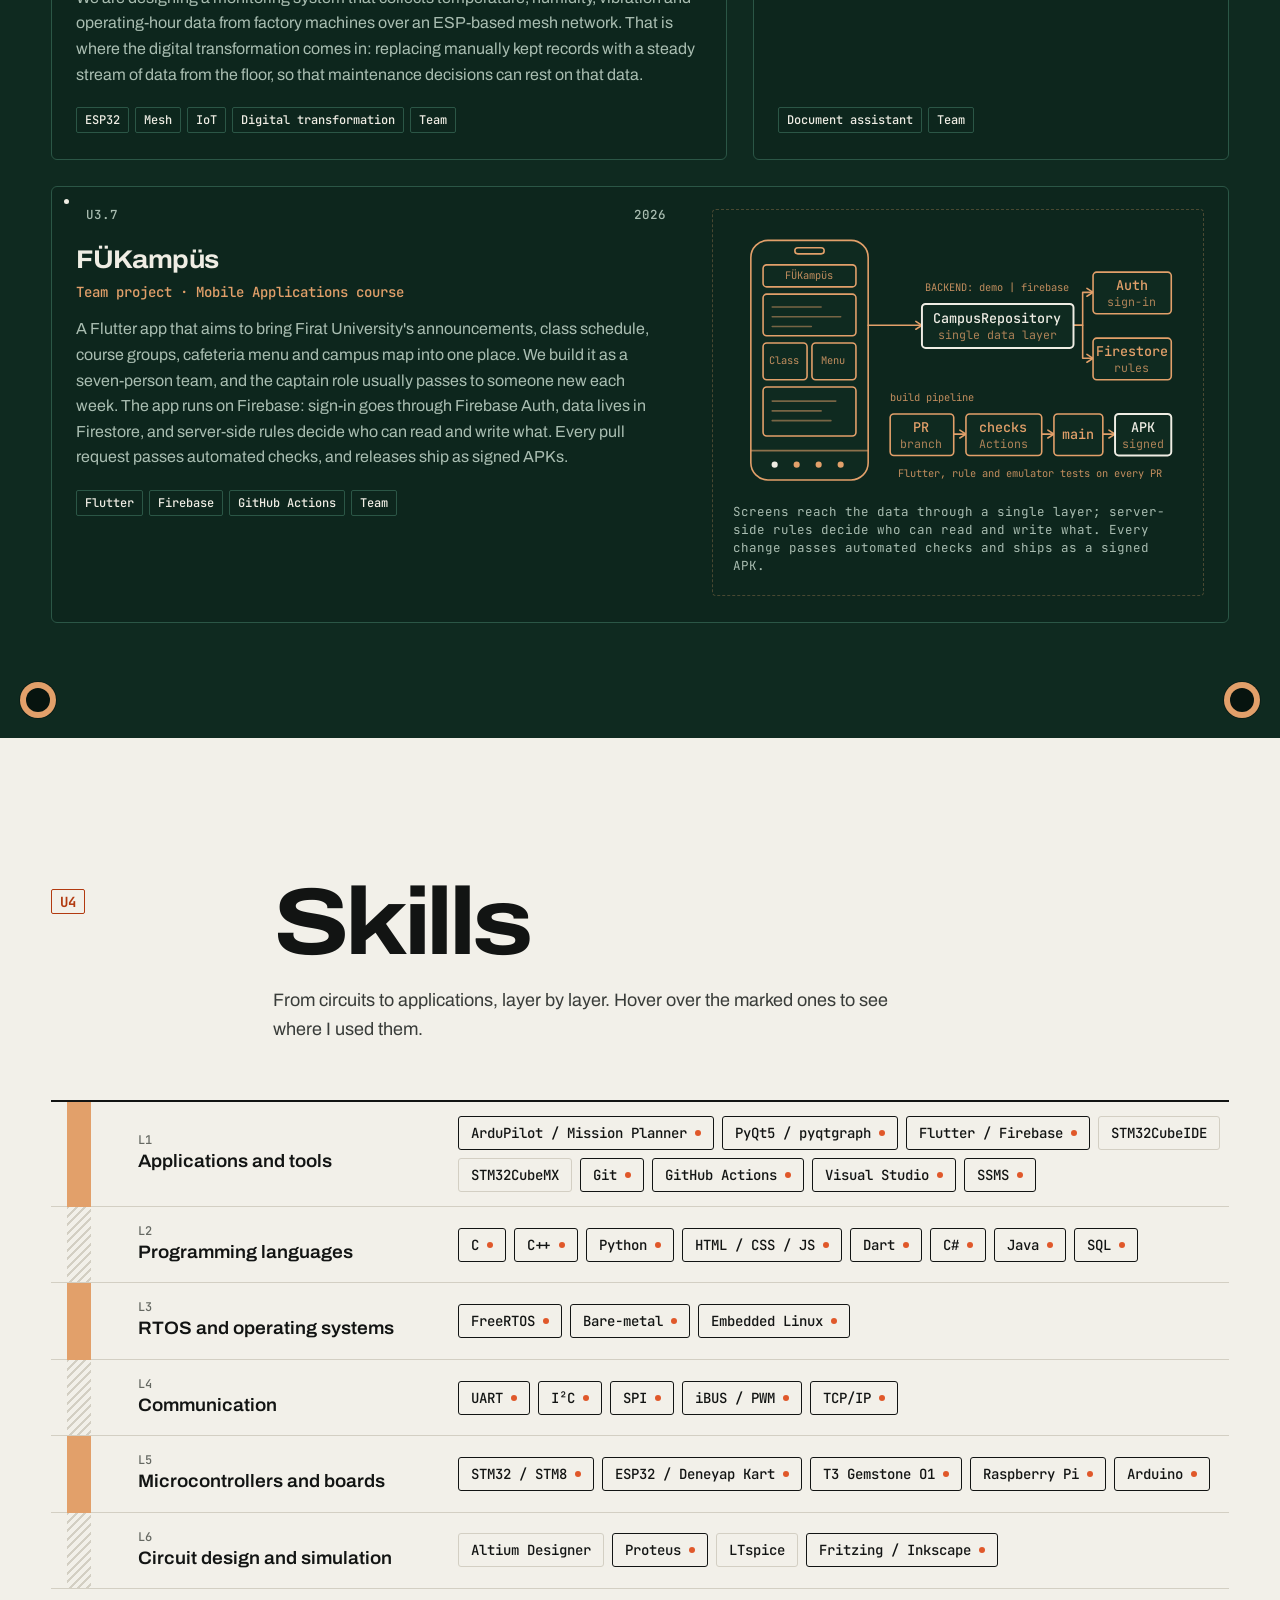
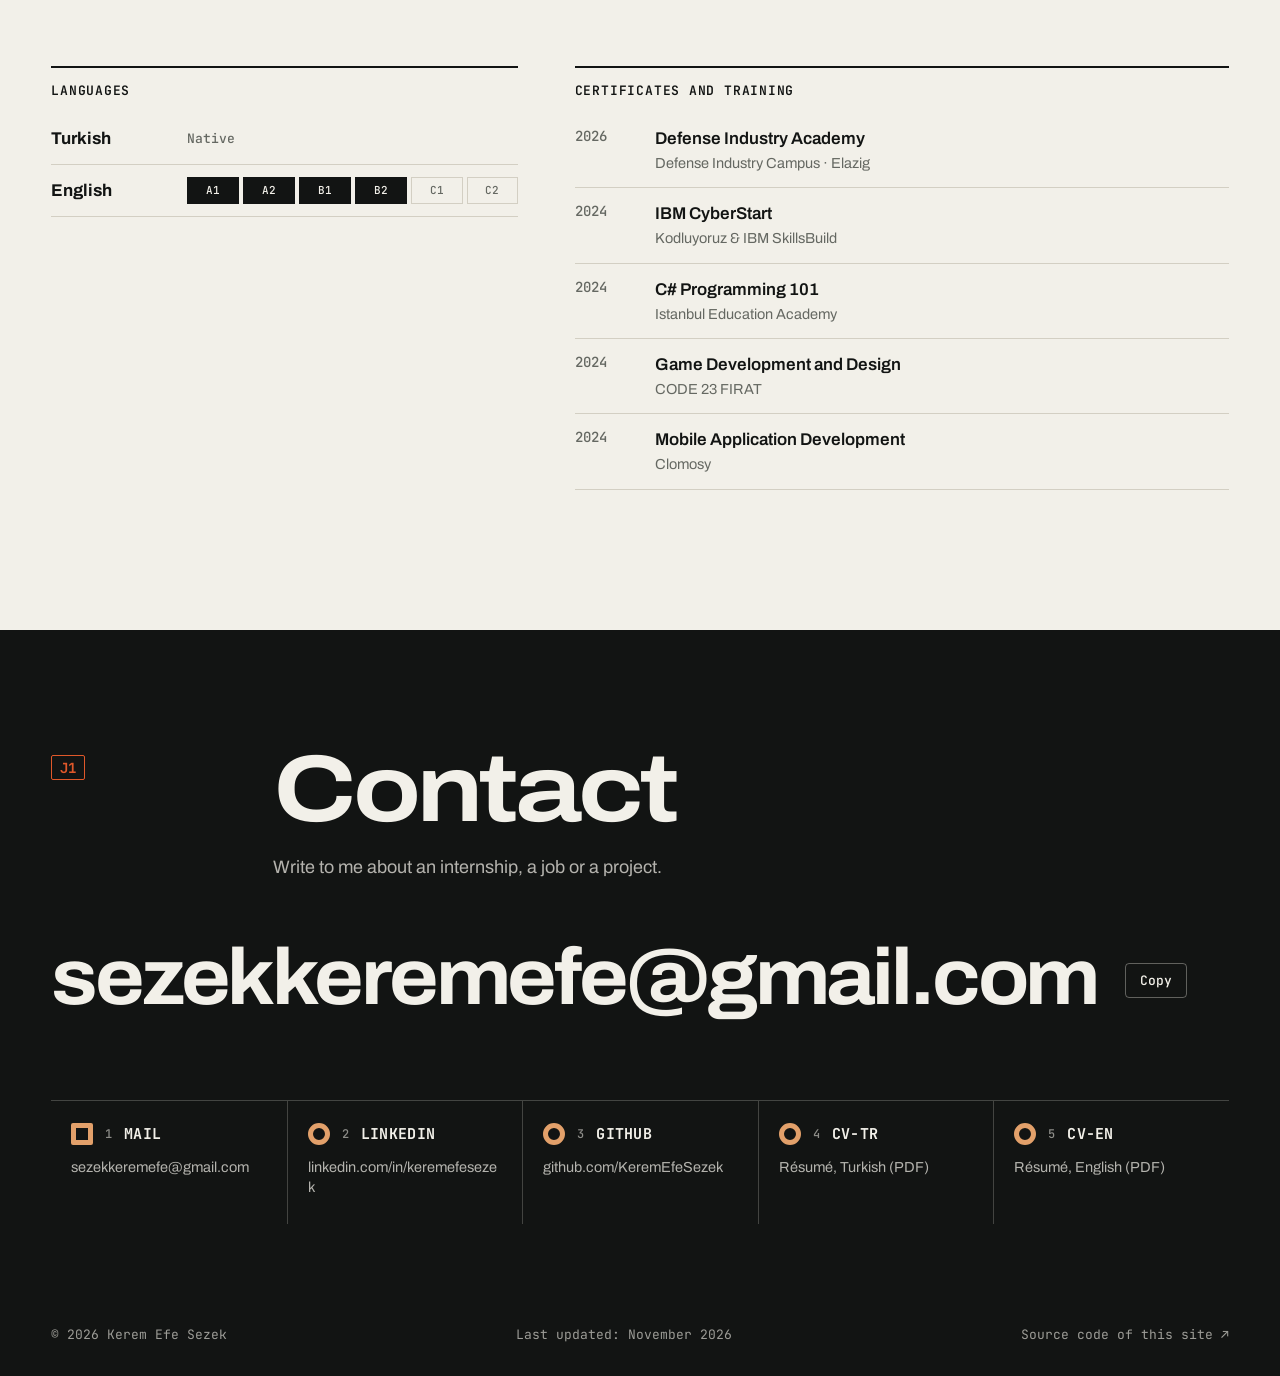
==== commit 87778a2d: "Rewrite about, project and experience texts; slow down logo animation - About section rewritten as a" ====
--- a/en/index.html
+++ b/en/index.html
@@ -95,7 +95,7 @@
             <span class="scope-sim" data-i18n="scope.sim">simulation</span>
           </div>
         </div>
-        <figcaption data-hint="scope.cap">A small simulation of the problem from my Repkon internship: anomaly detection on a vibration signal. Move the pointer quickly across the plot to shake it.</figcaption>
+        <figcaption data-hint="scope.cap">A simple simulation of anomaly detection on vibration data. Move the pointer quickly across the plot to add vibration.</figcaption>
       </figure>
     </div>
 
@@ -103,7 +103,7 @@
       <dl class="facts">
         <div><dt>VTOL</dt><dd data-i18n="f1">UAV moved from Pixhawk to the T3 Gemstone O1; it made its first flight on the board.</dd></div>
         <div><dt>12</dt><dd data-i18n="f2">different ST sensor boards supported by the monitoring app I built on a Raspberry Pi 5 at Repkon.</dd></div>
-        <div><dt>2</dt><dd data-i18n="f3">TEKNOFEST teams; captain and electronics lead of the Underwater Rocket Team.</dd></div>
+        <div><dt>2</dt><dd data-i18n="f3">TEKNOFEST teams; in 2026 I was captain and electronics lead of the Underwater Rocket Team.</dd></div>
         <div><dt>2027</dt><dd data-i18n="f4">Expected graduation, in June.</dd></div>
       </dl>
     </div>
@@ -114,12 +114,12 @@
       <header class="sec-h"><span class="ref">U1</span><h2 data-i18n="about.title">About</h2></header>
       <div class="about">
         <div class="about-side">
-          <p class="about-lead" data-i18n="about.p1">I'm a final-year Computer Engineering student at Firat University, focused on embedded systems and low-level software.</p>
+          <p class="about-lead" data-i18n="about.p1">Hi, I'm Kerem Efe Sezek. I'm a final-year Computer Engineering student at Firat University, and I work on embedded systems.</p>
           <p class="about-loc"><span aria-hidden="true">⌖</span> <span data-i18n="about.loc">Elazig, Turkey</span></p>
         </div>
         <div class="about-text">
-          <p data-i18n="about.p2">In summer 2026 I did two internships. At the T3 Foundation Deneyap Kart Unit we moved a VTOL UAV from Pixhawk to the T3 Gemstone O1; I did the wiring, receiver integration and calibration, and the aircraft made its first flight on the board. In the same internship I wrote the subsystem software of a mapping robot and prepared example projects and a Fritzing part for Deneyap Kart. At Repkon I selected a board for vibration anomaly detection and wrote embedded software that detects anomalies in real time, then built a Raspberry Pi 5 monitoring app that supports 12 different ST sensor boards.</p>
-          <p data-i18n="about.p3">Most of my experience with STM32 and ESP32 firmware, peripheral integration, power management and system architecture comes from TEKNOFEST teams. I am interested in autonomous systems, the defense industry, robotics and embedded software.</p>
+          <p data-i18n="about.p2">What I enjoy most is seeing code I wrote run on a board and turn into something real: the first meaningful reading from a sensor, a motor starting to spin, an aircraft lifting off. That interest grew with the TEKNOFEST teams I joined at university, where I learned most of what I know about writing firmware, designing sensor and power systems, and thinking a system through from start to finish.</p>
+          <p data-i18n="about.p3">In summer 2026 I interned at the T3 Foundation and Repkon, and I volunteer as a mentor for student projects at the Ipek Yolu Center. I want to work on autonomous systems, the defense industry and robotics. You can find my experience and projects below.</p>
           <div class="about-now">
             <h3 data-i18n="about.now">Now</h3>
             <ul id="now"></ul>
@@ -131,7 +131,7 @@
 
   <section class="sec" id="experience">
     <div class="wrap">
-      <header class="sec-h"><span class="ref">U2</span><h2 data-i18n="exp.title">Experience</h2><p data-hint="exp.hint">From today backwards. Hover the lines with a dotted underline to open a detail window.</p></header>
+      <header class="sec-h"><span class="ref">U2</span><h2 data-i18n="exp.title">Experience</h2><p data-hint="exp.hint">From today backwards. Hover over a line with a dotted underline to see the details.</p></header>
       <ol class="tl" id="tl"></ol>
     </div>
   </section>
@@ -146,14 +146,14 @@
       <path d="M420 84H324l-40 40h-4"/><circle cx="274" cy="124" r="6"/>
     </svg>
     <div class="wrap">
-      <header class="sec-h"><span class="ref">U3</span><h2 data-i18n="proj.title">Projects</h2><p data-i18n="proj.sub">TEKNOFEST teams, my graduation project and course projects. Figures are simplified from project reports and my notes; buttons marked + open extra figures.</p></header>
+      <header class="sec-h"><span class="ref">U3</span><h2 data-i18n="proj.title">Projects</h2><p data-i18n="proj.sub">Here you can look through the projects I have worked on with TEKNOFEST teams, in my courses and for my graduation project.</p></header>
       <div class="cards" id="cards"></div>
     </div>
   </section>
 
   <section class="sec" id="skills">
     <div class="wrap">
-      <header class="sec-h"><span class="ref">U4</span><h2 data-i18n="skills.title">Skills</h2><p data-i18n="skills.sub">From circuits to applications, layer by layer. Hover the marked ones to see where I used them.</p></header>
+      <header class="sec-h"><span class="ref">U4</span><h2 data-i18n="skills.title">Skills</h2><p data-i18n="skills.sub">From circuits to applications, layer by layer. Hover over the marked ones to see where I used them.</p></header>
       <div class="stack" id="stack"></div>
       <div class="extras">
         <div>
--- a/assets/css/site.css
+++ b/assets/css/site.css
@@ -156,7 +156,7 @@
 .lg { display: inline-block; min-height: 1em; min-width: 1px; }
 .lg-ch { display: inline-block; transition: color .9s ease; }
 .lg-hl { color: var(--lg-accent); }
-.lg-enter { animation: lg-enter .16s ease-out both; }
+.lg-enter { animation: lg-enter .28s ease-out both; }
 .lg-caret { display: inline-block; position: relative; width: 0; height: 0; }
 .lg-caret::before {
   content: ""; position: absolute; left: -.035em; bottom: -.14em;
@@ -166,7 +166,7 @@
 .lg-click::after {
   content: ""; position: absolute; left: -.32em; top: -.72em; width: .6em; height: .6em;
   border-radius: 50%; border: 2px solid var(--lg-caret); pointer-events: none;
-  animation: lg-ping .3s ease-out both;
+  animation: lg-ping .45s ease-out both;
 }
 .lg-key {
   position: absolute; left: 0; bottom: 100%; margin-bottom: 10px;
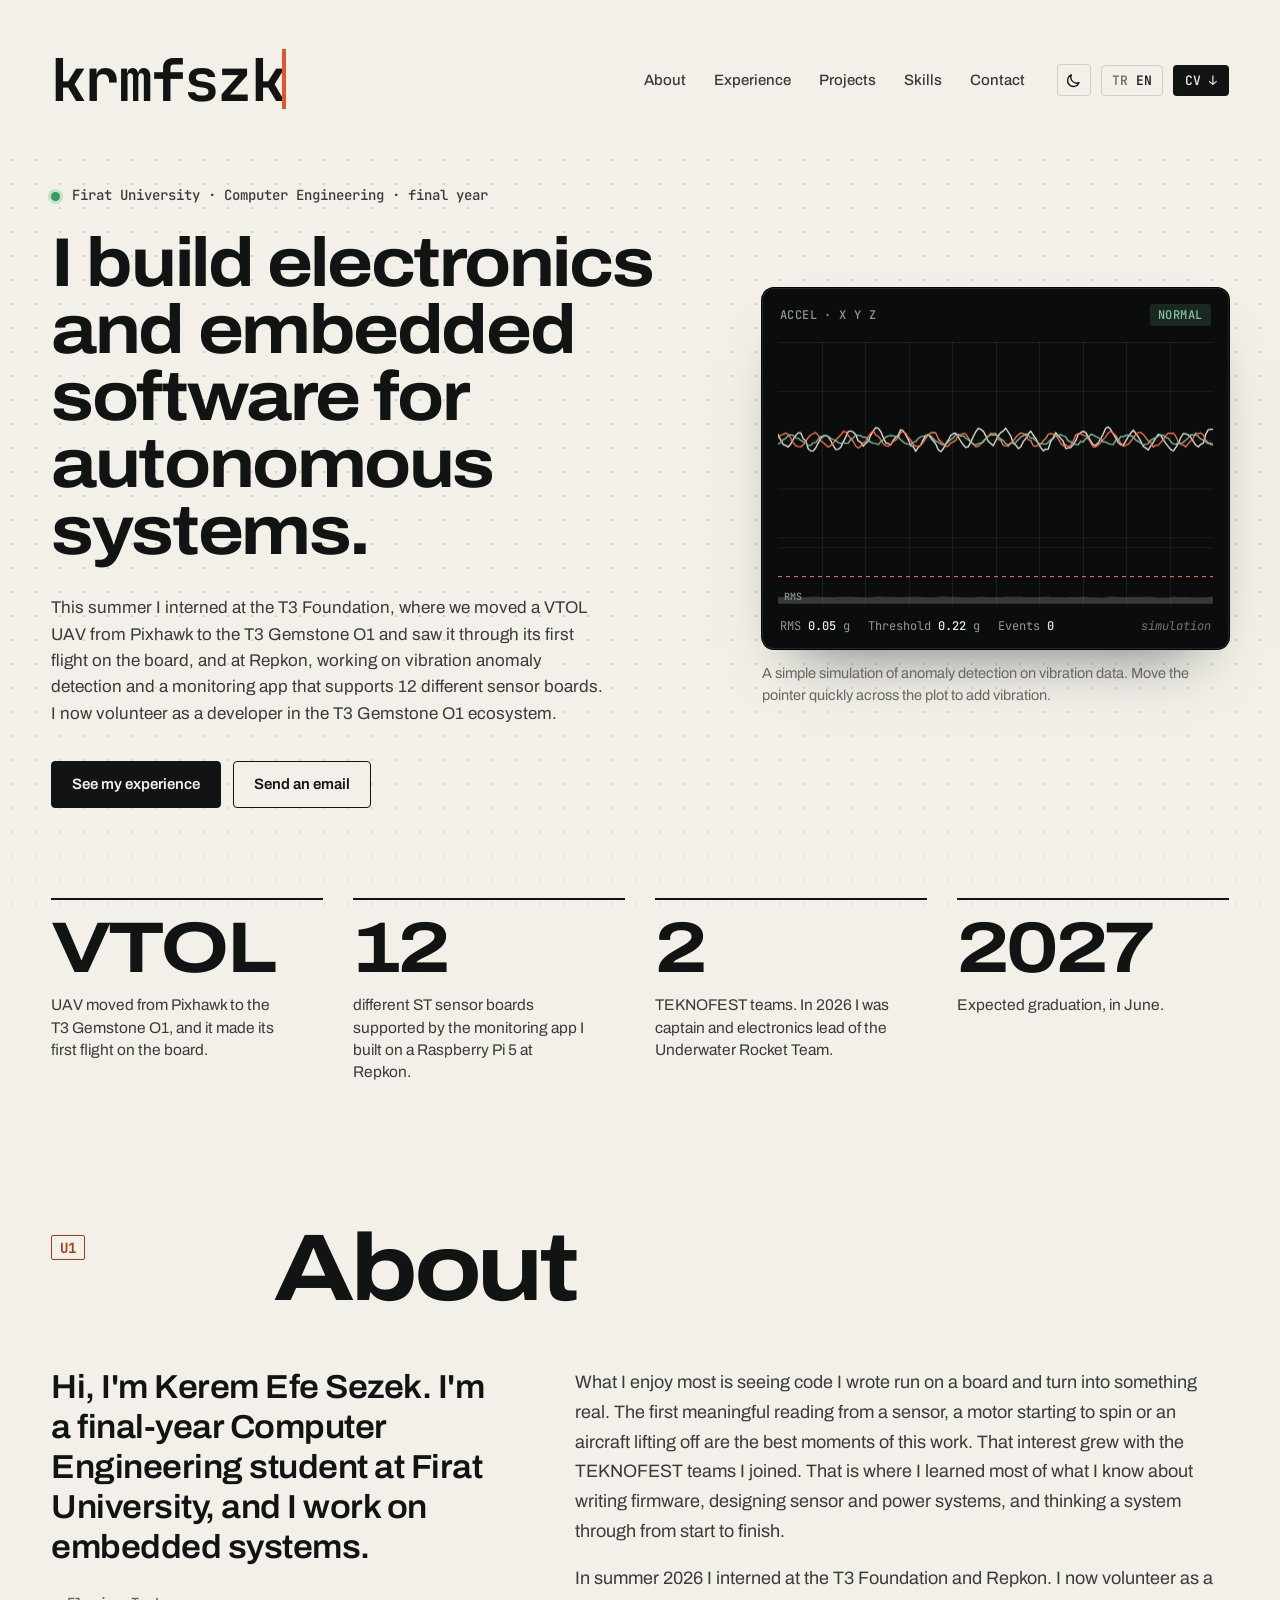
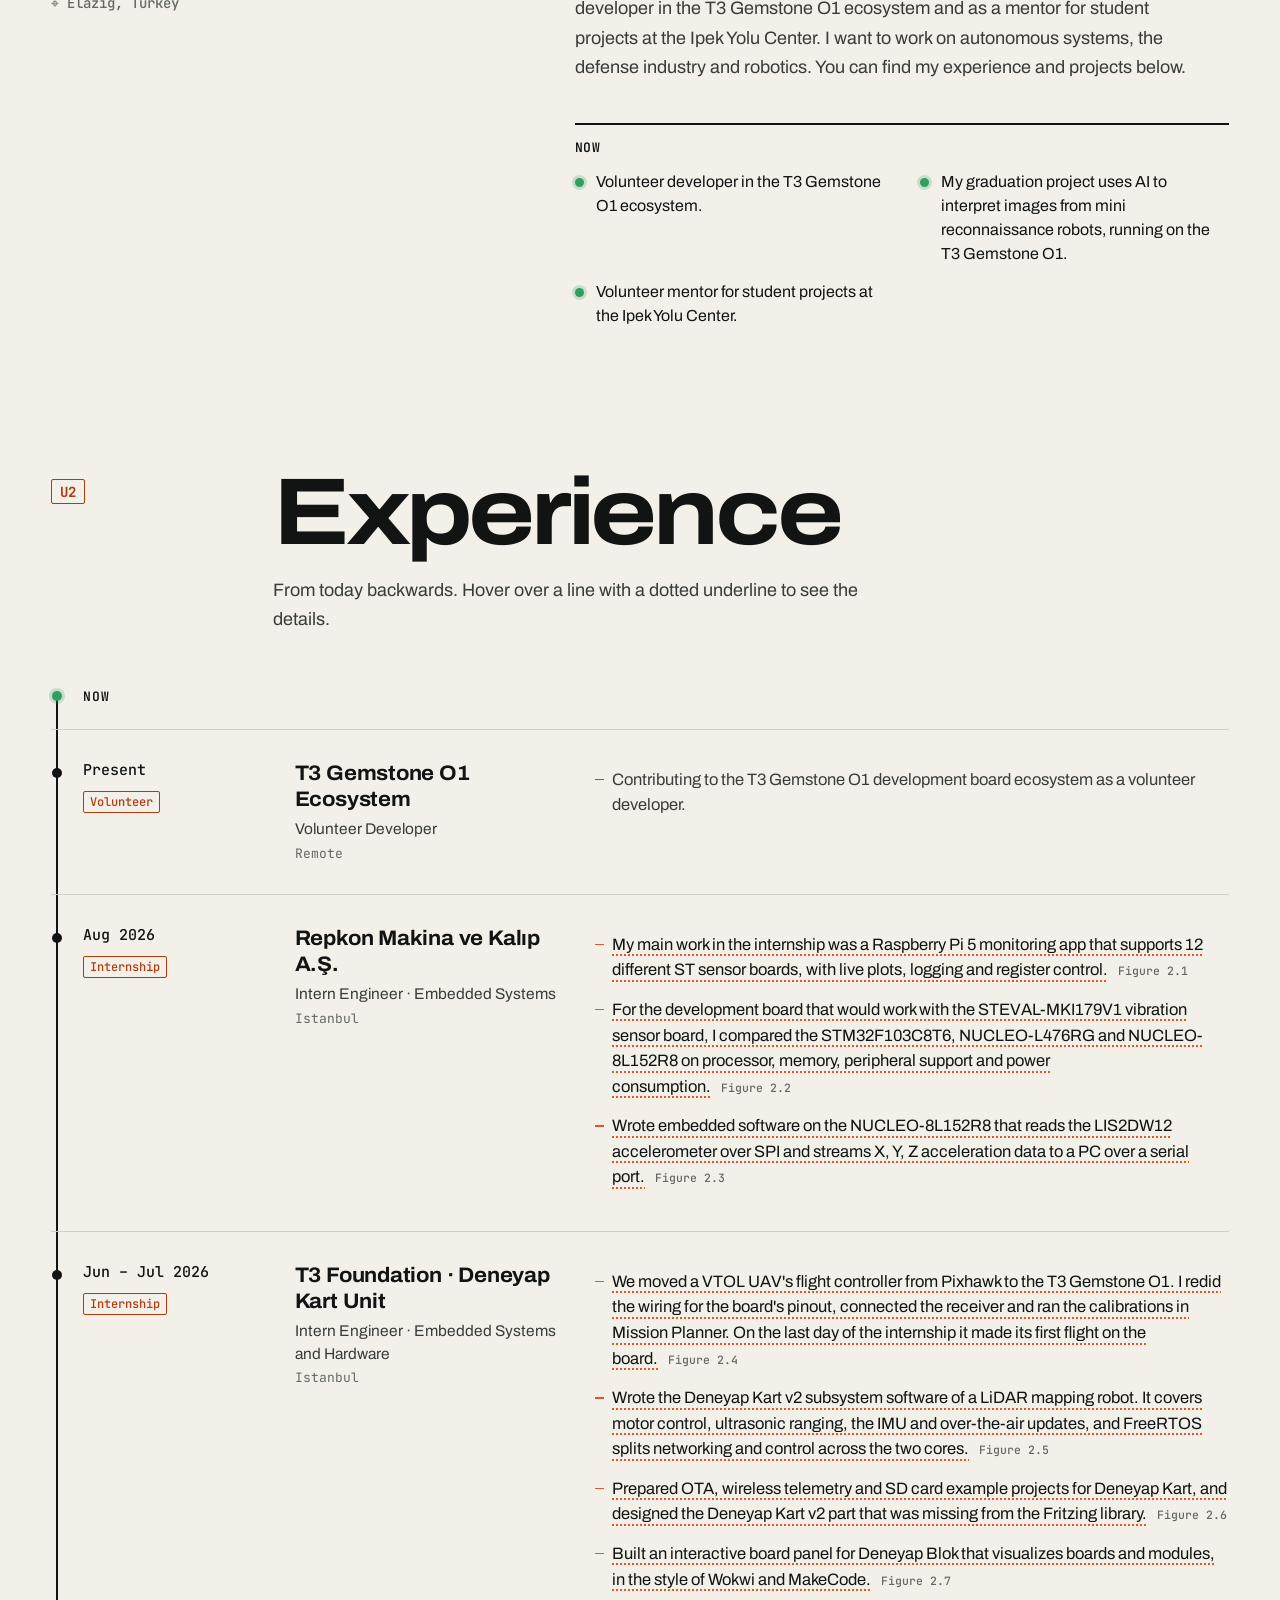
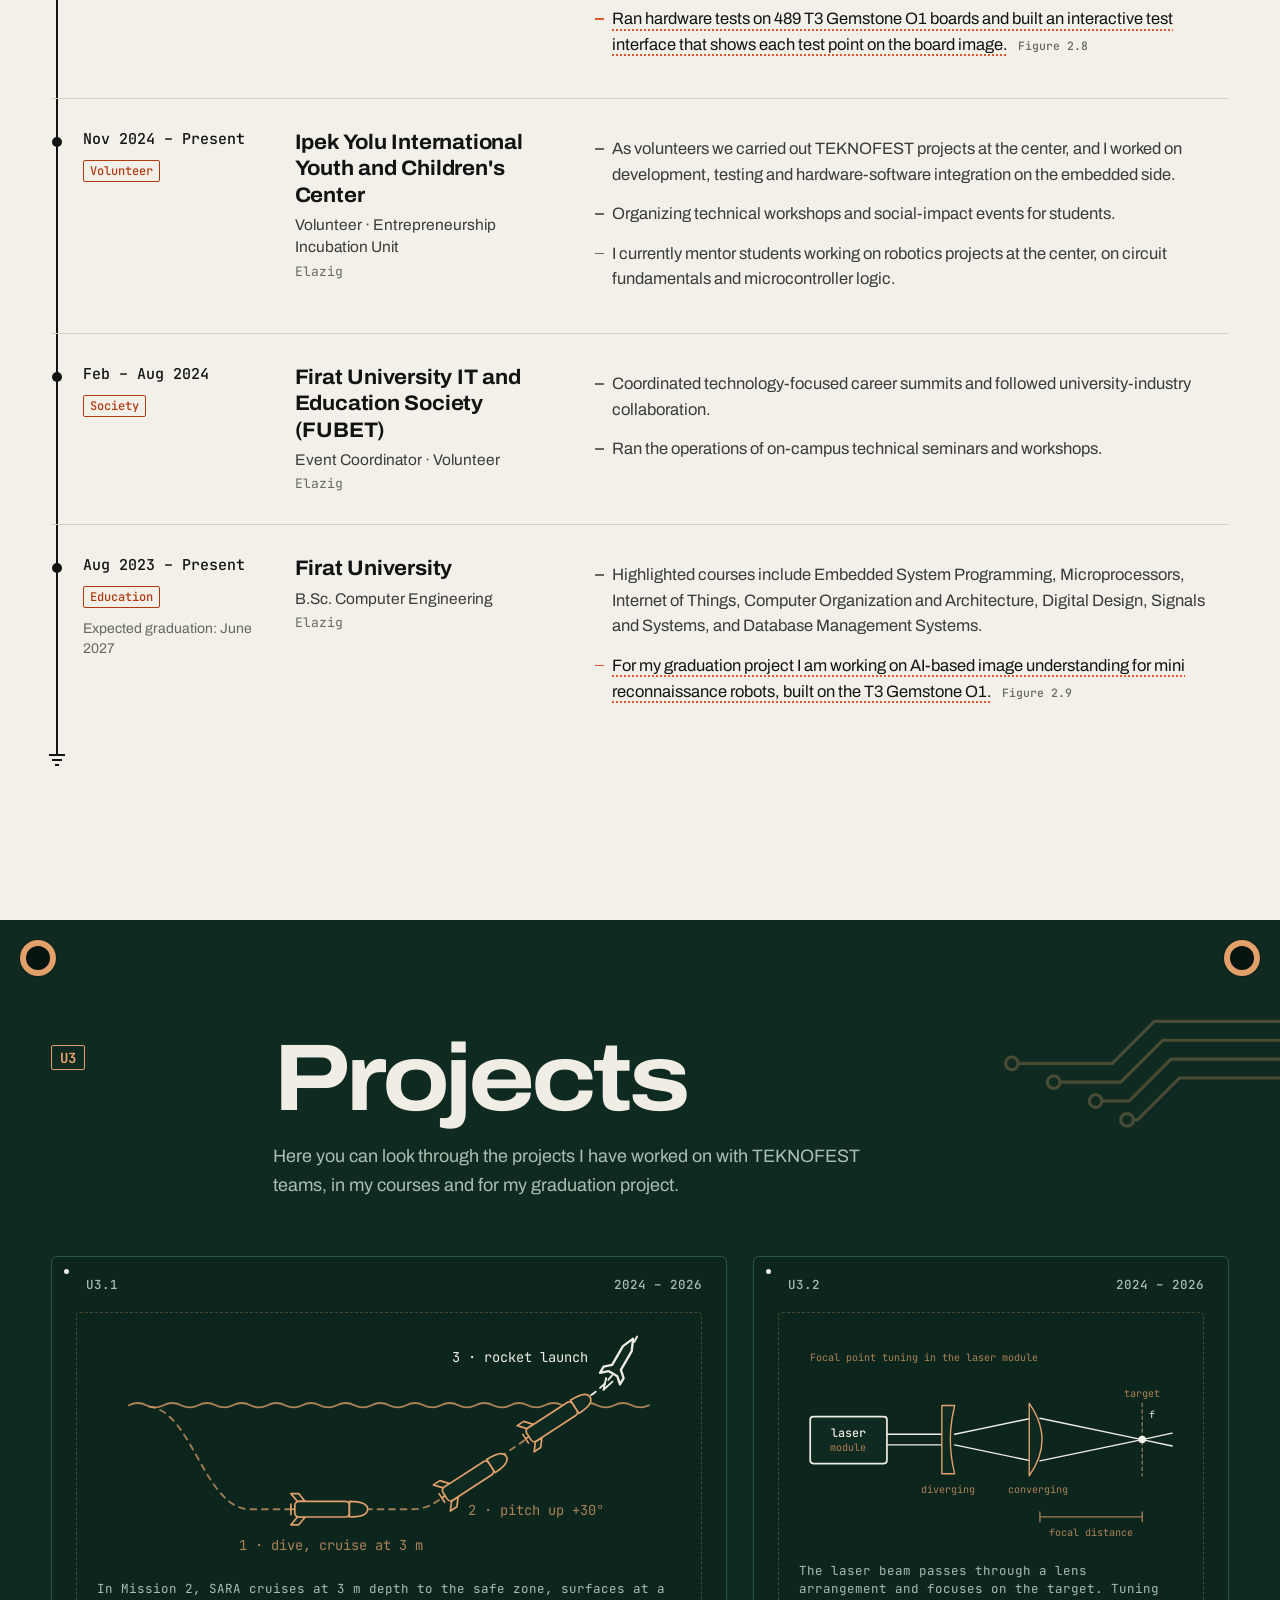
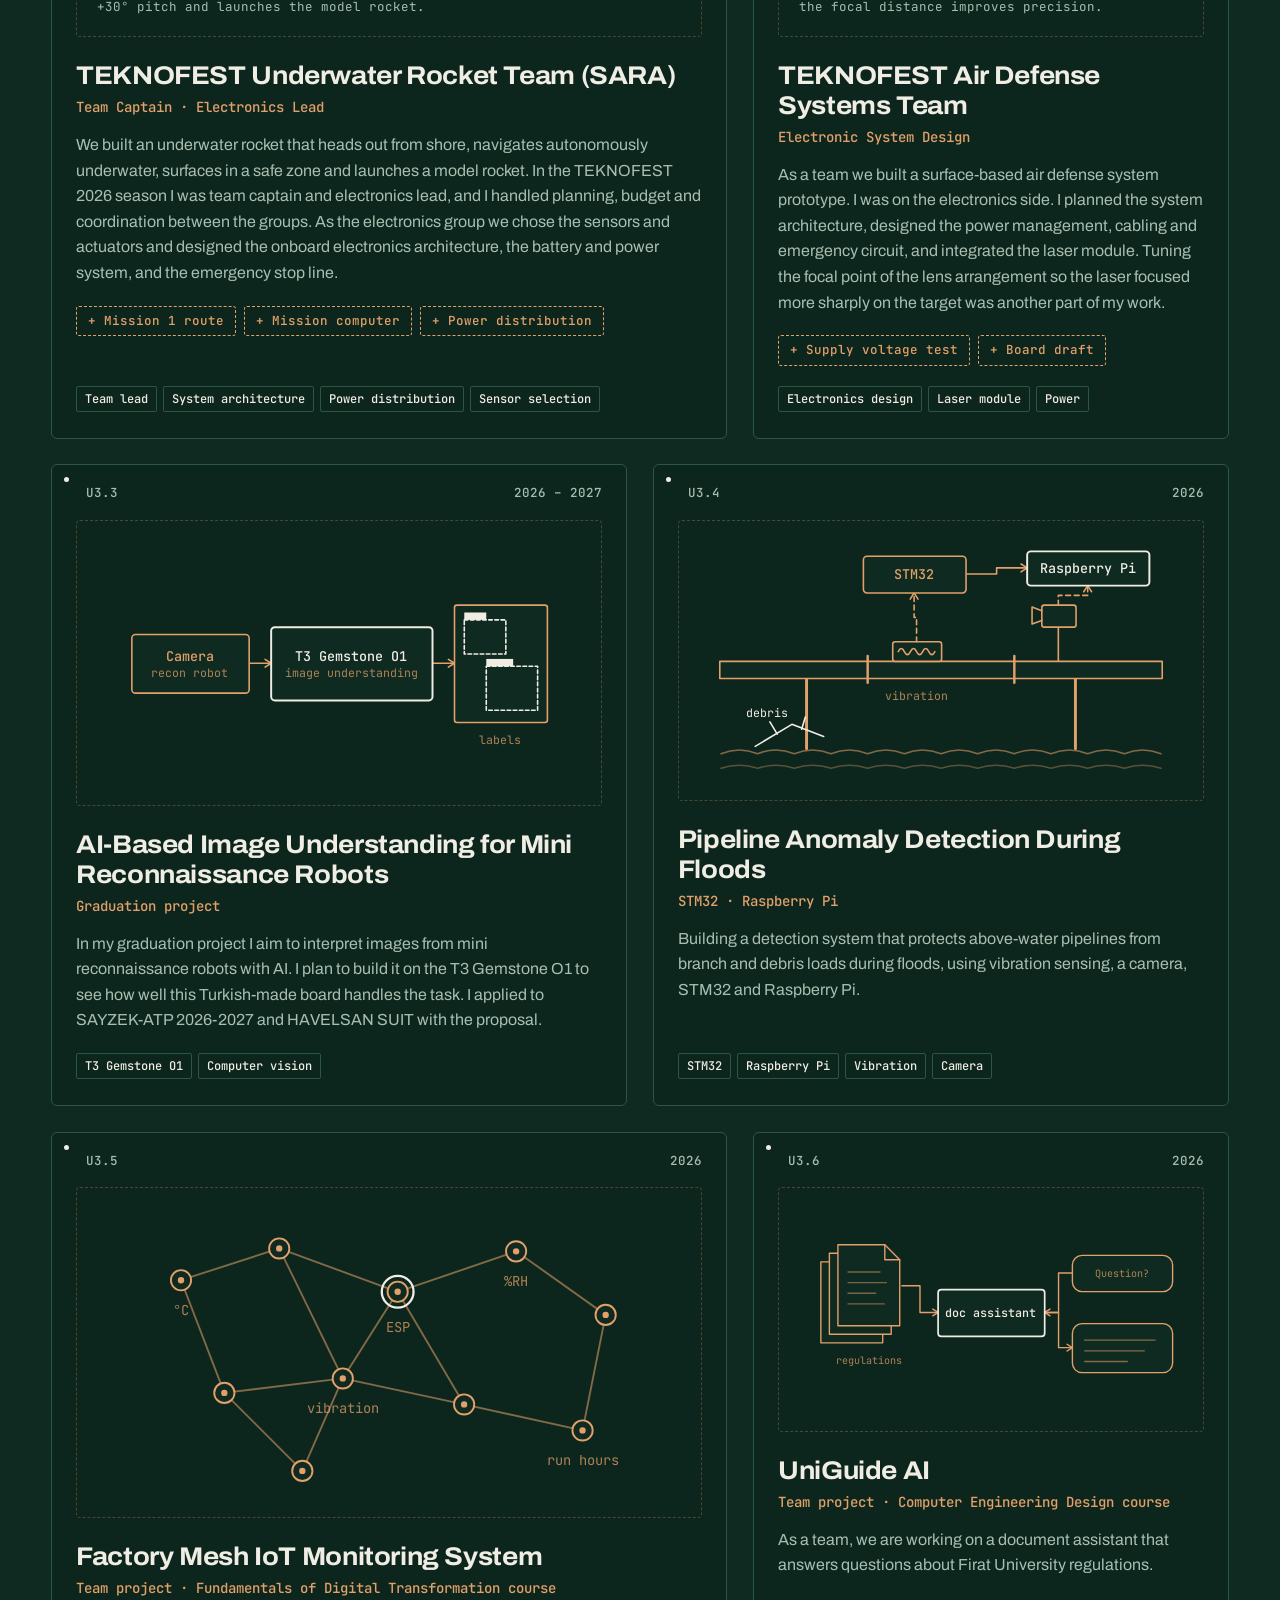
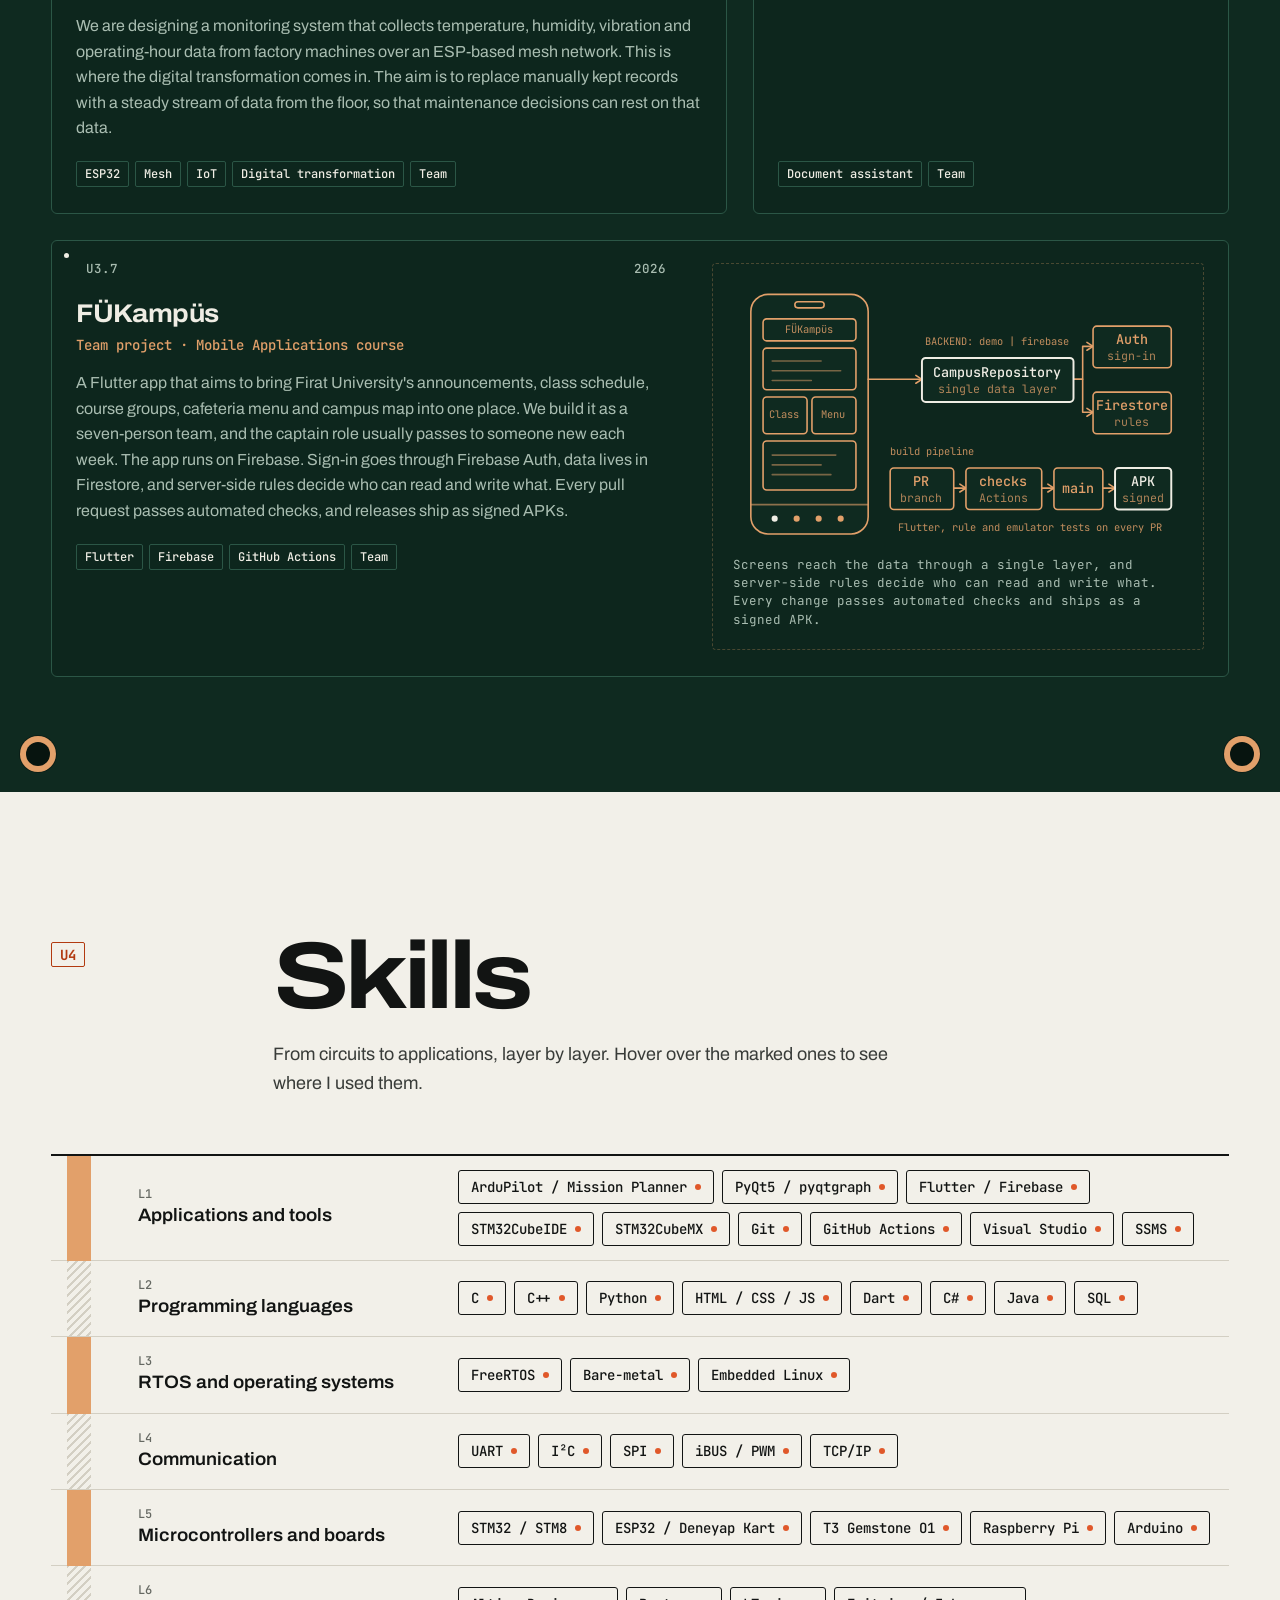
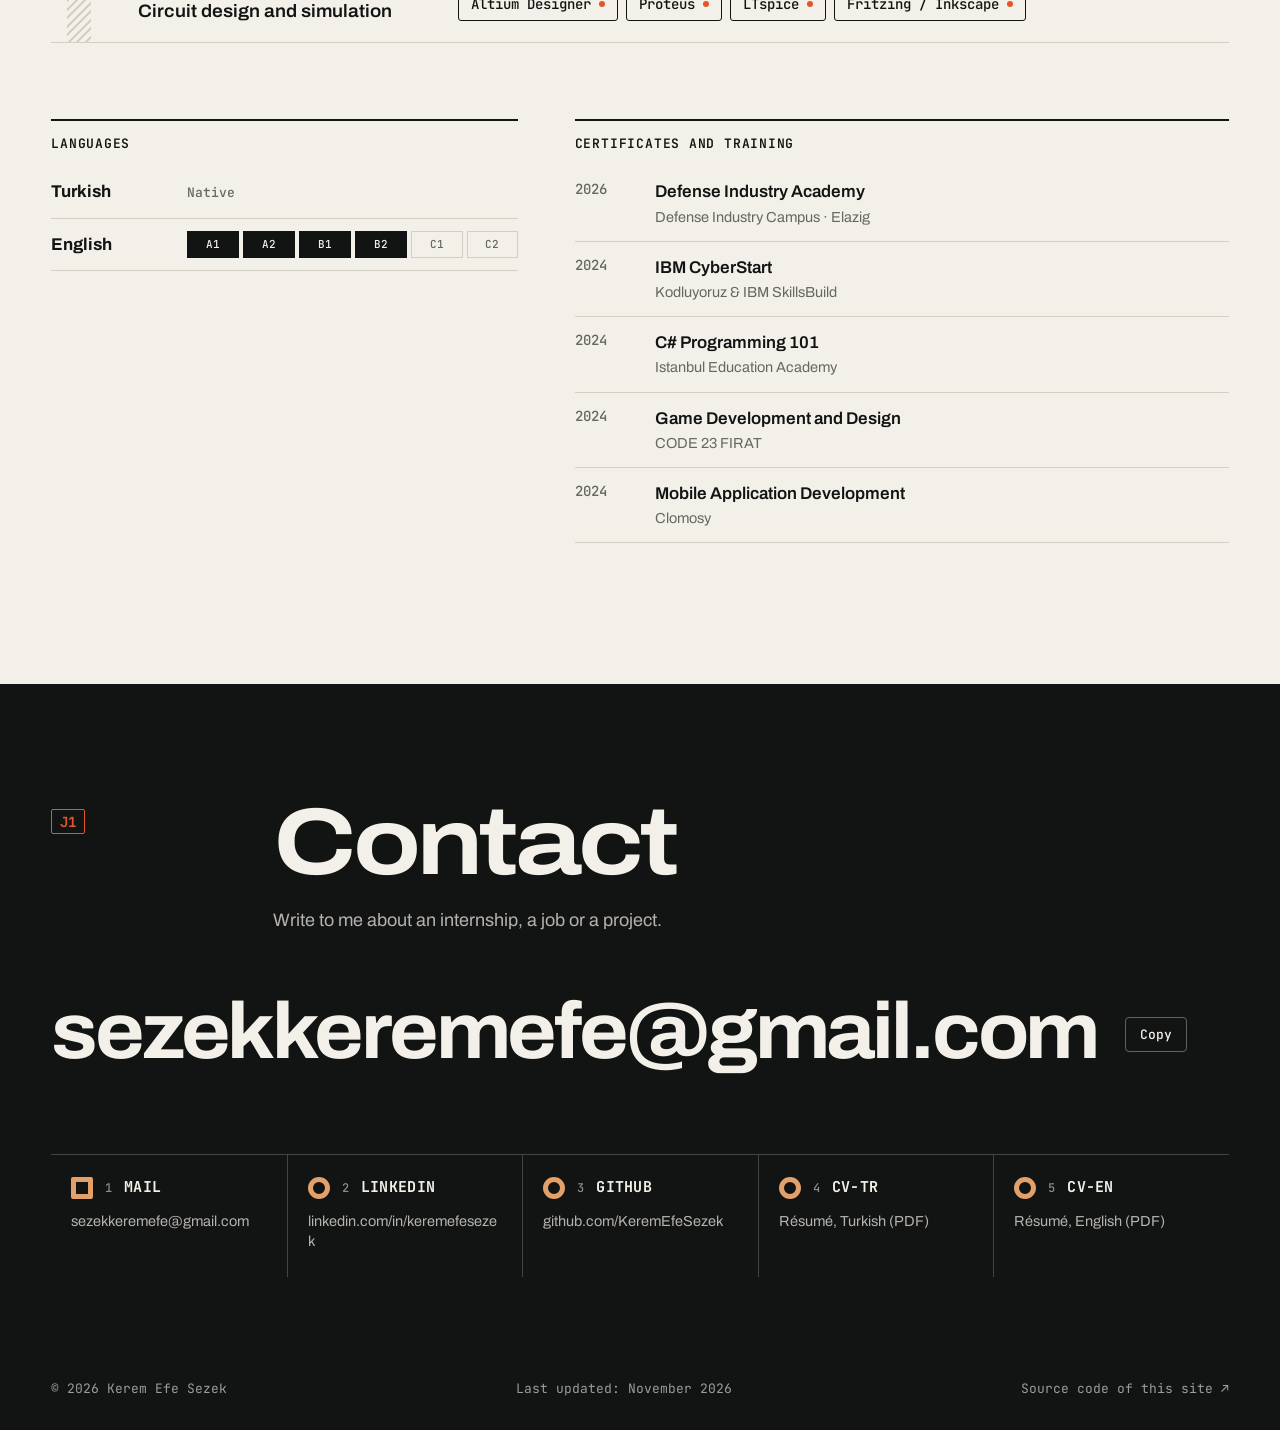
==== commit e440b40c: "Simplify sentences, bring back SARA figures without details, link more skills - Split colon and semi" ====
--- a/en/index.html
+++ b/en/index.html
@@ -101,9 +101,9 @@
 
     <div class="wrap">
       <dl class="facts">
-        <div><dt>VTOL</dt><dd data-i18n="f1">UAV moved from Pixhawk to the T3 Gemstone O1; it made its first flight on the board.</dd></div>
+        <div><dt>VTOL</dt><dd data-i18n="f1">UAV moved from Pixhawk to the T3 Gemstone O1, and it made its first flight on the board.</dd></div>
         <div><dt>12</dt><dd data-i18n="f2">different ST sensor boards supported by the monitoring app I built on a Raspberry Pi 5 at Repkon.</dd></div>
-        <div><dt>2</dt><dd data-i18n="f3">TEKNOFEST teams; in 2026 I was captain and electronics lead of the Underwater Rocket Team.</dd></div>
+        <div><dt>2</dt><dd data-i18n="f3">TEKNOFEST teams. In 2026 I was captain and electronics lead of the Underwater Rocket Team.</dd></div>
         <div><dt>2027</dt><dd data-i18n="f4">Expected graduation, in June.</dd></div>
       </dl>
     </div>
@@ -118,8 +118,8 @@
           <p class="about-loc"><span aria-hidden="true">⌖</span> <span data-i18n="about.loc">Elazig, Turkey</span></p>
         </div>
         <div class="about-text">
-          <p data-i18n="about.p2">What I enjoy most is seeing code I wrote run on a board and turn into something real: the first meaningful reading from a sensor, a motor starting to spin, an aircraft lifting off. That interest grew with the TEKNOFEST teams I joined at university, where I learned most of what I know about writing firmware, designing sensor and power systems, and thinking a system through from start to finish.</p>
-          <p data-i18n="about.p3">In summer 2026 I interned at the T3 Foundation and Repkon, and I volunteer as a mentor for student projects at the Ipek Yolu Center. I want to work on autonomous systems, the defense industry and robotics. You can find my experience and projects below.</p>
+          <p data-i18n="about.p2">What I enjoy most is seeing code I wrote run on a board and turn into something real. The first meaningful reading from a sensor, a motor starting to spin or an aircraft lifting off are the best moments of this work. That interest grew with the TEKNOFEST teams I joined. That is where I learned most of what I know about writing firmware, designing sensor and power systems, and thinking a system through from start to finish.</p>
+          <p data-i18n="about.p3">In summer 2026 I interned at the T3 Foundation and Repkon. I now volunteer as a developer in the T3 Gemstone O1 ecosystem and as a mentor for student projects at the Ipek Yolu Center. I want to work on autonomous systems, the defense industry and robotics. You can find my experience and projects below.</p>
           <div class="about-now">
             <h3 data-i18n="about.now">Now</h3>
             <ul id="now"></ul>
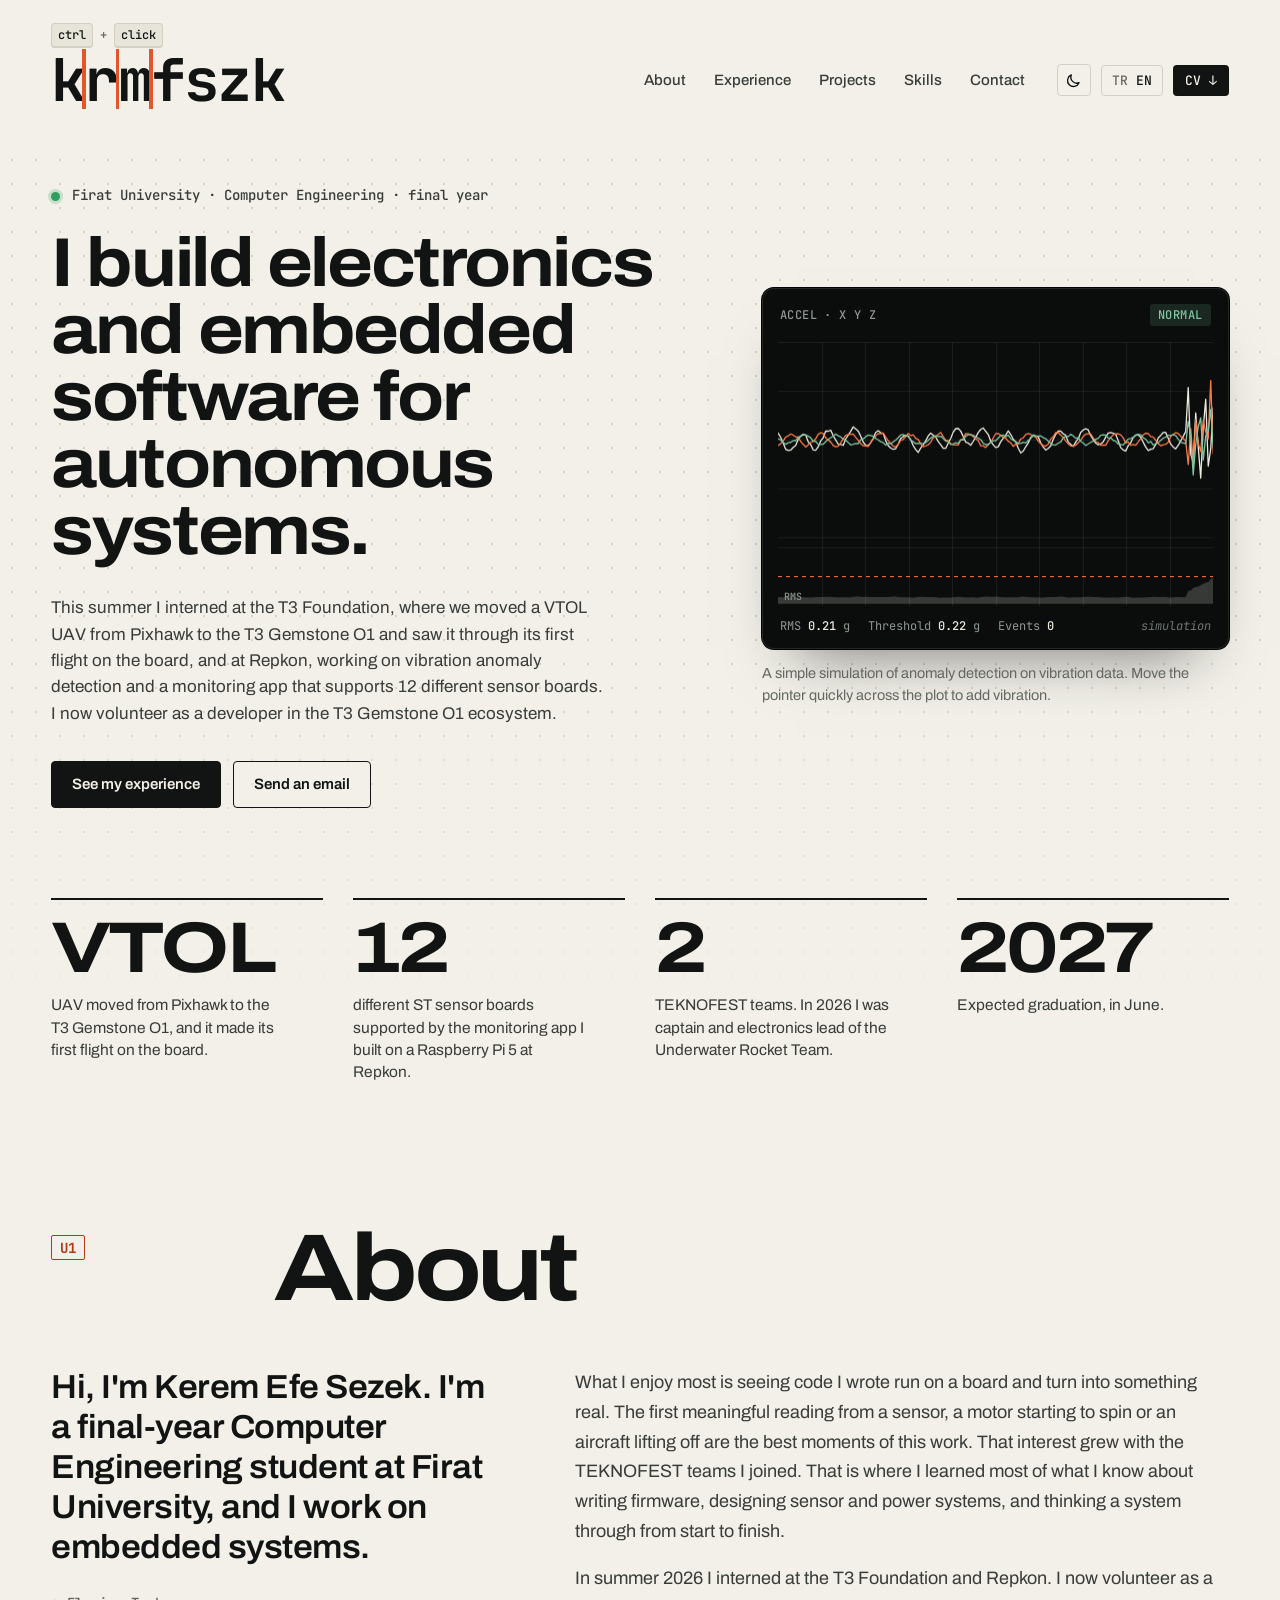
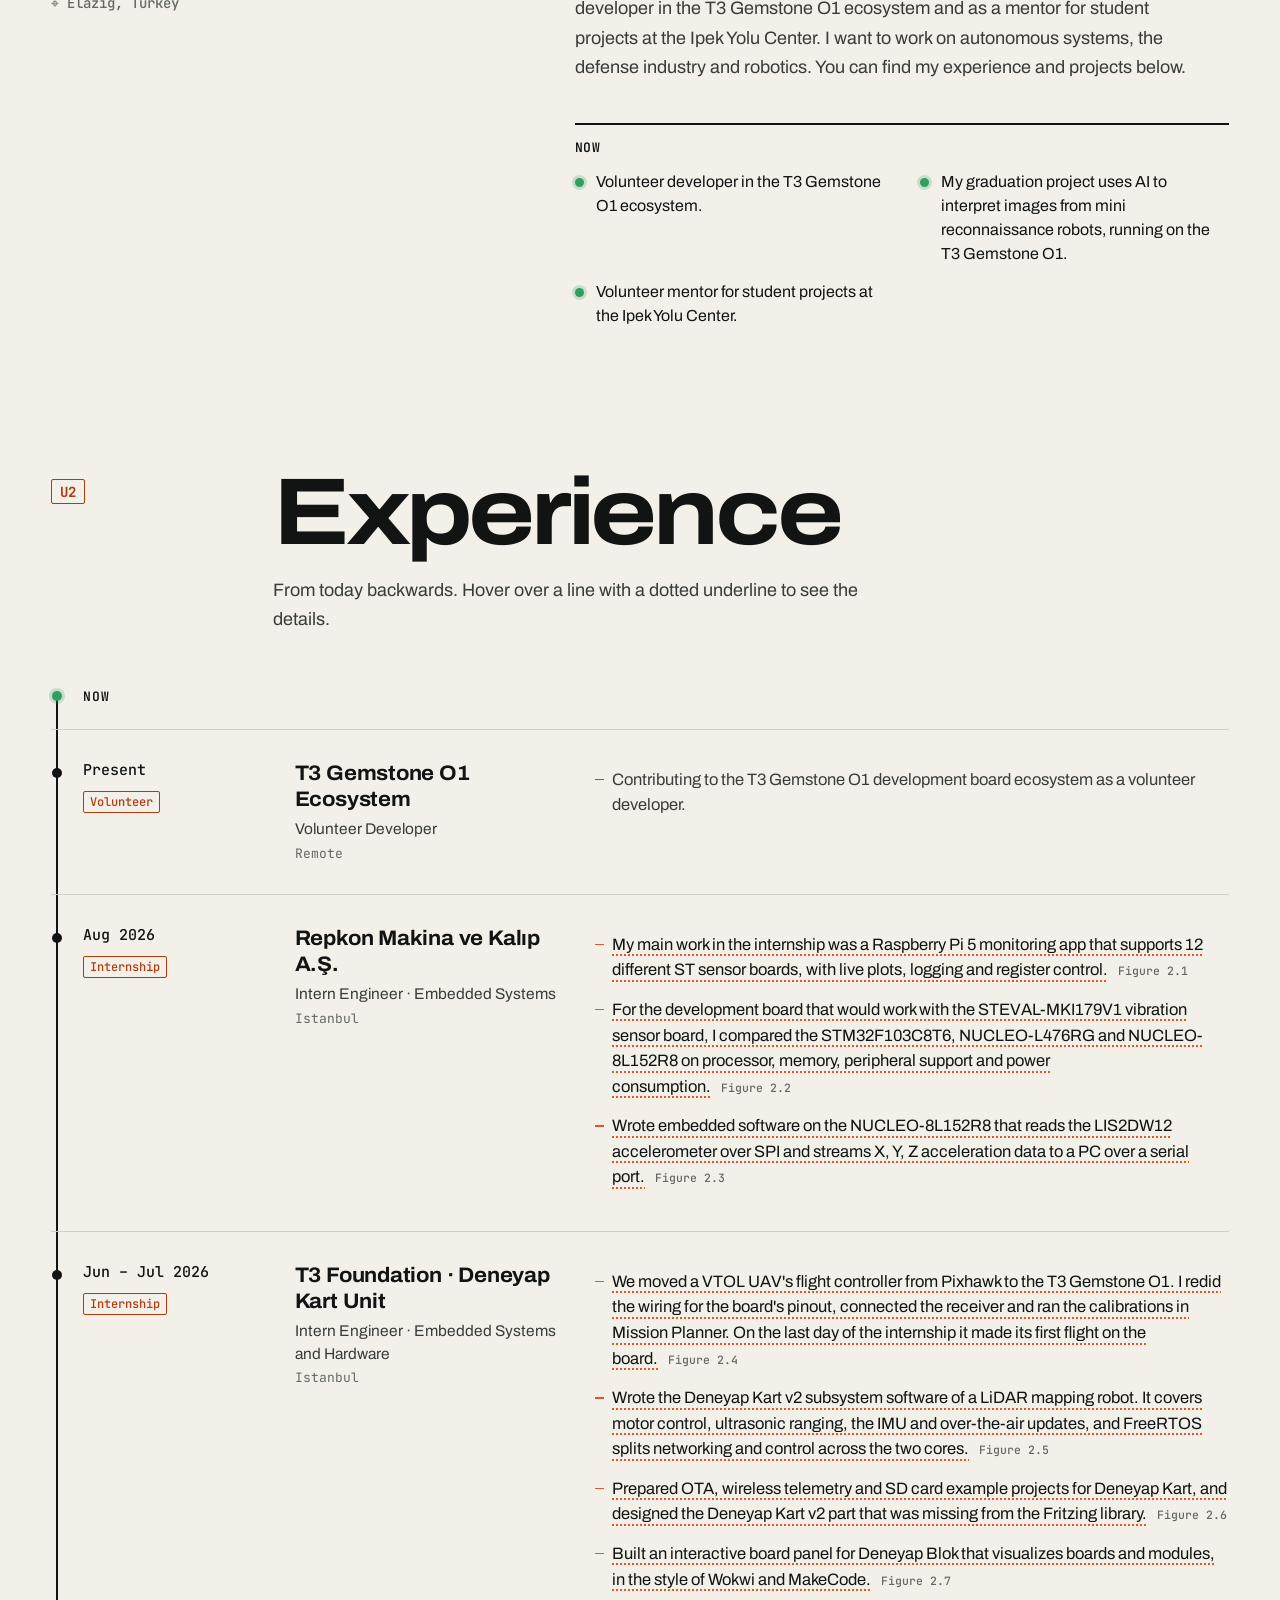
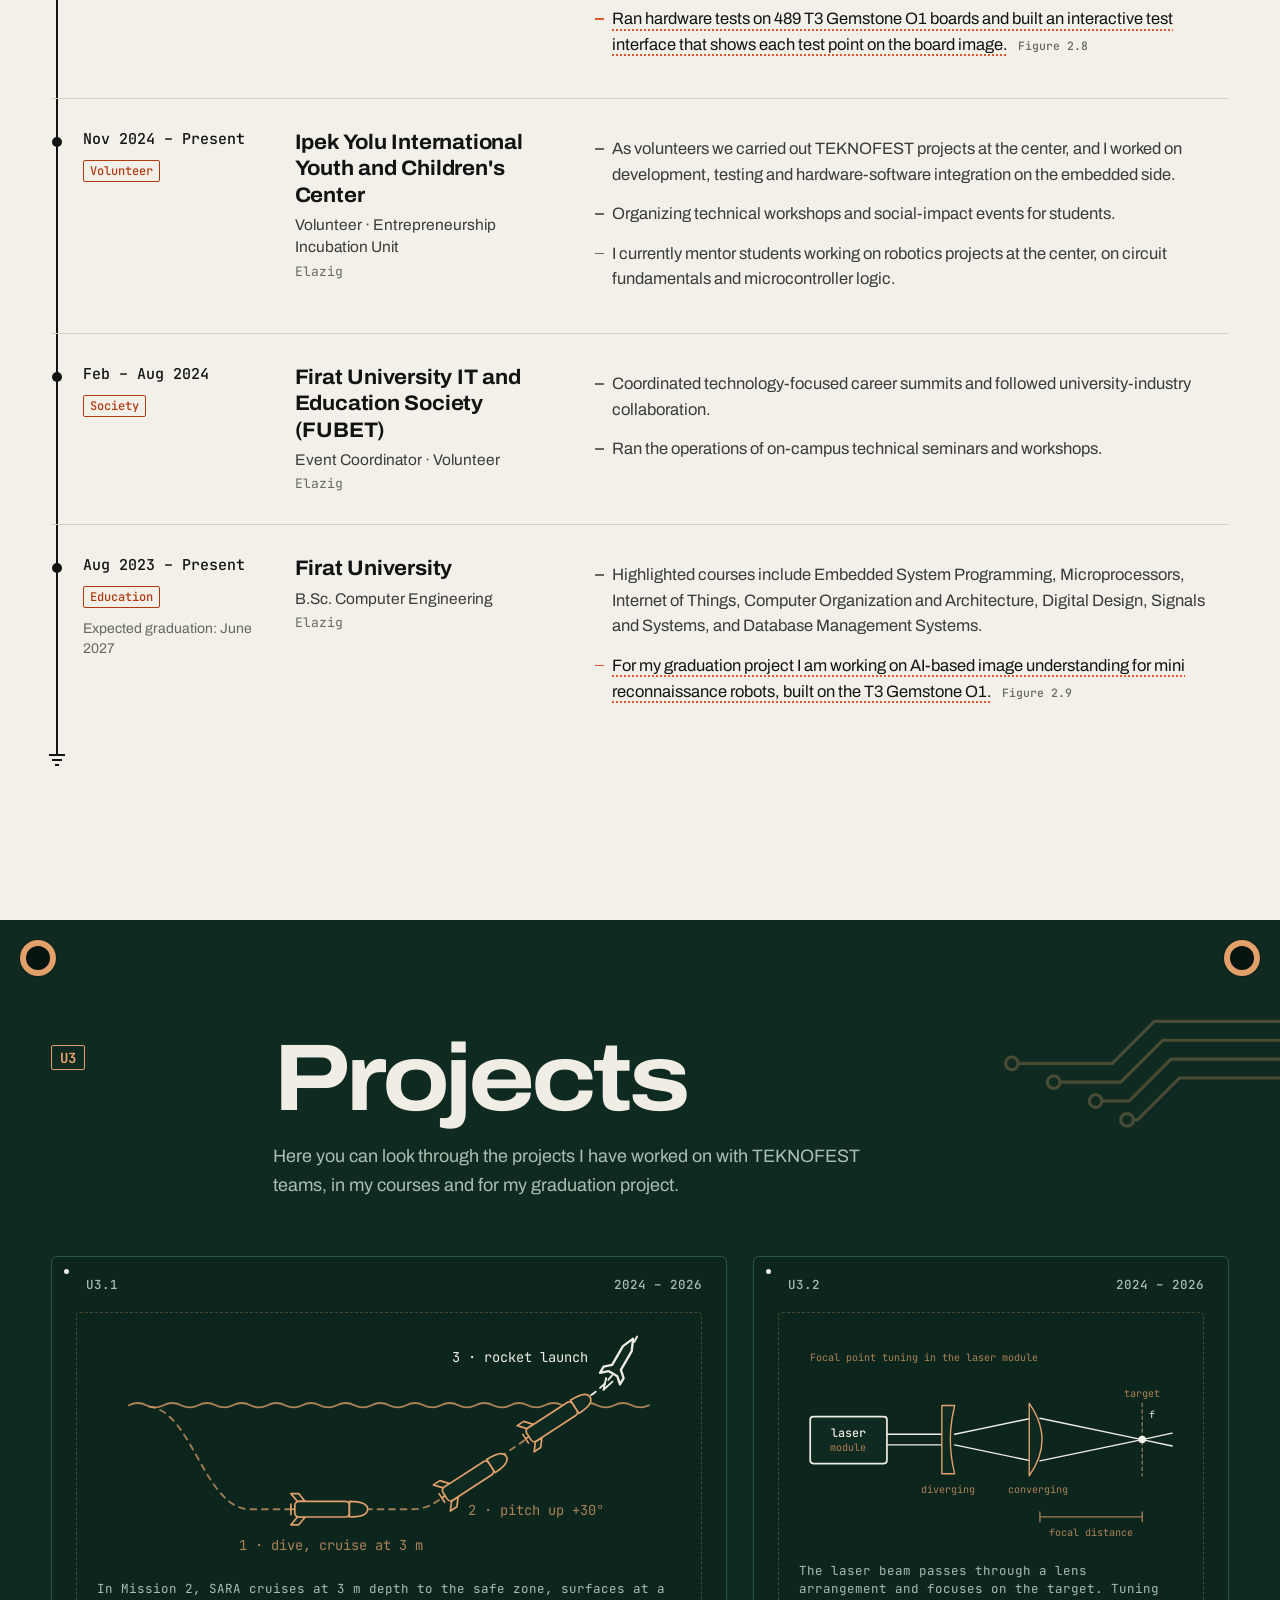
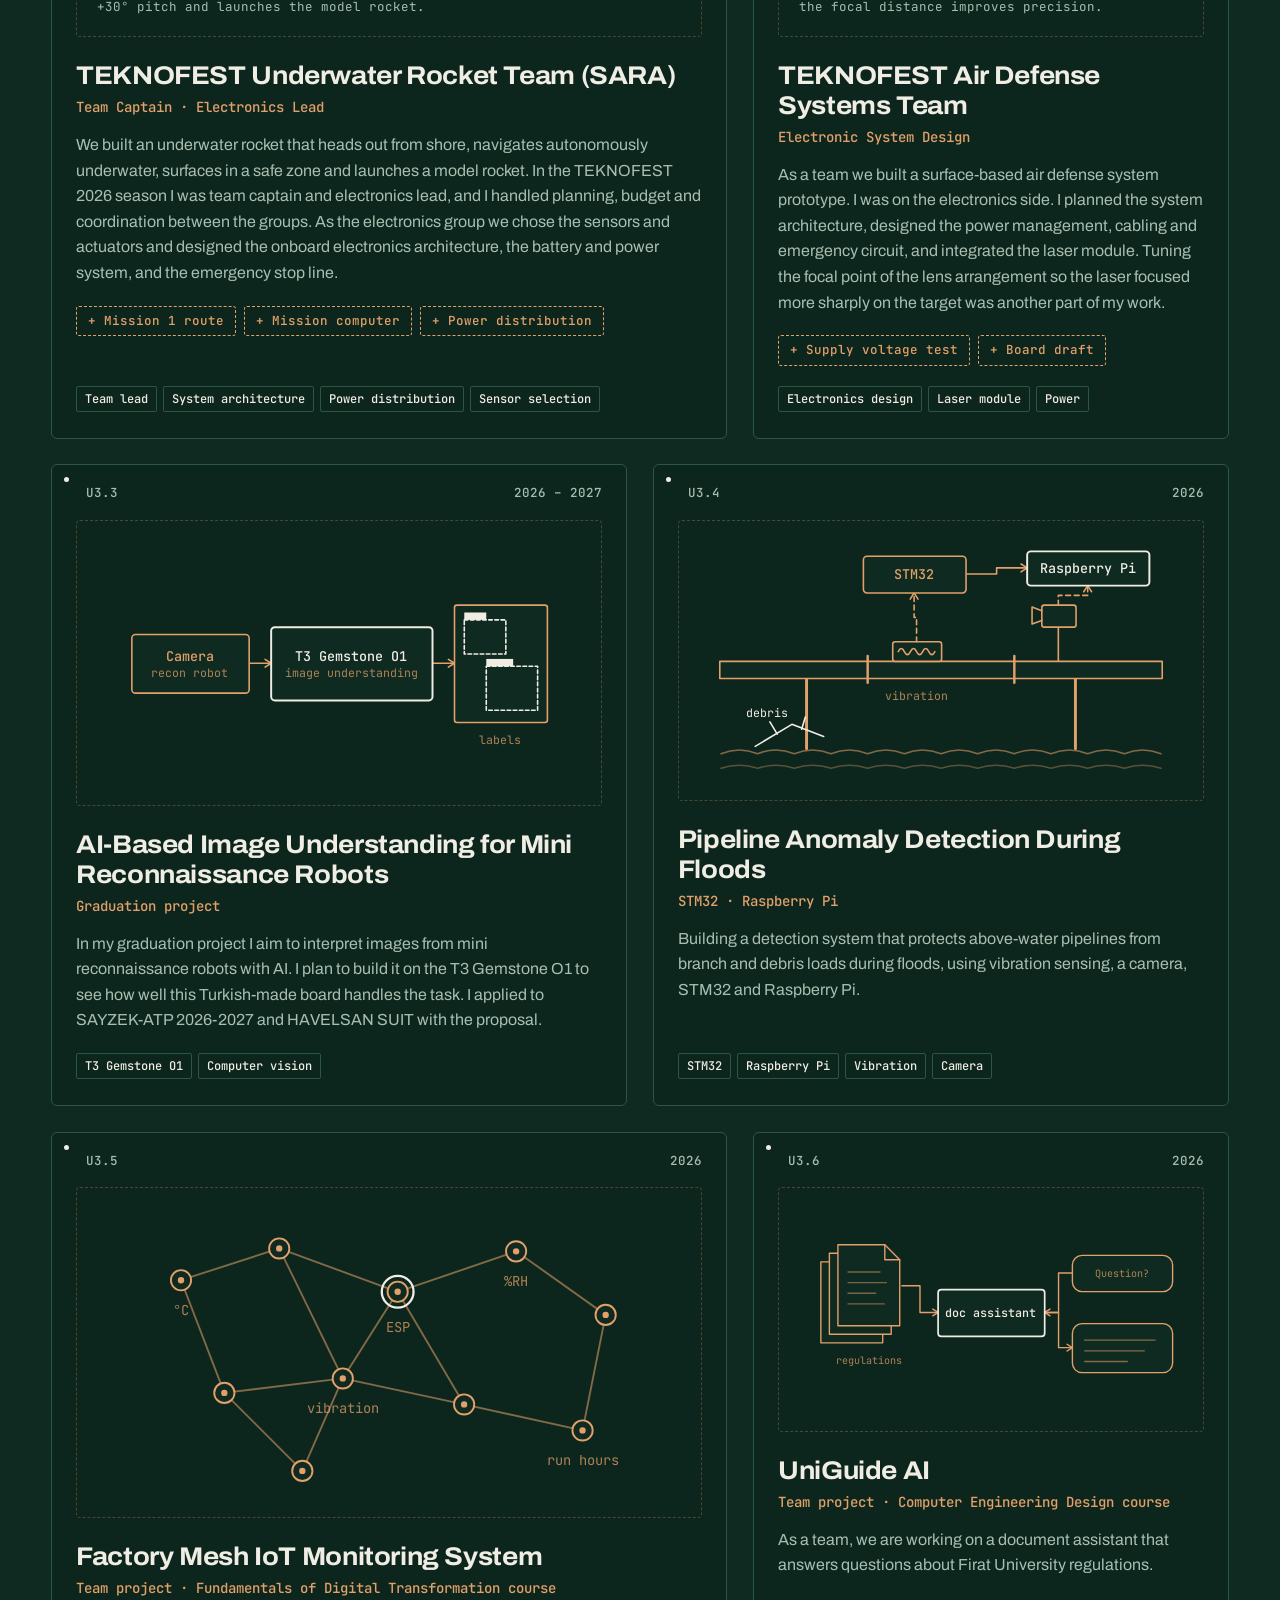
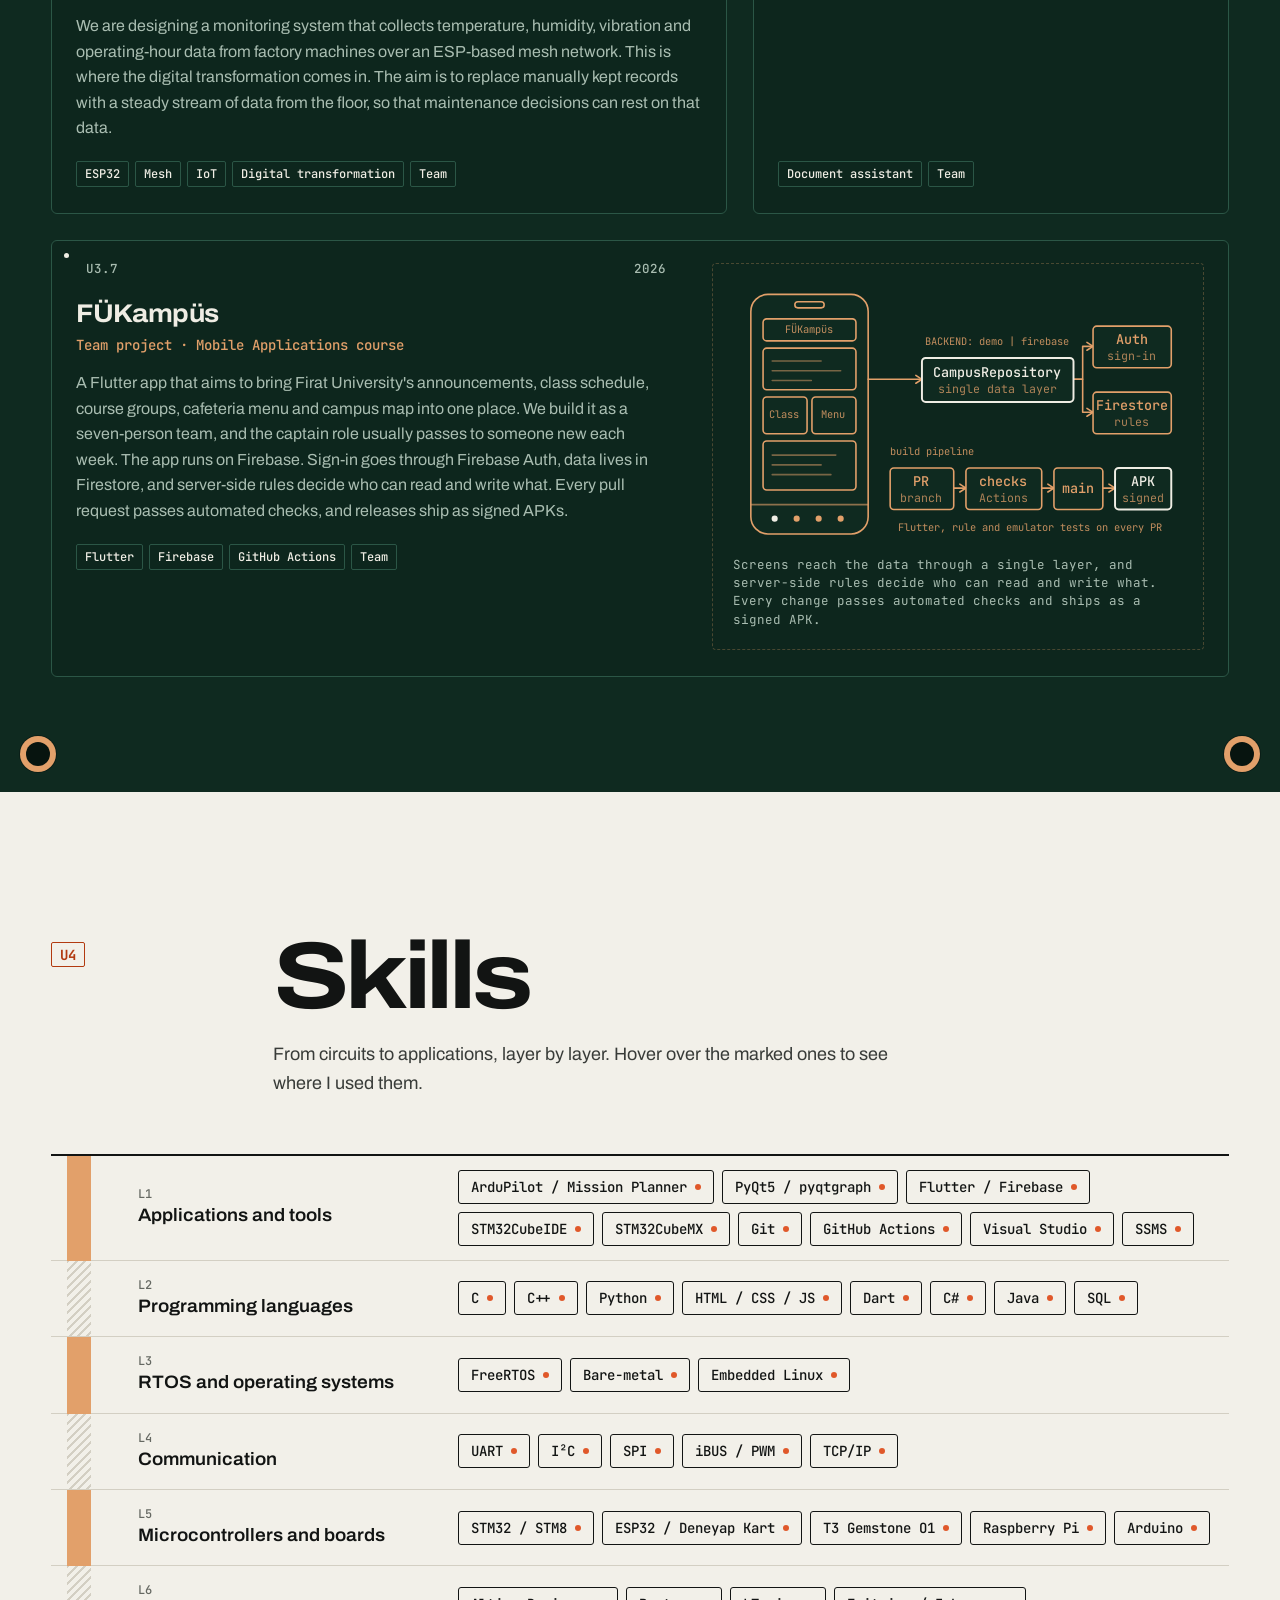
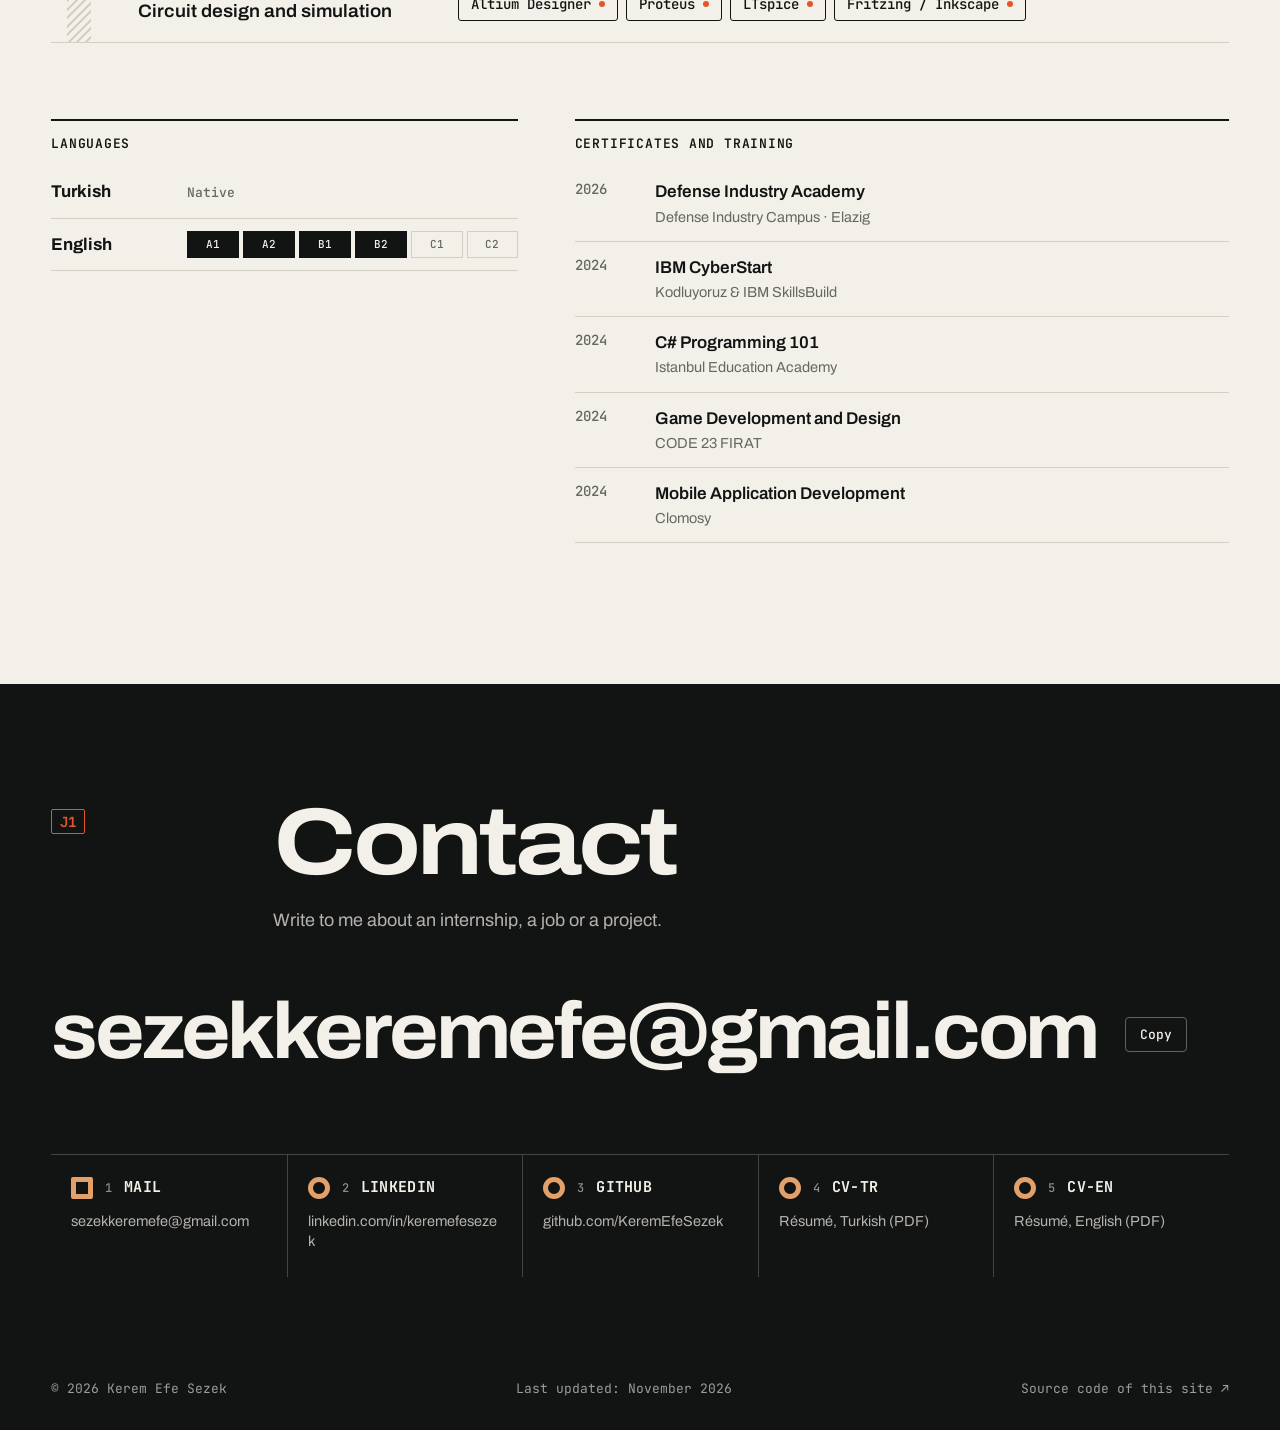
==== commit fd090828: "Move the site to keremefesezek.com" ====
--- a/en/index.html
+++ b/en/index.html
@@ -9,16 +9,16 @@
 <meta name="author" content="Kerem Efe Sezek">
 <meta name="robots" content="index, follow, max-image-preview:large">
 <meta name="google-site-verification" content="sbipD_O8OPR93pn6F17DlGRZswMTGSp6QvcxR0soxds">
-<link rel="canonical" href="https://keremefesezek.github.io/en/">
-<link rel="alternate" hreflang="tr" href="https://keremefesezek.github.io/">
-<link rel="alternate" hreflang="en" href="https://keremefesezek.github.io/en/">
-<link rel="alternate" hreflang="x-default" href="https://keremefesezek.github.io/">
+<link rel="canonical" href="https://keremefesezek.com/en/">
+<link rel="alternate" hreflang="tr" href="https://keremefesezek.com/">
+<link rel="alternate" hreflang="en" href="https://keremefesezek.com/en/">
+<link rel="alternate" hreflang="x-default" href="https://keremefesezek.com/">
 <meta property="og:type" content="profile">
 <meta property="og:site_name" content="Kerem Efe Sezek">
 <meta property="og:title" content="Kerem Efe Sezek · Embedded Systems">
 <meta property="og:description" content="Kerem Efe Sezek is a final-year Computer Engineering student at Firat University, building electronics and embedded software for autonomous systems with STM32, ESP32, FreeRTOS, ArduPilot and the T3 Gemstone O1.">
-<meta property="og:url" content="https://keremefesezek.github.io/en/">
-<meta property="og:image" content="https://keremefesezek.github.io/assets/img/og-en.png">
+<meta property="og:url" content="https://keremefesezek.com/en/">
+<meta property="og:image" content="https://keremefesezek.com/assets/img/og-en.png">
 <meta property="og:image:type" content="image/png">
 <meta property="og:image:width" content="1200">
 <meta property="og:image:height" content="630">
@@ -28,7 +28,7 @@
 <meta property="profile:first_name" content="Kerem Efe">
 <meta property="profile:last_name" content="Sezek">
 <meta name="twitter:card" content="summary_large_image">
-<script type="application/ld+json">{"@context":"https://schema.org","@graph":[{"@type":"WebSite","@id":"https://keremefesezek.github.io/#website","url":"https://keremefesezek.github.io/","name":"Kerem Efe Sezek","alternateName":"keremefesezek.github.io","inLanguage":["tr","en"]},{"@type":"ProfilePage","@id":"https://keremefesezek.github.io/en/#page","url":"https://keremefesezek.github.io/en/","name":"Kerem Efe Sezek · Embedded Systems","description":"Kerem Efe Sezek is a final-year Computer Engineering student at Firat University, building electronics and embedded software for autonomous systems with STM32, ESP32, FreeRTOS, ArduPilot and the T3 Gemstone O1.","inLanguage":"en","isPartOf":{"@id":"https://keremefesezek.github.io/#website"},"mainEntity":{"@id":"https://keremefesezek.github.io/#person"}},{"@type":"Person","@id":"https://keremefesezek.github.io/#person","name":"Kerem Efe Sezek","givenName":"Kerem Efe","familyName":"Sezek","url":"https://keremefesezek.github.io/","email":"mailto:sezekkeremefe@gmail.com","jobTitle":"Computer Engineering Student","description":"Kerem Efe Sezek is a final-year Computer Engineering student at Firat University, building electronics and embedded software for autonomous systems with STM32, ESP32, FreeRTOS, ArduPilot and the T3 Gemstone O1.","affiliation":{"@type":"CollegeOrUniversity","name":"Firat University","url":"https://www.firat.edu.tr/"},"address":{"@type":"PostalAddress","addressLocality":"Elazig","addressCountry":"TR"},"knowsAbout":["Embedded systems","Embedded software","Autonomous systems","UAV","STM32","ESP32","FreeRTOS","ArduPilot","T3 Gemstone O1","Raspberry Pi","C","C++","Python"],"knowsLanguage":["tr","en"],"sameAs":["https://www.linkedin.com/in/keremefesezek","https://github.com/KeremEfeSezek"]}]}</script>
+<script type="application/ld+json">{"@context":"https://schema.org","@graph":[{"@type":"WebSite","@id":"https://keremefesezek.com/#website","url":"https://keremefesezek.com/","name":"Kerem Efe Sezek","alternateName":"keremefesezek.com","inLanguage":["tr","en"]},{"@type":"ProfilePage","@id":"https://keremefesezek.com/en/#page","url":"https://keremefesezek.com/en/","name":"Kerem Efe Sezek · Embedded Systems","description":"Kerem Efe Sezek is a final-year Computer Engineering student at Firat University, building electronics and embedded software for autonomous systems with STM32, ESP32, FreeRTOS, ArduPilot and the T3 Gemstone O1.","inLanguage":"en","isPartOf":{"@id":"https://keremefesezek.com/#website"},"mainEntity":{"@id":"https://keremefesezek.com/#person"}},{"@type":"Person","@id":"https://keremefesezek.com/#person","name":"Kerem Efe Sezek","givenName":"Kerem Efe","familyName":"Sezek","url":"https://keremefesezek.com/","email":"mailto:sezekkeremefe@gmail.com","jobTitle":"Computer Engineering Student","description":"Kerem Efe Sezek is a final-year Computer Engineering student at Firat University, building electronics and embedded software for autonomous systems with STM32, ESP32, FreeRTOS, ArduPilot and the T3 Gemstone O1.","affiliation":{"@type":"CollegeOrUniversity","name":"Firat University","url":"https://www.firat.edu.tr/"},"address":{"@type":"PostalAddress","addressLocality":"Elazig","addressCountry":"TR"},"knowsAbout":["Embedded systems","Embedded software","Autonomous systems","UAV","STM32","ESP32","FreeRTOS","ArduPilot","T3 Gemstone O1","Raspberry Pi","C","C++","Python"],"knowsLanguage":["tr","en"],"sameAs":["https://www.linkedin.com/in/keremefesezek","https://github.com/KeremEfeSezek"]}]}</script>
 <!-- seo:end -->
 <meta name="theme-color" content="#f2f0e9">
 <script>try{var t=localStorage.getItem('kes-theme');if(t==='light'||t==='dark')document.documentElement.setAttribute('data-theme',t)}catch(e){}</script>
--- a/assets/css/site.css
+++ b/assets/css/site.css
@@ -156,7 +156,7 @@
 .lg { display: inline-block; min-height: 1em; min-width: 1px; }
 .lg-ch { display: inline-block; transition: color .9s ease; }
 .lg-hl { color: var(--lg-accent); }
-.lg-enter { animation: lg-enter .28s ease-out both; }
+.lg-enter { animation: lg-enter .22s ease-out both; }
 .lg-caret { display: inline-block; position: relative; width: 0; height: 0; }
 .lg-caret::before {
   content: ""; position: absolute; left: -.035em; bottom: -.14em;
@@ -166,7 +166,7 @@
 .lg-click::after {
   content: ""; position: absolute; left: -.32em; top: -.72em; width: .6em; height: .6em;
   border-radius: 50%; border: 2px solid var(--lg-caret); pointer-events: none;
-  animation: lg-ping .45s ease-out both;
+  animation: lg-ping .38s ease-out both;
 }
 .lg-key {
   position: absolute; left: 0; bottom: 100%; margin-bottom: 10px;
